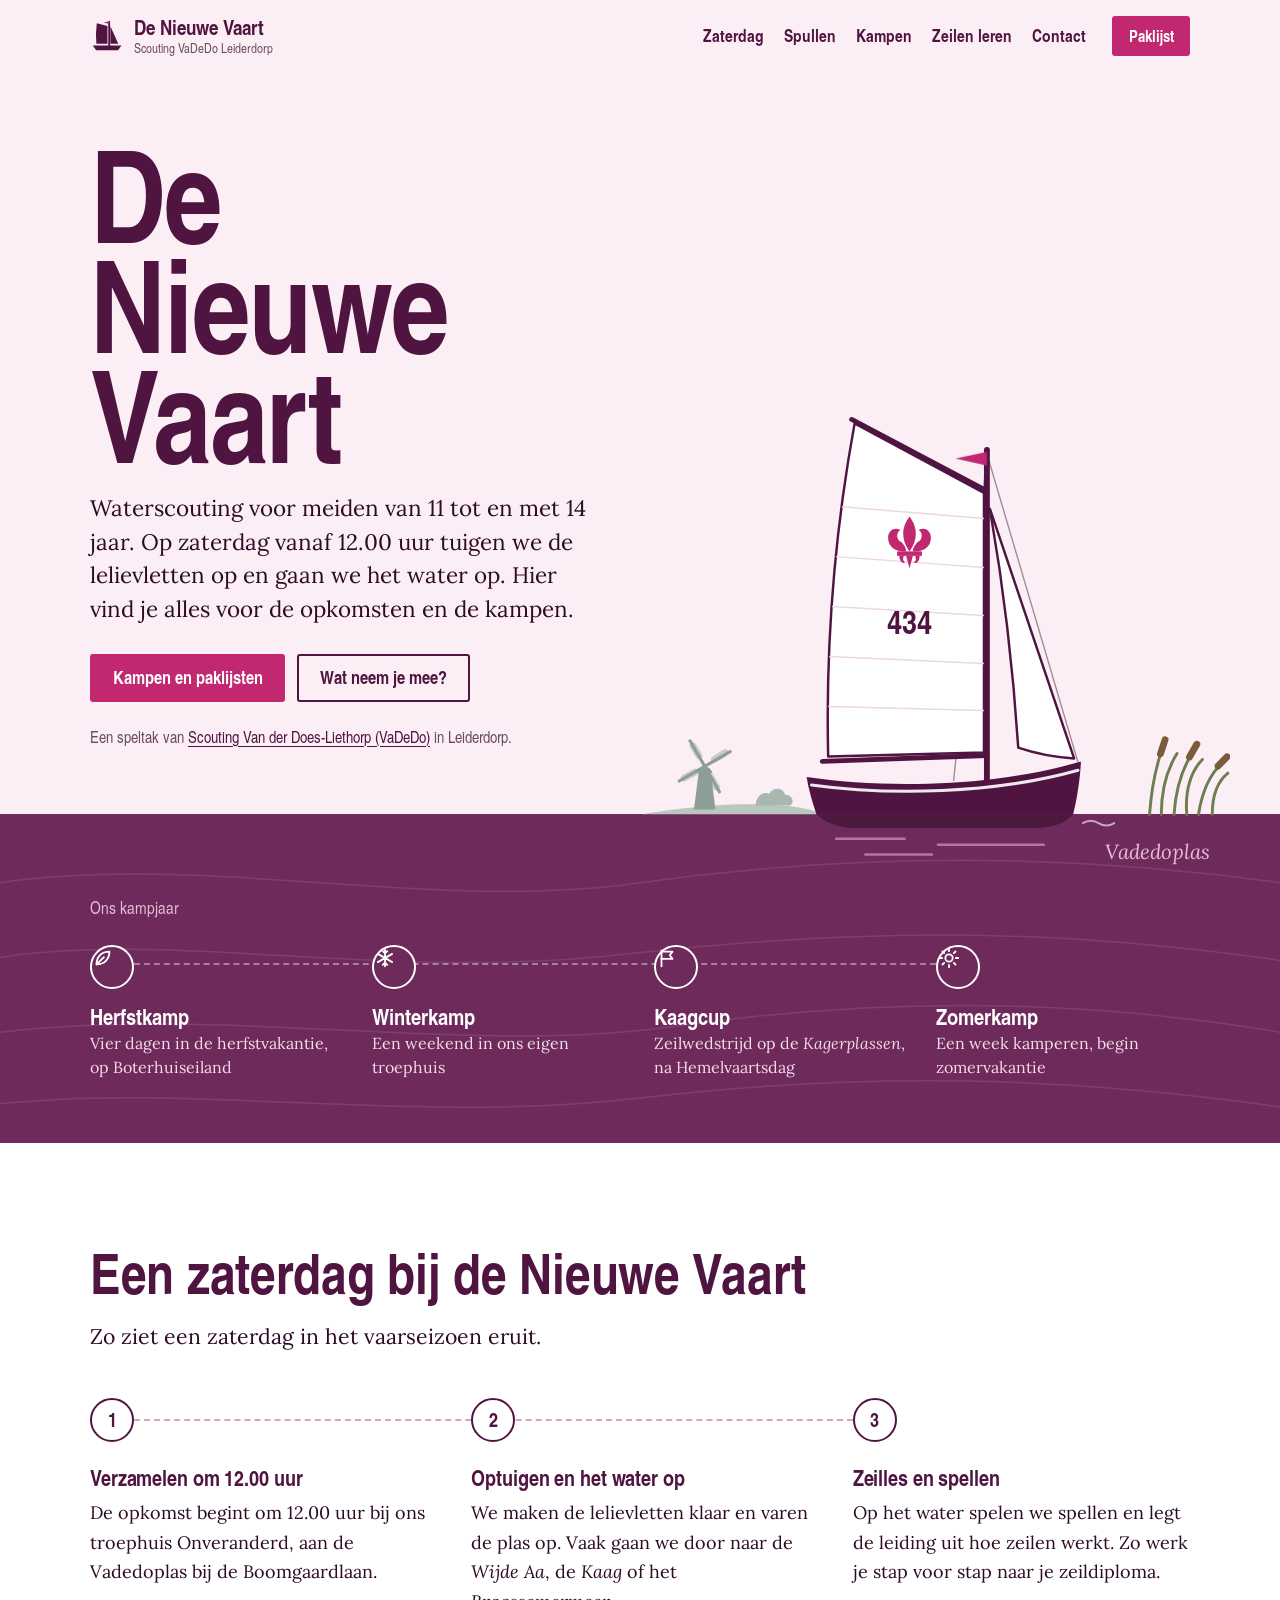
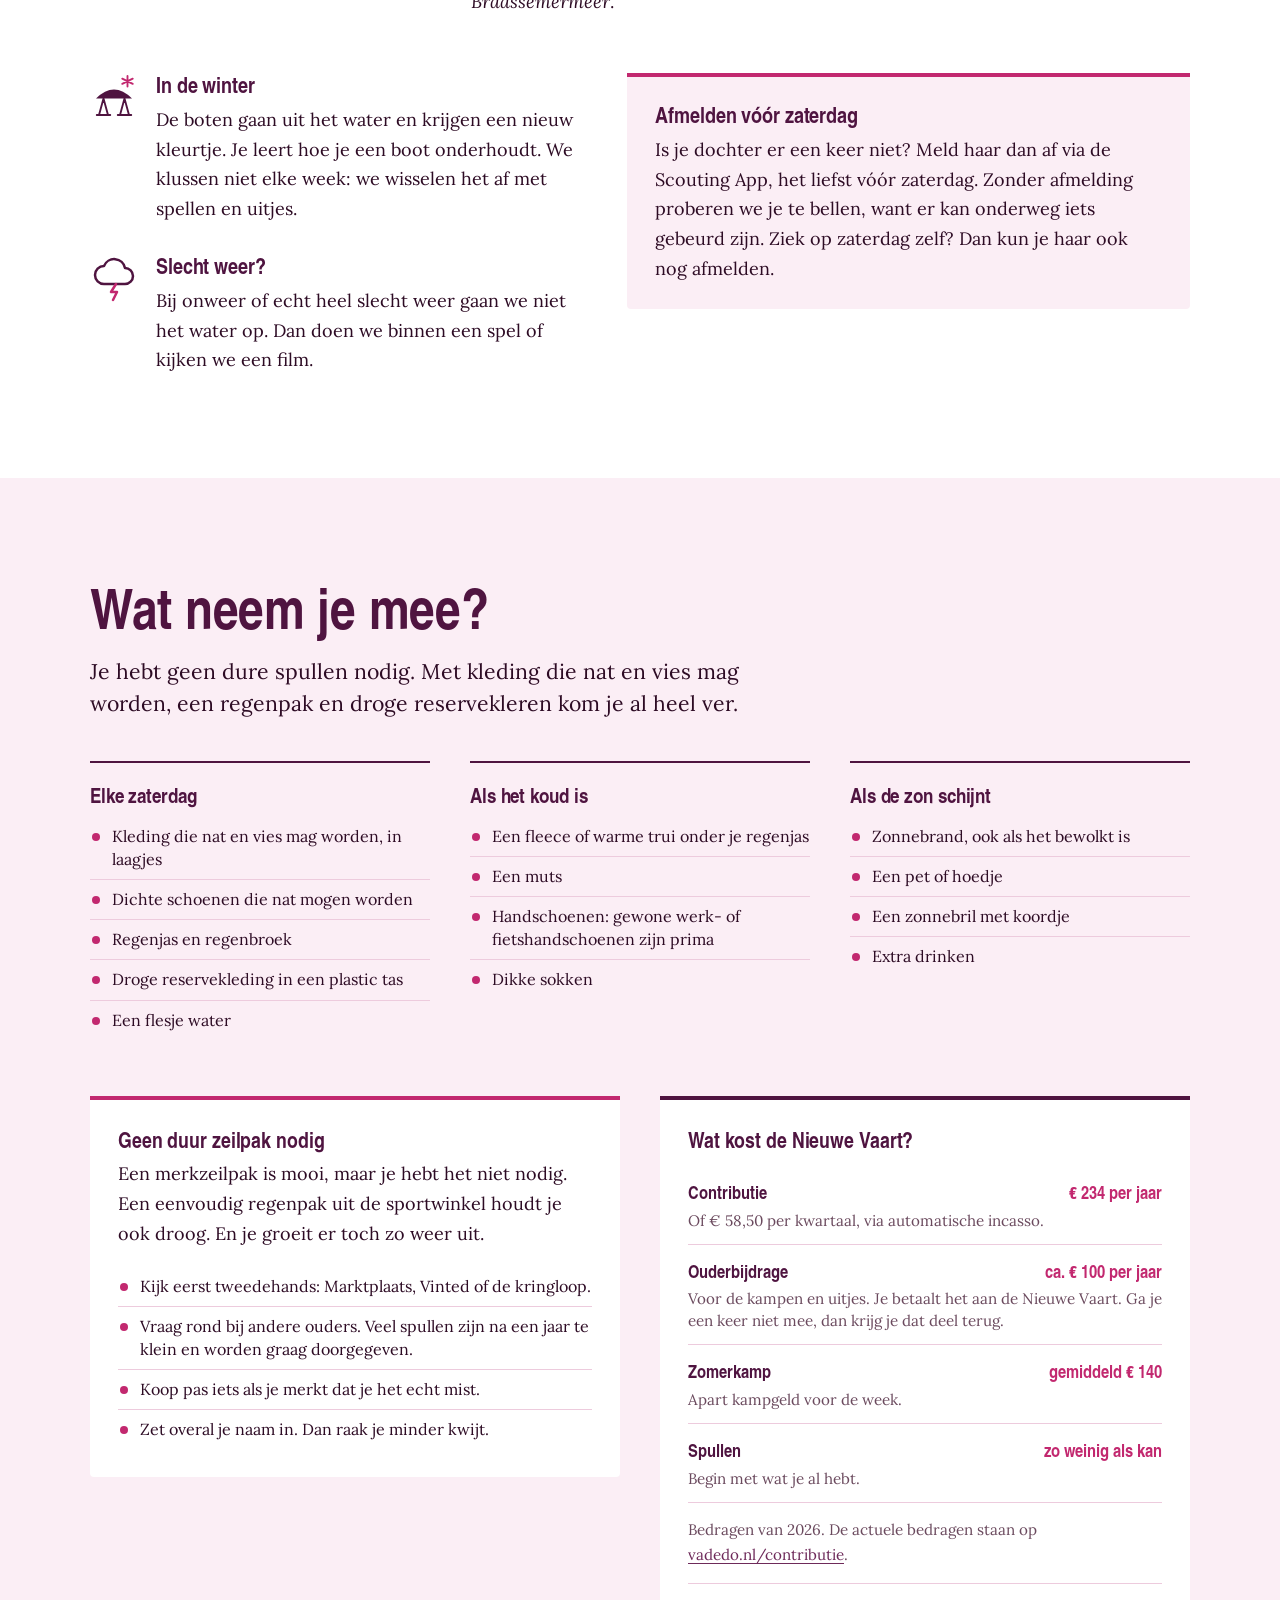
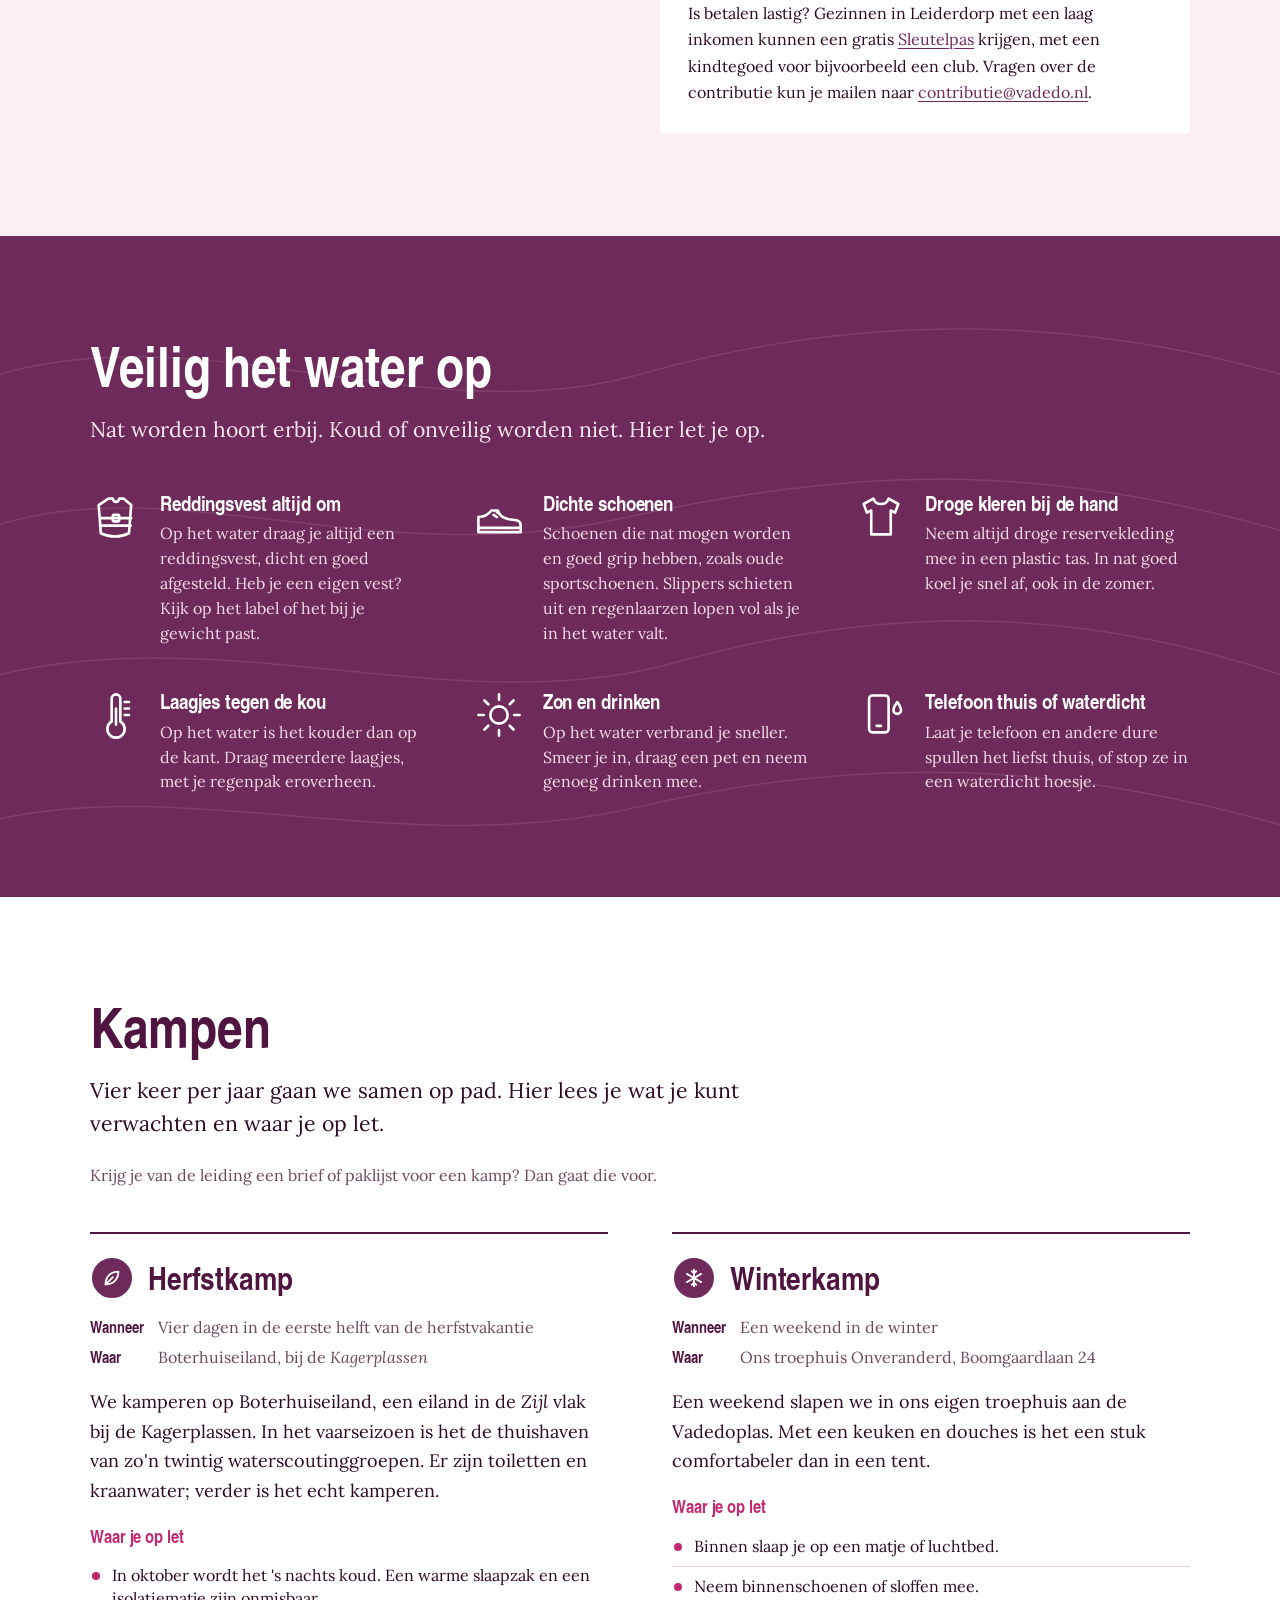
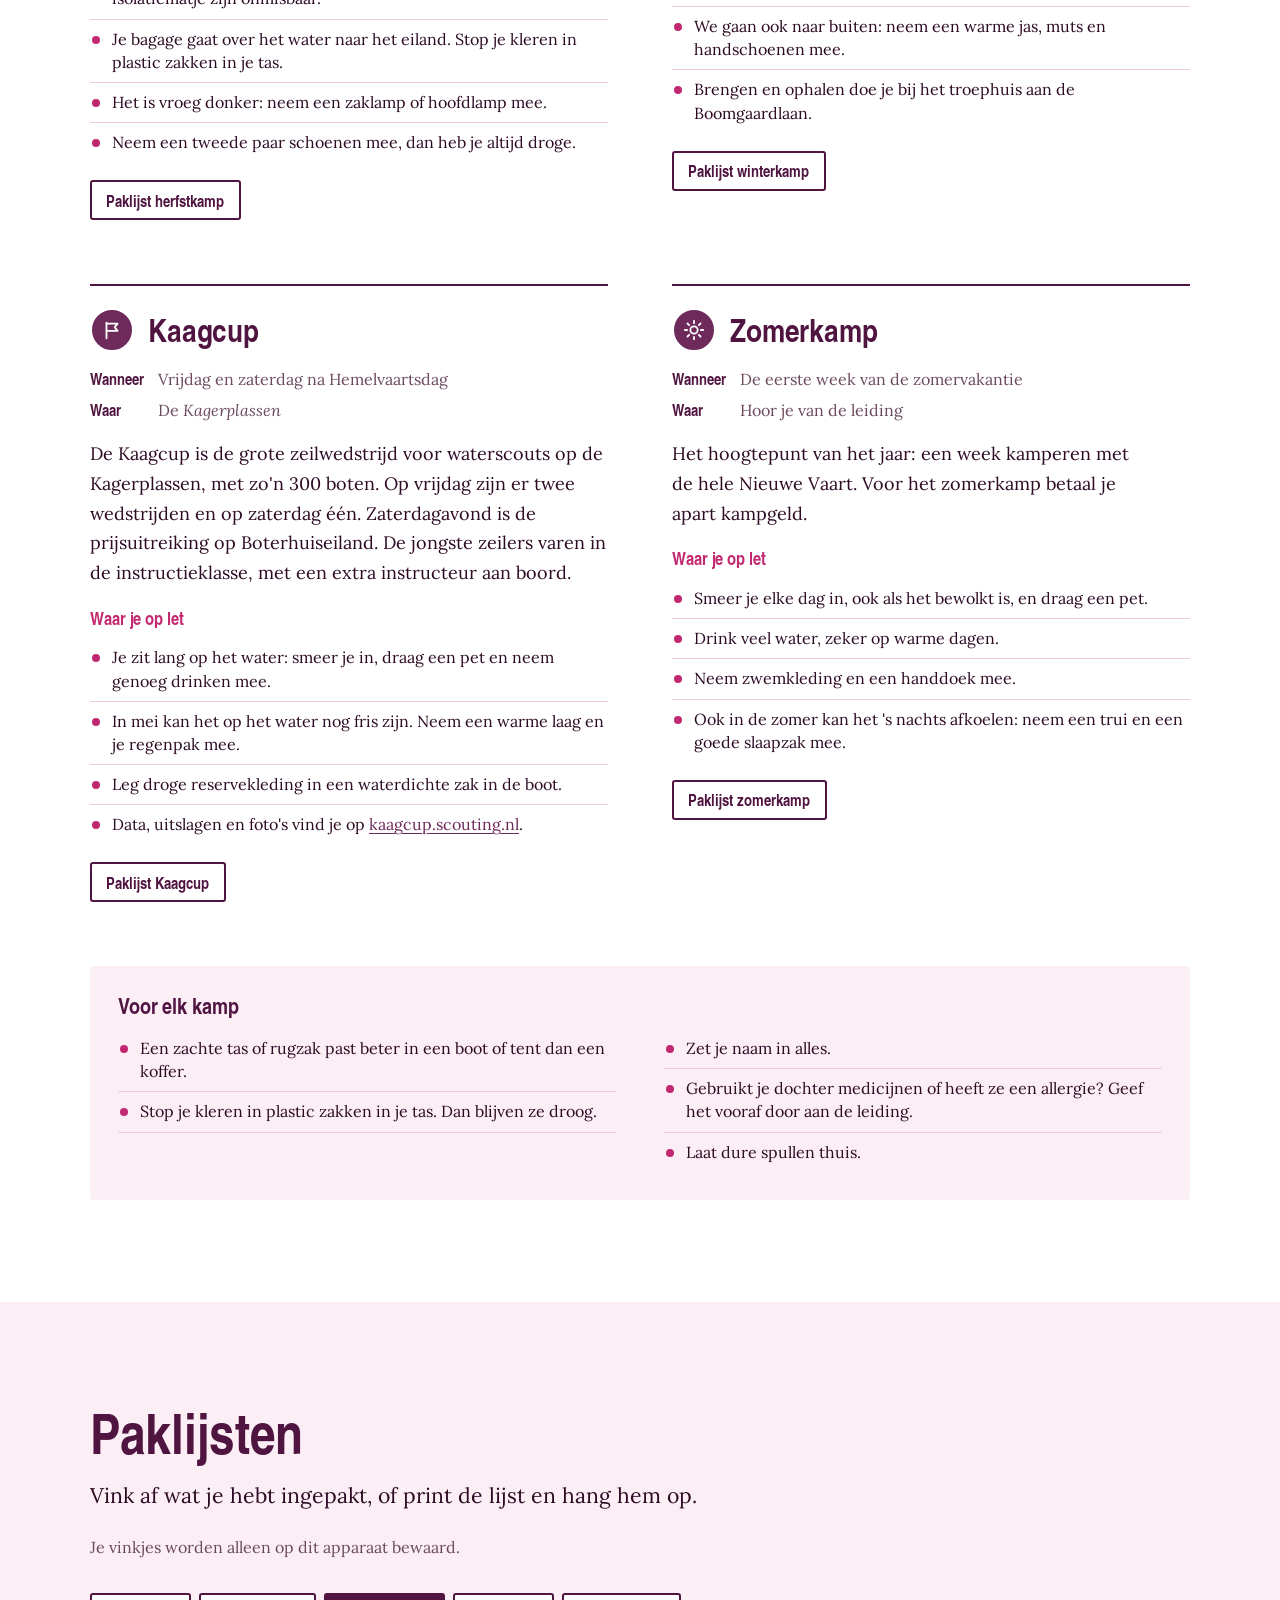
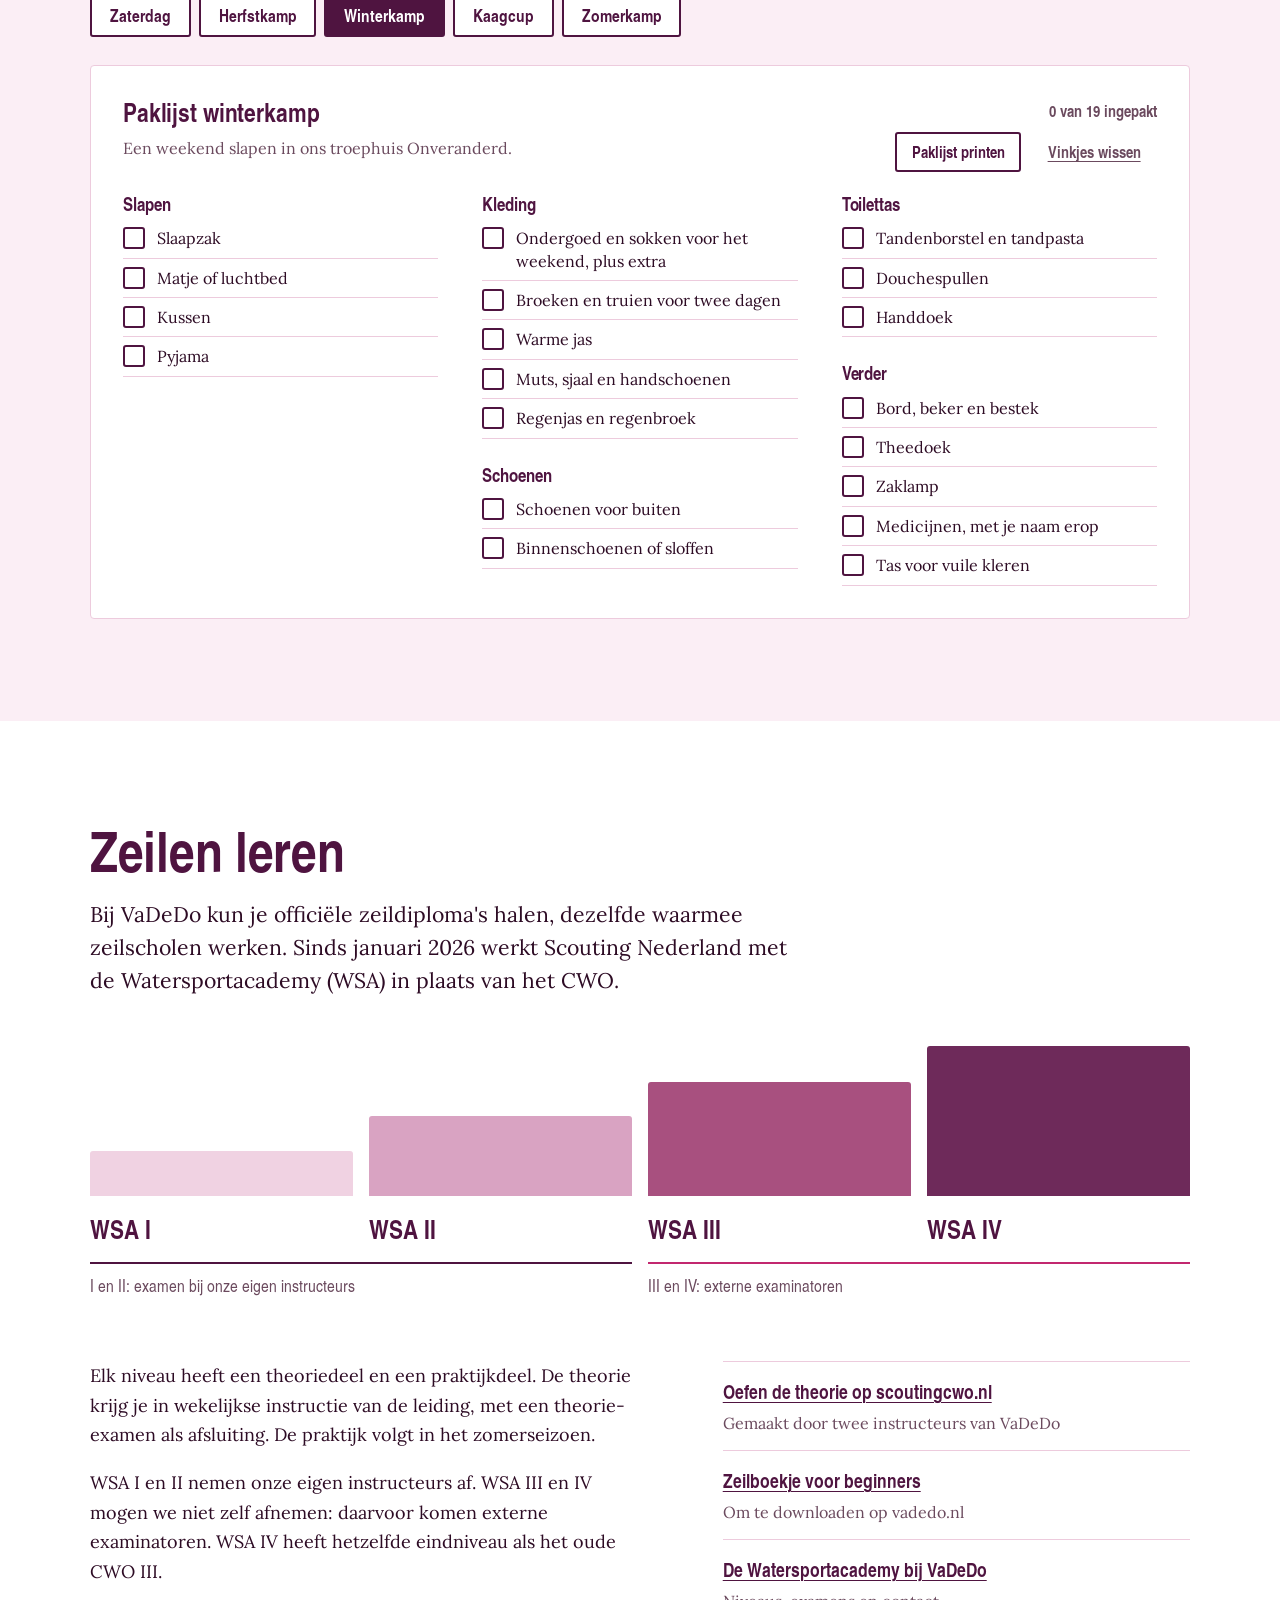
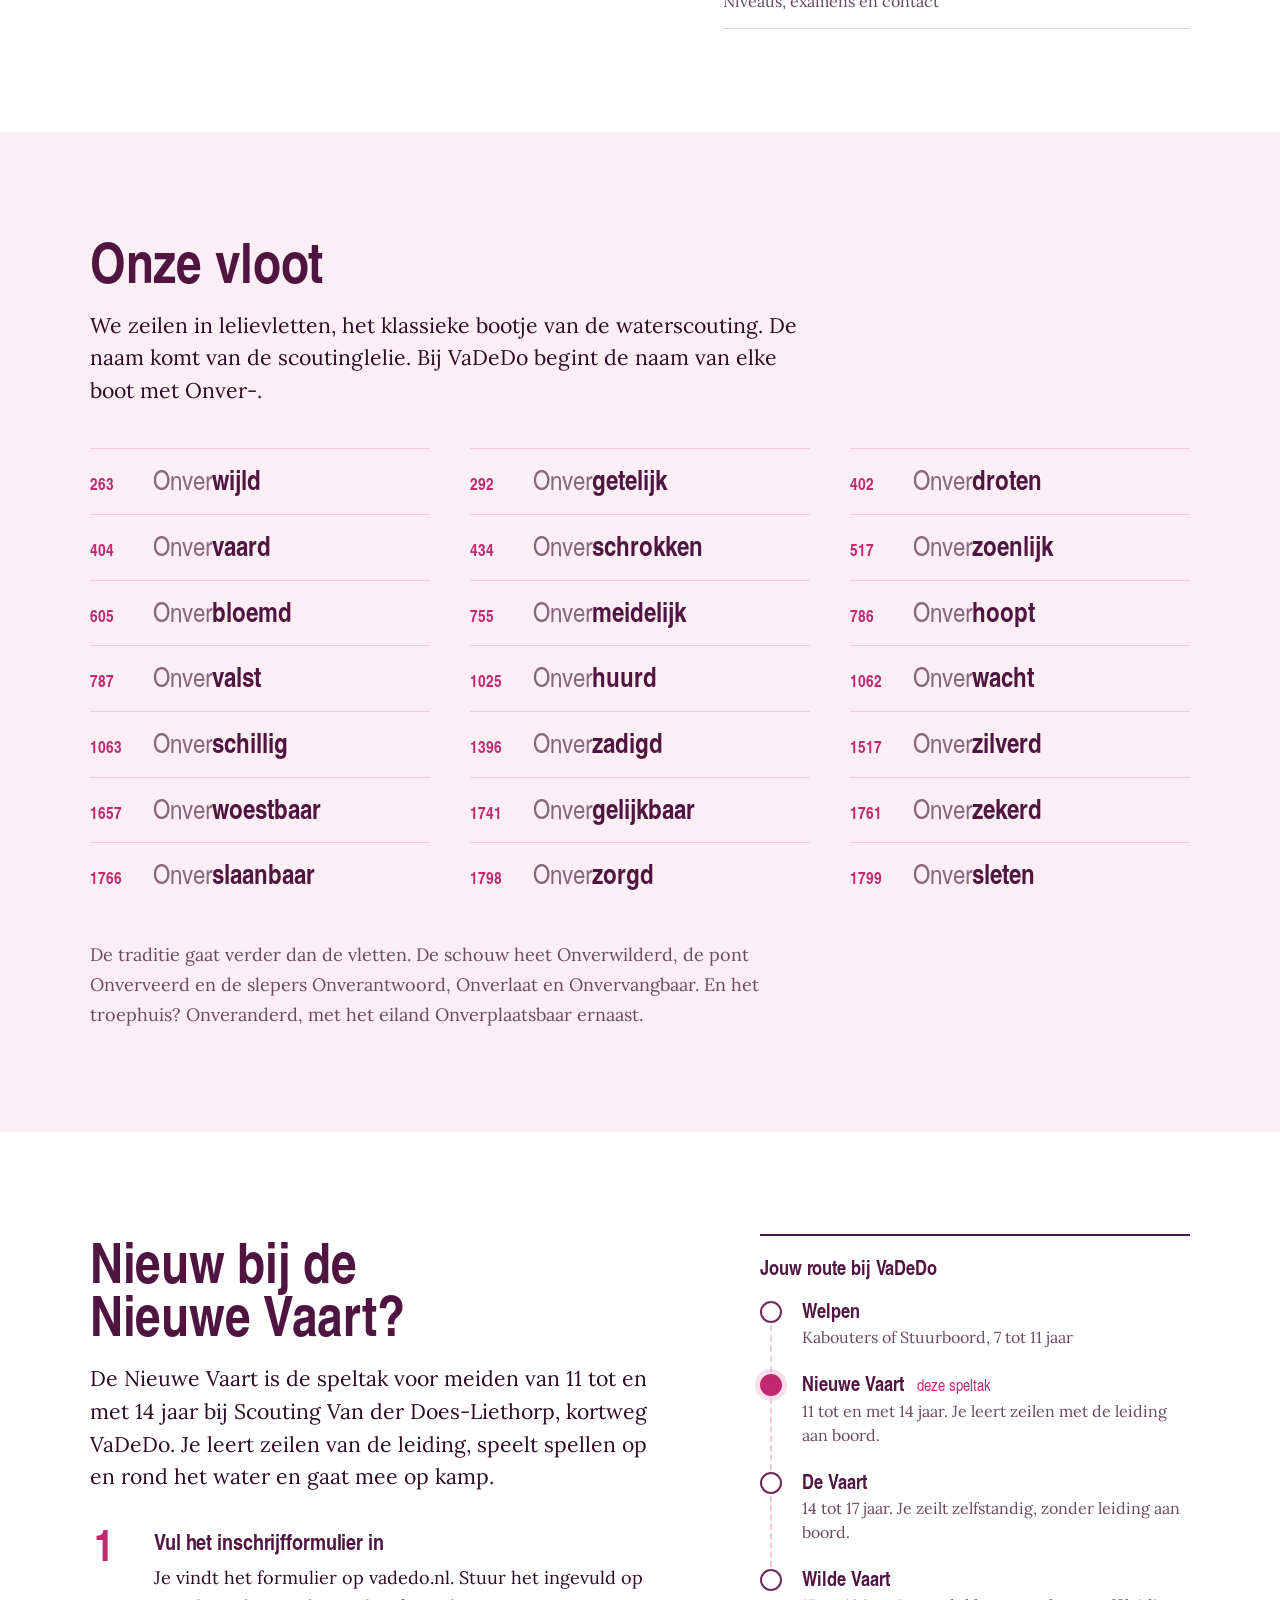
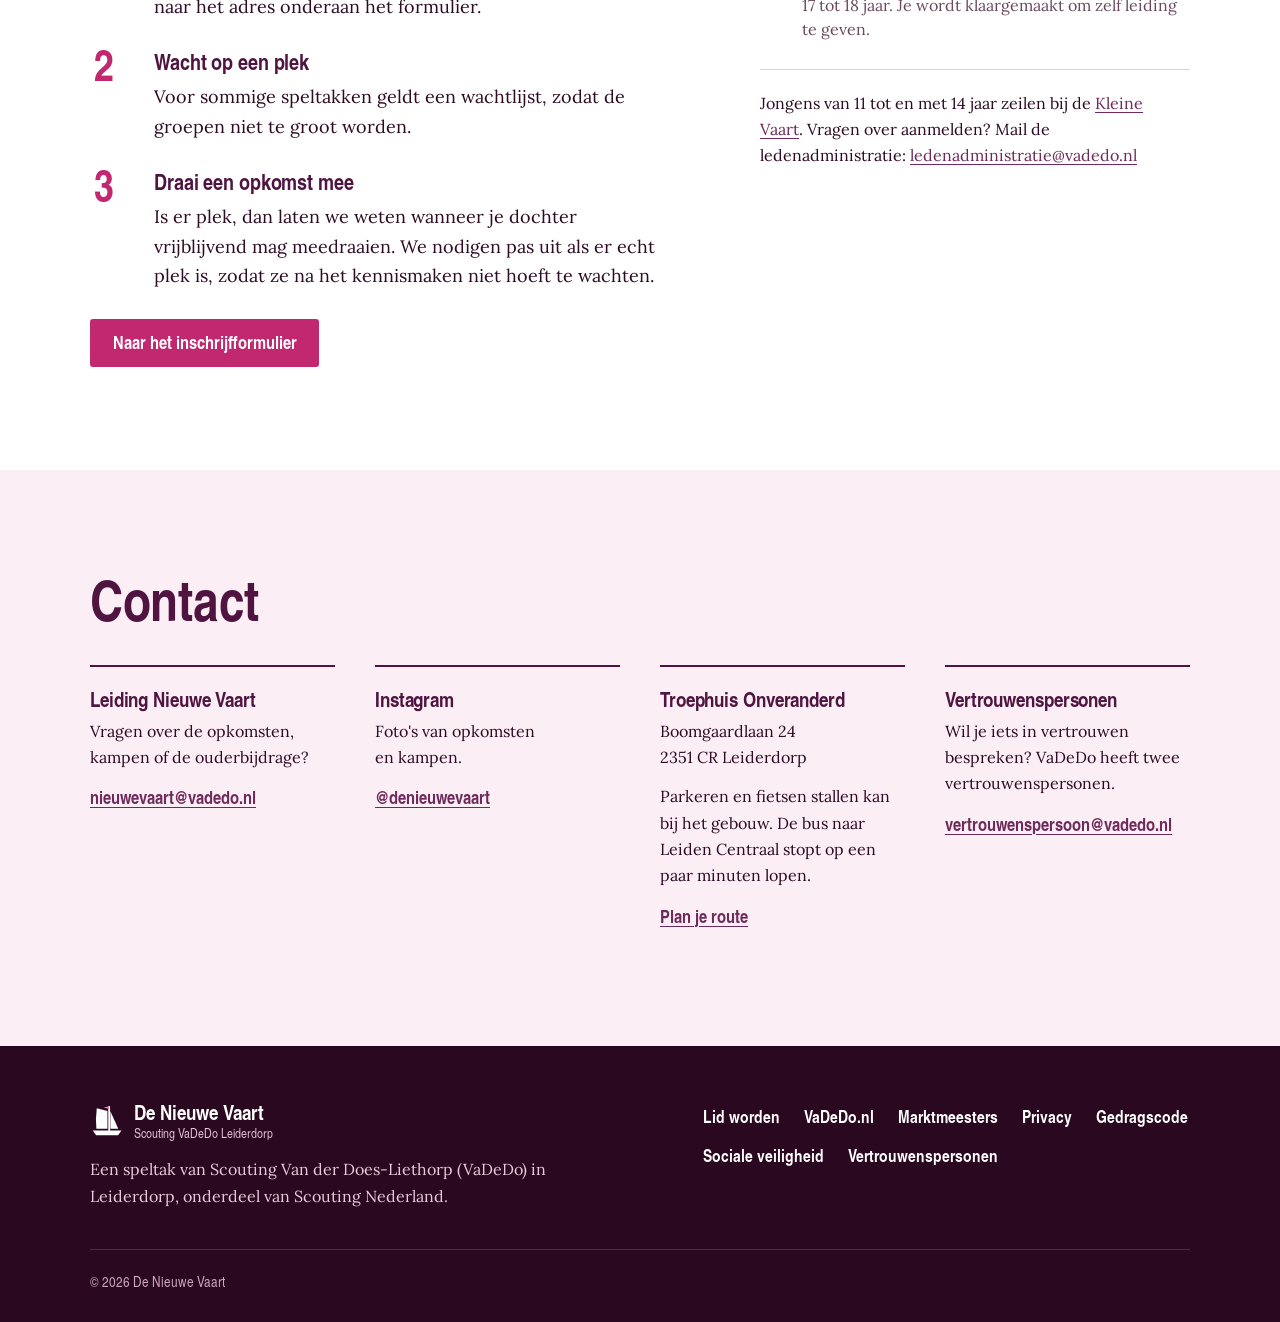
==== index.html @ 82d1d443 "Volledige website Nieuwe Vaart, gebaseerd op die van de Kleine Vaart Roze kleuren zoals Marktmeester" ====
<!doctype html>
<html lang="nl">
<head>
<meta charset="utf-8">
<meta name="viewport" content="width=device-width, initial-scale=1">
<title>De Nieuwe Vaart | Waterscouting in Leiderdorp</title>
<meta name="description" content="De Nieuwe Vaart is de waterscouting-speltak voor meiden van 11 tot en met 14 jaar bij Scouting VaDeDo in Leiderdorp. Opkomsten, spullen, kampen en paklijsten op een rij.">
<meta name="theme-color" content="#4F1440">
<link rel="canonical" href="https://nieuwevaart.nl/">
<meta property="og:type" content="website">
<meta property="og:locale" content="nl_NL">
<meta property="og:site_name" content="De Nieuwe Vaart">
<meta property="og:title" content="De Nieuwe Vaart | Waterscouting in Leiderdorp">
<meta property="og:description" content="Elke zaterdag vanaf 12.00 uur zeilen in lelievletten. Alles over spullen, kampen en paklijsten voor meiden van 11 tot en met 14 jaar bij Scouting VaDeDo in Leiderdorp.">
<meta property="og:url" content="https://nieuwevaart.nl/">
<link rel="icon" href="data:image/svg+xml,%3Csvg xmlns='http://www.w3.org/2000/svg' viewBox='0 0 32 32'%3E%3Crect width='32' height='32' rx='7' fill='%234F1440'/%3E%3Cpath d='M15.6 8.2 7.4 6Q6.2 14.6 7 22.2h8.6Z' fill='%23fff'/%3E%3Cpath d='M18 8.4 24.6 22.2H18Z' fill='%23fff'/%3E%3Crect x='16.3' y='4.6' width='1.3' height='19.4' fill='%23fff'/%3E%3Cpath d='M5 23.6h22.4l-2.6 3.6H7.6Z' fill='%23fff'/%3E%3Cpath d='M17 4.6 12.8 5.8 17 7Z' fill='%23FF6FB5'/%3E%3C/svg%3E">
<script>document.documentElement.classList.add('js');</script>
<style>
/* =====================================================================
   De Nieuwe Vaart — nieuwevaart.nl
   Kleuren: roze, in de stijl van Marktmeesters (pruimpaars, roze, felroze accent)
   ===================================================================== */
:root{
  --blouw:#4F1440;
  --vadedo:#6E2A5A;
  --das:#C2286F;
  --das-donker:#9A1D58;
  --mist:#FBEEF5;
  --lijn:#EDCBDD;
  --inkt:#2D0B24;
  --grijs:#6B4A5E;
  --zacht:#85667A;
  --licht-blauw:#E6BCD6;
  --kop:"KV Kop","Arial Narrow","Helvetica Neue",Arial,sans-serif;
  --tekst:"KV Tekst",Georgia,Cambria,"Times New Roman",serif;
  --max:1180px;
  --gutter:clamp(16px,4vw,40px);
  --kopbalk:72px;
}
*,*::before,*::after{box-sizing:border-box}
html{-webkit-text-size-adjust:100%;text-size-adjust:100%;scroll-padding-top:calc(var(--kopbalk) + 16px)}
@media (prefers-reduced-motion:no-preference){html{scroll-behavior:smooth}}
body{margin:0;background:#fff;color:var(--inkt);font-family:var(--tekst);font-size:1.0625rem;line-height:1.65;font-synthesis:none;text-rendering:optimizeLegibility}
@media (min-width:768px){body{font-size:1.125rem}}
svg{display:block;max-width:100%}
h1,h2,h3,h4{font-family:var(--kop);font-weight:700;color:var(--blouw);margin:0;line-height:1;letter-spacing:-.005em;text-wrap:balance}
h2{font-size:clamp(2.25rem,1.55rem + 2.6vw,3.5rem);line-height:.95;margin-bottom:.4em}
h3{font-size:1.375rem;line-height:1.12;margin-bottom:.35em}
h4{font-size:1.125rem;line-height:1.15;margin-bottom:.4em}
p{margin:0 0 1em;text-wrap:pretty;-webkit-hyphens:auto;hyphens:auto}
p:last-child{margin-bottom:0}
a{color:var(--vadedo);text-decoration-thickness:1px;text-underline-offset:.18em}
a:hover{color:var(--das)}
:focus-visible{outline:3px solid var(--das);outline-offset:3px;border-radius:2px}
i,.water-naam{font-style:italic}
.wrap{max-width:var(--max);margin-inline:auto;padding-inline:var(--gutter)}
.intro{font-size:1.18em;line-height:1.55;max-width:34em}
.kolom-tekst{max-width:46rem}
.noot{font-size:1rem;color:var(--grijs)}

/* ---------- Knoppen ---------- */
.knoppen{display:flex;flex-wrap:wrap;gap:12px;margin-top:28px}
.knop{display:inline-flex;align-items:center;justify-content:center;min-height:48px;padding:.55em 1.15em;border:2px solid transparent;border-radius:3px;font-family:var(--kop);font-weight:700;font-size:1.125rem;line-height:1.1;text-decoration:none;cursor:pointer;transition:background-color .15s,color .15s,border-color .15s}
.knop--das{background:var(--das);color:#fff}
.knop--das:hover{background:var(--das-donker);color:#fff}
.knop--rand{background:transparent;border-color:var(--blouw);color:var(--blouw)}
.knop--rand:hover{background:var(--blouw);color:#fff}
.knop--rand-licht{background:transparent;border-color:rgba(255,255,255,.75);color:#fff}
.knop--rand-licht:hover{background:#fff;color:var(--blouw)}
.knop--licht{background:#fff;color:var(--blouw)}
.knop--licht:hover{background:var(--mist);color:var(--blouw)}
.knop--stil{background:transparent;color:var(--grijs);text-decoration:underline;text-underline-offset:.2em;padding-inline:.4em}
.knop--stil:hover{color:var(--das)}
.knop--klein{min-height:40px;padding:.4em .9em;font-size:1rem}

/* ---------- Kopbalk ---------- */
.skiplink{position:absolute;left:12px;top:-64px;z-index:100;padding:10px 14px;border-radius:3px;background:var(--blouw);color:#fff;font-family:var(--kop);font-weight:700;text-decoration:none}
.skiplink:focus{top:12px;color:#fff}
.kop{position:sticky;top:0;z-index:50;background:rgba(251,238,245,.95);-webkit-backdrop-filter:saturate(1.2) blur(8px);backdrop-filter:saturate(1.2) blur(8px);border-bottom:1px solid transparent;transition:border-color .2s}
.kop.is-gescrold{border-bottom-color:var(--lijn)}
.kop__inner{display:flex;align-items:center;justify-content:space-between;gap:24px;min-height:var(--kopbalk)}
.merk{display:inline-flex;align-items:center;gap:10px;color:var(--blouw);text-decoration:none}
.merk:hover{color:var(--blouw)}
.merk__icoon{width:34px;height:34px;flex:none}
.merk__tekst{display:flex;flex-direction:column;line-height:1}
.merk__naam{font-family:var(--kop);font-weight:700;font-size:1.3rem}
.merk__sub{margin-top:4px;font-family:var(--kop);font-size:.8125rem;color:var(--grijs)}
.menu{display:flex;align-items:center;gap:26px}
.menu ul{display:flex;gap:20px;margin:0;padding:0;list-style:none}
.menu ul a{padding:6px 0;border-bottom:2px solid transparent;font-family:var(--kop);font-weight:700;font-size:1.0625rem;color:var(--blouw);text-decoration:none}
.menu ul a:hover{border-bottom-color:var(--das);color:var(--blouw)}
.menuknop{display:none}
@media (max-width:1023px){
  .kop__inner{flex-wrap:wrap}
  .menu ul{flex-wrap:wrap;gap:6px 18px}
  .js .kop__inner{flex-wrap:nowrap}
  .js .menuknop{display:inline-flex;align-items:center;min-height:40px;padding:.35em .9em;border:2px solid var(--blouw);border-radius:3px;background:transparent;color:var(--blouw);font-family:var(--kop);font-weight:700;font-size:1rem;cursor:pointer}
  .js .kop.is-open .menuknop{background:var(--blouw);color:#fff}
  .js .menu{display:none;position:absolute;top:100%;left:0;right:0;flex-direction:column;align-items:stretch;gap:16px;padding:8px var(--gutter) 24px;background:var(--mist);border-bottom:1px solid var(--lijn)}
  .js .kop.is-open .menu{display:flex}
  .js .menu ul{flex-direction:column;gap:0}
  .js .menu ul a{display:block;padding:14px 0;border-bottom:1px solid var(--lijn);font-size:1.25rem}
}

/* ---------- Opening ---------- */
.held{position:relative;background:var(--mist);padding-top:clamp(28px,5vw,64px)}
.held__grid{display:grid;grid-template-columns:minmax(0,1fr);gap:8px;align-items:end}
.held h1{margin-bottom:24px;font-size:clamp(3.75rem,1.9rem + 8vw,8rem);line-height:.86;letter-spacing:-.012em}
.held h1 .regel{display:block}
.held__intro{max-width:29em;font-size:clamp(1.15rem,1rem + .55vw,1.4rem);line-height:1.5}
.held__groep{margin-top:22px;font-family:var(--kop);font-size:1rem;color:var(--grijs)}
.held__groep a{color:var(--blouw)}
.held__beeld{position:relative;z-index:2;width:100%;max-width:560px;justify-self:center}
.held__beeld svg{width:100%;height:auto;margin-bottom:-10%;pointer-events:none}
@media (min-width:960px){
  .held__grid{grid-template-columns:minmax(0,1fr) minmax(0,1.08fr);gap:clamp(24px,3.5vw,48px)}
  .held__tekst{padding-bottom:clamp(40px,5vw,80px)}
  .held__beeld{width:calc(100% + var(--gutter));max-width:680px;justify-self:end;margin-right:calc(-1 * var(--gutter))}
}
.zeilnummer{font-family:var(--kop);font-weight:700}
.kaartlabel{font-family:var(--tekst);font-style:italic;font-size:21px;fill:var(--licht-blauw)}
@media (prefers-reduced-motion:no-preference){
  .zeilen{transform-box:fill-box;transform-origin:50% 100%;animation:hijsen 1.5s cubic-bezier(.2,.75,.25,1) .3s both}
  .wimpel{transform-box:fill-box;transform-origin:100% 50%;animation:wimpel .5s ease-out 1.6s both}
}
@keyframes hijsen{from{transform:scaleY(.04)}to{transform:none}}
@keyframes wimpel{from{transform:scaleX(0);opacity:0}to{transform:none;opacity:1}}

/* ---------- Waterstrook met het kampjaar ---------- */
.water{position:relative;z-index:1;overflow:hidden;padding:clamp(56px,6.5vw,84px) 0 clamp(44px,5vw,64px);background:var(--vadedo);color:#fff}
.water__lijnen{position:absolute;inset:0;width:100%;height:100%;pointer-events:none}
.water .wrap{position:relative}
.water__titel{margin:0 0 24px;font-family:var(--kop);font-weight:400;font-size:1.0625rem;line-height:1.2;letter-spacing:0;color:var(--licht-blauw)}
.boei{display:grid;place-items:center;width:44px;height:44px;border-radius:50%;background:var(--vadedo);border:2px solid #fff;flex:none}
.boei svg{width:22px;height:22px;fill:none;stroke:#fff;stroke-width:2;stroke-linecap:round;stroke-linejoin:round}
.kampjaar{position:relative;display:grid;gap:26px;margin:0;padding:0;list-style:none}
.kampjaar::before{content:"";position:absolute;left:21px;top:22px;bottom:22px;border-left:2px dashed rgba(255,255,255,.4)}
.kampjaar li{position:relative;min-height:44px;padding-left:64px}
.kampjaar .boei{position:absolute;left:0;top:0}
.kampjaar a{display:block;color:#fff;text-decoration:none}
.kampjaar strong{display:block;font-family:var(--kop);font-weight:700;font-size:1.4rem;line-height:1.15}
.kampjaar a:hover strong{text-decoration:underline;text-underline-offset:.15em;text-decoration-thickness:2px}
.kampjaar span{display:block;margin-top:3px;font-size:1rem;line-height:1.45;color:#F3DCE8}
@media (min-width:860px){
  .kampjaar{grid-template-columns:repeat(4,minmax(0,1fr));gap:28px}
  .kampjaar::before{left:44px;right:calc((100% - 84px) / 4);top:21px;bottom:auto;border-left:0;border-top:2px dashed rgba(255,255,255,.4)}
  .kampjaar li{padding:62px 0 0}
}

/* ---------- Secties ---------- */
.sectie{padding-block:clamp(64px,8vw,120px)}
.sectie--mist{background:var(--mist)}
.sectie--donker{background:var(--blouw);color:#F5E4ED}
.sectie--donker h2,.sectie--donker h3{color:#fff}
.sectie--donker a{color:#fff}
.sectie--donker :focus-visible{outline-color:#fff}
.sectie--water{position:relative;overflow:hidden;background:var(--vadedo);color:#F7E8F0}
.sectie--water .wrap{position:relative}
.sectie--water h2,.sectie--water h3{color:#fff}
.sectie--water .intro{color:#F7E8F0}
.sectie--water a{color:#fff}
.sectie--water :focus-visible{outline-color:#fff}
.twee{display:grid;gap:48px}
@media (min-width:960px){.twee{grid-template-columns:minmax(0,1.35fr) minmax(0,1fr);gap:clamp(56px,7vw,104px);align-items:start}}

/* Lijstjes met een bordeaux punt */
.lijst{margin:10px 0 0;padding:0;list-style:none}
.lijst li{position:relative;padding:8px 0 8px 22px;border-bottom:1px solid var(--lijn);font-size:1rem;line-height:1.45}
.lijst li:last-child{border-bottom:0}
.lijst li::before{content:"";position:absolute;left:2px;top:16px;width:8px;height:8px;border-radius:50%;background:var(--das)}

/* Een zaterdag: koers met boeien */
.koers{position:relative;display:grid;gap:36px;margin:44px 0 0;padding:0;list-style:none;counter-reset:koers}
.koers::before{content:"";position:absolute;left:21px;top:44px;bottom:44px;border-left:2px dashed #D9A3C2}
.koers li{position:relative;padding-left:68px;counter-increment:koers}
.koers li::before{content:counter(koers);position:absolute;left:0;top:-6px;display:grid;place-items:center;width:44px;height:44px;border-radius:50%;background:#fff;border:2px solid var(--blouw);font-family:var(--kop);font-weight:700;font-size:1.25rem;color:var(--blouw)}
.koers p{max-width:30em}
@media (min-width:860px){
  .koers{grid-template-columns:repeat(3,minmax(0,1fr));gap:44px}
  .koers::before{left:44px;right:calc((100% - 88px) / 3);top:21px;bottom:auto;border-left:0;border-top:2px dashed #D9A3C2}
  .koers li{padding:68px 0 0}
  .koers li::before{top:0}
}
.zaterdag__onder{display:grid;gap:36px;margin-top:56px}
@media (min-width:860px){.zaterdag__onder{grid-template-columns:minmax(0,1fr) minmax(0,1.15fr);gap:48px;align-items:start}}
.notitie{display:grid;grid-template-columns:48px minmax(0,1fr);gap:0 18px;align-content:start}
.notitie+.notitie{margin-top:30px}
.notitie svg{width:48px;height:48px;grid-row:span 2}
.afmelden{padding:26px 28px;border-top:4px solid var(--das);border-radius:0 0 4px 4px;background:var(--mist)}

/* Spullen */
.spullen{display:grid;gap:36px;margin-top:40px}
@media (min-width:760px){.spullen{grid-template-columns:repeat(3,minmax(0,1fr));gap:40px}}
.spullen__kolom{padding-top:20px;border-top:2px solid var(--blouw)}
.spullen__kolom h3{font-size:1.3rem}
.spullen__onder{display:grid;gap:28px;margin-top:56px}
@media (min-width:900px){.spullen__onder{grid-template-columns:repeat(2,minmax(0,1fr));gap:40px;align-items:start}}
.paneel{padding:28px;border-radius:4px;background:#fff}
.paneel--das{border-top:4px solid var(--das);border-radius:0 0 4px 4px}
.paneel--blouw{border-top:4px solid var(--blouw);border-radius:0 0 4px 4px}
.paneel h3{font-size:1.35rem}
.paneel .lijst{margin-top:14px}
.kosten__lijst{margin:14px 0 0;padding:0;list-style:none}
.kosten__lijst li{display:grid;grid-template-columns:minmax(0,1fr) auto;gap:2px 16px;padding:12px 0;border-bottom:1px solid var(--lijn)}
.kosten__wat{font-family:var(--kop);font-weight:700;font-size:1.125rem;color:var(--blouw)}
.kosten__bedrag{font-family:var(--kop);font-weight:700;font-size:1.125rem;color:var(--das);text-align:right;font-variant-numeric:tabular-nums}
.kosten__noot{grid-column:1 / -1;font-size:.95rem;line-height:1.45;color:var(--grijs)}
.kosten__bron{margin-top:14px;font-size:.95rem;color:var(--grijs)}
.kosten__hulp{margin-top:16px;padding-top:16px;border-top:1px solid var(--lijn);font-size:1rem}

/* Veilig het water op */
.veilig{display:grid;gap:32px;margin:44px 0 0;padding:0;list-style:none}
@media (min-width:640px){.veilig{grid-template-columns:repeat(2,minmax(0,1fr))}}
@media (min-width:1000px){.veilig{grid-template-columns:repeat(3,minmax(0,1fr));gap:44px 48px}}
.veilig li{display:grid;grid-template-columns:52px minmax(0,1fr);gap:0 18px;align-content:start}
.veilig svg{width:52px;height:52px;grid-row:span 2;fill:none;stroke:#fff;stroke-width:2.4;stroke-linecap:round;stroke-linejoin:round}
.veilig h3{font-size:1.3rem}
.veilig p{margin:0;font-size:1rem;line-height:1.55;color:#F3DCE8}

/* Kampen */
.kampen{display:grid;gap:48px;margin-top:44px}
@media (min-width:860px){.kampen{grid-template-columns:repeat(2,minmax(0,1fr));gap:64px 64px}}
.kamp{padding-top:22px;border-top:2px solid var(--blouw)}
.kamp__kop{display:flex;align-items:center;gap:14px;margin-bottom:14px}
.kamp__kop h3{margin:0;font-size:clamp(1.6rem,1.3rem + 1vw,2rem)}
.kamp__meta{display:grid;grid-template-columns:auto minmax(0,1fr);gap:4px 14px;margin:0 0 16px;font-size:1rem}
.kamp__meta dt{font-family:var(--kop);font-weight:700;color:var(--blouw)}
.kamp__meta dd{margin:0;color:var(--grijs)}
.kamp h4{margin-top:20px;color:var(--das)}
.kamp__paklijst{margin-top:18px}
.elk-kamp{margin-top:64px;padding:28px;border-radius:4px;background:var(--mist)}
.elk-kamp .lijst{columns:1;column-gap:48px}
@media (min-width:860px){.elk-kamp .lijst{columns:2}.elk-kamp .lijst li{break-inside:avoid}}

/* Paklijsten */
.tabs{display:none;flex-wrap:wrap;gap:8px;margin-top:32px}
.js .tabs{display:flex}
.tab{min-height:44px;padding:.4em 1.05em;border:2px solid var(--blouw);border-radius:3px;background:#fff;color:var(--blouw);font-family:var(--kop);font-weight:700;font-size:1.0625rem;cursor:pointer}
.tab:hover{background:var(--mist)}
.tab[aria-selected="true"]{background:var(--blouw);color:#fff}
.paklijst{margin-top:20px;padding:clamp(20px,3vw,32px);border:1px solid var(--lijn);border-radius:4px;background:#fff}
.paklijst+.paklijst{margin-top:28px}
.paklijst__kop{display:grid;gap:16px;margin-bottom:22px}
@media (min-width:760px){.paklijst__kop{grid-template-columns:minmax(0,1fr) auto;align-items:start}}
.paklijst__kop h3{font-size:1.6rem}
.paklijst__kop p{margin:0;font-size:1rem;color:var(--grijs);max-width:36em}
.paklijst__acties{display:none;flex-wrap:wrap;align-items:center;gap:8px 10px}
.js .paklijst__acties{display:flex}
.paklijst__teller{width:100%;margin:0;font-family:var(--kop);font-weight:700;font-size:1.0625rem;color:var(--blouw)}
@media (min-width:760px){.paklijst__acties{justify-content:flex-end;max-width:22rem}.paklijst__teller{text-align:right}}
.paklijst__groepen{columns:1;column-gap:44px}
@media (min-width:700px){.paklijst__groepen{columns:2}}
@media (min-width:1080px){.paklijst__groepen{columns:3}}
.paklijst__groep{break-inside:avoid;margin-bottom:26px}
.paklijst__groep h4{margin-bottom:4px;font-size:1.15rem}
.paklijst__groep ul{margin:0;padding:0;list-style:none}
.vink{display:flex;align-items:flex-start;gap:12px;padding:8px 0;border-bottom:1px solid var(--lijn);font-size:1rem;line-height:1.4;cursor:pointer}
.vink input{display:grid;place-items:center;flex:none;width:22px;height:22px;margin:0;border:2px solid var(--blouw);border-radius:3px;background:#fff;-webkit-appearance:none;appearance:none;cursor:pointer}
.vink input::before{content:"";width:11px;height:6px;border-left:3px solid #fff;border-bottom:3px solid #fff;transform:translateY(-1px) rotate(-45deg);opacity:0}
.vink input:checked{background:var(--das);border-color:var(--das)}
.vink input:checked::before{opacity:1}
.vink input:checked+span{color:var(--zacht);text-decoration:line-through;text-decoration-thickness:1px}
.vink input:focus-visible{outline:3px solid var(--das);outline-offset:2px}
.paklijst__opslag{display:none}
.js .paklijst__opslag{display:block}

/* Zeilen leren: vier niveaus */
.trap{display:grid;grid-template-columns:repeat(4,minmax(0,1fr));gap:10px;margin:48px 0 0;padding:0;list-style:none}
.trap li{display:grid;grid-template-rows:var(--trap-h,120px) auto}
.trap__blok{align-self:end;border-radius:3px 3px 0 0}
.trap li:nth-child(1) .trap__blok{height:30%;background:#F0D2E2}
.trap li:nth-child(2) .trap__blok{height:53%;background:#D9A3C2}
.trap li:nth-child(3) .trap__blok{height:76%;background:#A8507F}
.trap li:nth-child(4) .trap__blok{height:100%;background:var(--vadedo)}
.trap__naam{padding-top:12px;font-family:var(--kop);font-weight:700;font-size:clamp(1.15rem,1rem + .8vw,1.6rem);color:var(--blouw)}
.trap__uitleg{display:grid;grid-template-columns:repeat(4,minmax(0,1fr));gap:10px;margin-top:12px;font-family:var(--kop);font-size:1rem;line-height:1.3;color:var(--grijs)}
.trap__uitleg p{padding-top:10px;-webkit-hyphens:manual;hyphens:manual}
.trap__eigen{grid-column:1 / 3;border-top:2px solid var(--blouw)}
.trap__extern{grid-column:3 / 5;border-top:2px solid var(--das)}
@media (min-width:760px){.trap{--trap-h:150px;gap:16px}.trap__uitleg{gap:16px;font-size:1.0625rem}}
.zeilen__onder{display:grid;gap:36px;margin-top:48px}
@media (min-width:900px){.zeilen__onder{grid-template-columns:minmax(0,1.2fr) minmax(0,1fr);gap:72px}}
.linklijst{margin:0;padding:0;list-style:none}
.linklijst li{padding:14px 0;border-top:1px solid var(--lijn)}
.linklijst li:last-child{border-bottom:1px solid var(--lijn)}
.linklijst a{font-family:var(--kop);font-weight:700;font-size:1.2rem;color:var(--blouw)}
.linklijst a:hover{color:var(--das)}
.linklijst span{display:block;margin-top:2px;font-size:1rem;color:var(--grijs)}

/* Vloot */
.vloot{display:grid;grid-template-columns:repeat(2,minmax(0,1fr));column-gap:20px;margin:40px 0 0;padding:0;list-style:none}
.vloot li{display:grid;gap:2px;padding:14px 0 12px;border-top:1px solid var(--lijn)}
.vloot__nr{font-family:var(--kop);font-weight:700;font-size:.95rem;color:var(--das);font-variant-numeric:tabular-nums}
.vloot__naam{font-family:var(--kop);font-weight:700;font-size:1.2rem;line-height:1.1;color:var(--blouw)}
.vloot__onver{font-weight:400;color:var(--zacht)}
@media (min-width:700px){
  .vloot{grid-template-columns:repeat(3,minmax(0,1fr));column-gap:40px}
  .vloot li{grid-template-columns:3.2rem minmax(0,1fr);align-items:baseline;gap:12px;padding:16px 0}
  .vloot__nr{font-size:1.05rem}
  .vloot__naam{font-size:clamp(1.3rem,.9rem + 1vw,1.7rem)}
}
.vloot__noot{max-width:46rem;margin-top:32px;color:var(--grijs)}

/* Nieuw bij de Nieuwe Vaart */
.stappen{margin:36px 0 0;padding:0;list-style:none;counter-reset:stap}
.stappen li{position:relative;padding:0 0 28px 64px;counter-increment:stap}
.stappen li:last-child{padding-bottom:0}
.stappen li::before{content:counter(stap);position:absolute;left:4px;top:-8px;font-family:var(--kop);font-weight:700;font-size:2.75rem;line-height:1;color:var(--das)}
.stappen p{max-width:32em}
.route{padding-top:20px;border-top:2px solid var(--blouw)}
.route h3{font-size:1.25rem}
.route__lijst{position:relative;margin:20px 0 0;padding:0;list-style:none}
.route__lijst li{position:relative;padding:0 0 22px 42px}
.route__lijst li:last-child{padding-bottom:0}
.route__lijst li:not(:last-child)::after{content:"";position:absolute;left:10px;top:27px;bottom:-1px;border-left:2px dashed var(--lijn)}
.route__lijst li::before{content:"";position:absolute;left:0;top:3px;width:22px;height:22px;border-radius:50%;background:#fff;border:2px solid var(--vadedo)}
.route__lijst li.is-hier::before{background:var(--das);border-color:var(--das);box-shadow:0 0 0 5px rgba(194,40,111,.15)}
.route__naam{display:block;font-family:var(--kop);font-weight:700;font-size:1.25rem;color:var(--blouw);line-height:1.2}
.route__hier{margin-left:8px;font-weight:400;font-size:1rem;color:var(--das)}
.route__info{display:block;margin-top:3px;font-size:1rem;line-height:1.5;color:var(--grijs)}
.nieuw__extra{margin-top:28px;padding-top:20px;border-top:1px solid var(--lijn);font-size:1rem}
.nieuw__extra a{overflow-wrap:anywhere}

/* Contact */
.contact{display:grid;gap:36px;margin-top:40px}
@media (min-width:640px){.contact{grid-template-columns:repeat(2,minmax(0,1fr))}}
@media (min-width:1040px){.contact{grid-template-columns:repeat(4,minmax(0,1fr));gap:40px}}
.contact__blok{padding-top:20px;border-top:2px solid var(--blouw)}
.contact__blok h3{font-size:1.3rem}
.contact__blok p{margin-bottom:.8em;font-size:1rem}
.contact__blok a{font-family:var(--kop);font-weight:700;font-size:1.125rem;overflow-wrap:anywhere}

/* Voet */
.voet{padding:56px 0 28px;background:#2A0920;color:#EBC8DA;font-size:1rem}
.voet a{color:#fff}
.voet__grid{display:grid;gap:28px}
@media (min-width:860px){.voet__grid{grid-template-columns:minmax(0,1.2fr) minmax(0,1fr);align-items:start}}
.voet .merk{color:#fff;margin-bottom:16px}
.voet .merk__sub{color:var(--licht-blauw)}
.voet__tekst{max-width:30em}
.voet__links{display:flex;flex-wrap:wrap;gap:10px 24px;margin:0;padding:0;list-style:none;font-family:var(--kop);font-weight:700;font-size:1.0625rem}
.voet__links a{text-decoration:none}
.voet__links a:hover{color:#fff;text-decoration:underline}
.voet :focus-visible{outline-color:#fff}
.voet__onder{margin:40px 0 0;padding-top:20px;border-top:1px solid rgba(255,255,255,.14);font-family:var(--kop);font-size:.9rem;color:#CFA3BD}

/* ---------- Printen ---------- */
@media print{
  @page{margin:14mm}
  body{background:#fff;color:#000;font-size:11pt}
  .kop,.skiplink,.held__beeld,.knoppen,.water__lijnen,.voet,.tabs,.paklijst__acties,.kamp__paklijst,.boei{display:none!important}
  .held,.water,.sectie,.sectie--mist,.sectie--water,.sectie--donker,.paneel,.afmelden,.elk-kamp{background:#fff!important;color:#000!important}
  .water *,.sectie--water *,.sectie--donker *{color:#000!important}
  .sectie,.water,.held{padding-block:14pt!important}
  .kampjaar li{padding:0!important}
  .kampjaar::before,.koers::before{display:none}
  a{color:#000;text-decoration:none}
  .paklijst{border:0;padding:0}
  .vink{break-inside:avoid}
  .vink input{-webkit-print-color-adjust:exact;print-color-adjust:exact}
  body.print-paklijst main>:not(#paklijst){display:none!important}
  body.print-paklijst #paklijst .kolom-tekst{display:none}
  body.print-paklijst .paklijst:not(.is-print){display:none!important}
  body.print-paklijst #paklijst{padding:0!important}
}
</style>
<style id="lettertypen">
/* Ingebouwde lettertypen, niet aanpassen.
   KV Kop: subset van TeX Gyre Heros Cn, (c) 2006, 2009 B. Jackowski en J.M. Nowacki,
   GUST Font License (https://www.gust.org.pl/projects/e-foundry/licenses).
   KV Tekst: subset van Lora, (c) 2011 The Lora Project Authors, SIL Open Font License 1.1
   (https://openfontlicense.org). Hernoemd zoals de licenties vragen. */
@font-face{font-family:"KV Kop";src:url([data-uri]) format("woff");font-weight:700;font-style:normal;font-display:swap}
@font-face{font-family:"KV Kop";src:url([data-uri]) format("woff");font-weight:400;font-style:normal;font-display:swap}
@font-face{font-family:"KV Tekst";src:url([data-uri]) format("woff");font-weight:400 700;font-style:normal;font-display:swap}
@font-face{font-family:"KV Tekst";src:url([data-uri]) format("woff");font-weight:400 700;font-style:italic;font-display:swap}
</style>
<script type="application/ld+json">
{
  "@context": "https://schema.org",
  "@type": "Organization",
  "name": "De Nieuwe Vaart",
  "url": "https://nieuwevaart.nl/",
  "email": "nieuwevaart@vadedo.nl",
  "description": "Waterscouting-speltak voor meiden van 11 tot en met 14 jaar bij Scouting Van der Does-Liethorp in Leiderdorp.",
  "address": {
    "@type": "PostalAddress",
    "streetAddress": "Boomgaardlaan 24",
    "postalCode": "2351 CR",
    "addressLocality": "Leiderdorp",
    "addressCountry": "NL"
  },
  "parentOrganization": {
    "@type": "Organization",
    "name": "Scouting Van der Does-Liethorp (VaDeDo)",
    "url": "https://www.vadedo.nl/"
  },
  "sameAs": ["https://www.instagram.com/denieuwevaart"]
}
</script>
</head>
<body>
<a class="skiplink" href="#inhoud">Naar de inhoud</a>

<header class="kop" id="kop">
  <div class="wrap kop__inner">
    <a class="merk" href="#top">
      <svg class="merk__icoon" viewBox="0 0 32 32" aria-hidden="true" focusable="false">
        <path d="M16.4 6.6 6.4 3.9Q5 14 6 23.4h10.4Z" fill="currentColor"/>
        <path d="M19.2 6.8 26.6 23.4h-7.4Z" fill="currentColor"/>
        <rect x="17.2" y="2" width="1.7" height="23.6" fill="currentColor"/>
        <path d="M2.6 25h27l-3.2 4.4H5.8Z" fill="currentColor"/>
        <path d="M18 2 12.8 3.4 18 4.8Z" fill="#C2286F"/>
      </svg>
      <span class="merk__tekst"><span class="merk__naam">De Nieuwe Vaart</span><span class="merk__sub">Scouting VaDeDo Leiderdorp</span></span>
    </a>
    <button class="menuknop" type="button" aria-expanded="false" aria-controls="hoofdmenu">Menu</button>
    <nav class="menu" id="hoofdmenu" aria-label="Hoofdmenu">
      <ul>
        <li><a href="#zaterdag">Zaterdag</a></li>
        <li><a href="#spullen">Spullen</a></li>
        <li><a href="#kampen">Kampen</a></li>
        <li><a href="#zeilen">Zeilen leren</a></li>
        <li><a href="#contact">Contact</a></li>
      </ul>
      <a class="knop knop--das knop--klein" href="#paklijst">Paklijst</a>
    </nav>
  </div>
</header>

<main id="inhoud">

  <section class="held" id="top" aria-labelledby="titel">
    <div class="wrap held__grid">
      <div class="held__tekst">
        <h1 id="titel">De Nieuwe <span class="regel">Vaart</span></h1>
        <p class="held__intro">Waterscouting voor meiden van 11 tot en met 14 jaar. Op zaterdag vanaf 12.00 uur tuigen we de lelievletten op en gaan we het water op. Hier vind je alles voor de opkomsten en de kampen.</p>
        <div class="knoppen">
          <a class="knop knop--das" href="#kampen">Kampen en paklijsten</a>
          <a class="knop knop--rand" href="#spullen">Wat neem je mee?</a>
        </div>
        <p class="held__groep">Een speltak van <a href="https://www.vadedo.nl/">Scouting Van der Does-Liethorp (VaDeDo)</a> in Leiderdorp.</p>
      </div>
      <div class="held__beeld">
        <svg viewBox="0 70 600 490" role="img" aria-labelledby="boot-titel">
          <title id="boot-titel">Een lelievlet onder zeil op de Vadedoplas, met in de verte een poldermolen</title>
          <!-- verre oever met molen -->
          <path d="M0 500C22 496 52 492 92 490c38-1 66 1 86 7v3Z" fill="#B9C7BF"/>
          <path d="M116 491c0-9 7-15 14-12 3-7 14-7 16 1 8 0 10 8 5 11Z" fill="#A8B8AE"/>
          <g fill="#8E9E97">
            <path d="M53 495 58 456h12l5 39Z"/>
            <path d="M56 458c3-9 13-9 16 0Z"/>
          </g>
          <g stroke="#8E9E97" stroke-linecap="round">
            <path d="M64 451 90 436M64 451 49 425M64 451 38 466M64 451 79 477" stroke-width="3.2"/>
            <path d="M74 444 85 437M58 440 52 430M54 457 43 463M70 462 76 472" stroke-width="7" stroke-opacity=".45"/>
          </g>
          <!-- riet -->
          <g fill="none" stroke="#6F7D52" stroke-width="3" stroke-linecap="round">
            <path d="M518 500c2-28 6-48 14-70"/>
            <path d="M530 500c0-26 6-46 16-62"/>
            <path d="M543 500c2-30 11-52 21-66"/>
            <path d="M556 500c-2-24 4-44 16-56"/>
            <path d="M568 500c4-26 14-44 26-54"/>
            <path d="M582 500c0-20 6-34 16-42"/>
          </g>
          <g fill="#7A5B3C">
            <rect x="528" y="420" width="7" height="22" rx="3.5" transform="rotate(18 531.5 431)"/>
            <rect x="559" y="424" width="7" height="22" rx="3.5" transform="rotate(30 562.5 435)"/>
            <rect x="589" y="436" width="7" height="20" rx="3.5" transform="rotate(44 592.5 446)"/>
          </g>
          <!-- onderwaterschip -->
          <path d="M178 500c8 8 20 13 36 14h190c18-1 30-6 36-14Z" fill="#22071A" opacity=".45"/>
          <!-- want -->
          <path d="M352 132 445 447M352 134 318 466" stroke="#A6849A" stroke-width="1.4" fill="none"/>
          <!-- zeilen: worden bij het laden gehesen -->
          <g class="zeilen">
            <path d="M349 172 217 101Q186 270 190 441l159-4Z" fill="#fff" stroke="#4F1440" stroke-width="2.5" stroke-linejoin="round"/>
            <path d="M204 186 349 198M198 237 349 248M194 288 349 297M191 339 349 346M190 390 349 394" stroke="#EED6E3" stroke-width="1.5" fill="none"/>
            <g transform="translate(250 196) scale(1.15)" fill="#C2286F">
              <path d="M20 0c7 9 8 20 0 31C12 20 13 9 20 0Z"/>
              <path d="M17 31C9 32 1 28 1 19c0-7 6-10 11-7-4 2-4 9 1 11 2 2 4 5 4 8Z"/>
              <path d="M23 31c8 1 16-3 16-12 0-7-6-10-11-7 4 2 4 9-1 11-2 2-4 5-4 8Z"/>
              <path d="M9 31h22v4H9Z"/>
              <path d="M17 35l3 11 3-11ZM11 35c0 5 3 7 5 6-2-2-2-4-1-6ZM29 35c0 5-3 7-5 6 2-2 2-4 1-6Z"/>
            </g>
            <text class="zeilnummer" x="273" y="316" text-anchor="middle" font-size="34" fill="#4F1440">434</text>
            <path d="M355 188 441 443Q410 441 384 432Q376 308 355 188Z" fill="#fff" stroke="#4F1440" stroke-width="2.5" stroke-linejoin="round"/>
            <path d="M352 170 214 97" stroke="#4F1440" stroke-width="5" stroke-linecap="round"/>
          </g>
          <!-- mast en giek -->
          <path d="M352 128V474" stroke="#4F1440" stroke-width="6" stroke-linecap="round"/>
          <path d="M352 440 184 446" stroke="#4F1440" stroke-width="5" stroke-linecap="round"/>
          <path class="wimpel" d="M352 130 320 137l32 7Z" fill="#C2286F"/>
          <!-- romp -->
          <path d="M168 462c82 12 192 10 280-16-1 19-4 38-8 54H178c-4-12-8-25-10-38Z" fill="#4F1440"/>
          <path d="M173 470c79 11 187 9 272-15" fill="none" stroke="#fff" stroke-width="3" stroke-linecap="round" opacity=".9"/>
          <!-- water -->
          <path d="M450 509q8-5 16 0t16 0" fill="none" stroke="#fff" stroke-width="2" stroke-linecap="round" opacity=".6"/>
          <g stroke="#D98BB7" stroke-width="2.5" stroke-linecap="round" opacity=".75">
            <path d="M198 525h70M302 531h108M228 541h68"/>
          </g>
          <text class="kaartlabel" x="580" y="546" text-anchor="end">Vadedoplas</text>
        </svg>
      </div>
    </div>
  </section>

  <section class="water" aria-labelledby="kampjaar-titel">
    <svg class="water__lijnen" viewBox="0 0 1440 220" preserveAspectRatio="none" aria-hidden="true" focusable="false">
      <g fill="none" stroke="#fff" stroke-opacity=".1" stroke-width="1.5">
        <path vector-effect="non-scaling-stroke" d="M0 46C240 26 480 66 720 46S1200 26 1440 46"/>
        <path vector-effect="non-scaling-stroke" d="M0 96C200 78 430 112 700 94S1180 76 1440 98"/>
        <path vector-effect="non-scaling-stroke" d="M0 146C260 128 520 162 760 142S1220 124 1440 146"/>
        <path vector-effect="non-scaling-stroke" d="M0 194C220 180 460 208 720 190S1200 176 1440 196"/>
      </g>
    </svg>
    <div class="wrap">
      <h2 class="water__titel" id="kampjaar-titel">Ons kampjaar</h2>
      <ol class="kampjaar">
        <li>
          <span class="boei" aria-hidden="true"><svg viewBox="0 0 24 24" focusable="false"><path d="M5 19C5 10.5 10.5 5 19 5c0 8.5-5.5 14-14 14Z"/><path d="M5 19 13 11"/></svg></span>
          <a href="#kamp-herfst"><strong>Herfstkamp</strong><span>Vier dagen in de herfstvakantie, op Boterhuiseiland</span></a>
        </li>
        <li>
          <span class="boei" aria-hidden="true"><svg viewBox="0 0 24 24" focusable="false"><path d="M12 3v18M4.2 7.5l15.6 9M4.2 16.5l15.6-9M9.5 4.5 12 7l2.5-2.5M9.5 19.5 12 17l2.5 2.5"/></svg></span>
          <a href="#kamp-winter"><strong>Winterkamp</strong><span>Een weekend in ons eigen troephuis</span></a>
        </li>
        <li>
          <span class="boei" aria-hidden="true"><svg viewBox="0 0 24 24" focusable="false"><path d="M6 21V4"/><path d="M6 5h12l-3 4 3 4H6"/></svg></span>
          <a href="#kamp-kaagcup"><strong>Kaagcup</strong><span>Zeilwedstrijd op de <i>Kagerplassen</i>, na Hemelvaartsdag</span></a>
        </li>
        <li>
          <span class="boei" aria-hidden="true"><svg viewBox="0 0 24 24" focusable="false"><circle cx="12" cy="12" r="4"/><path d="M12 2v2.5M12 19.5V22M2 12h2.5M19.5 12H22M4.9 4.9l1.8 1.8M17.3 17.3l1.8 1.8M4.9 19.1l1.8-1.8M17.3 6.7l1.8-1.8"/></svg></span>
          <a href="#kamp-zomer"><strong>Zomerkamp</strong><span>Een week kamperen, begin zomervakantie</span></a>
        </li>
      </ol>
    </div>
  </section>

  <section class="sectie" id="zaterdag" aria-labelledby="zaterdag-titel">
    <div class="wrap">
      <div class="kolom-tekst">
        <h2 id="zaterdag-titel">Een zaterdag bij de Nieuwe Vaart</h2>
        <p class="intro">Zo ziet een zaterdag in het vaarseizoen eruit.</p>
      </div>
      <ol class="koers">
        <li>
          <h3>Verzamelen om 12.00 uur</h3>
          <p>De opkomst begint om 12.00 uur bij ons troephuis Onveranderd, aan de Vadedoplas bij de Boomgaardlaan.</p>
        </li>
        <li>
          <h3>Optuigen en het water op</h3>
          <p>We maken de lelievletten klaar en varen de plas op. Vaak gaan we door naar de <i class="water-naam">Wijde Aa</i>, de <i class="water-naam">Kaag</i> of het <i class="water-naam">Braassemermeer</i>.</p>
        </li>
        <li>
          <h3>Zeilles en spellen</h3>
          <p>Op het water spelen we spellen en legt de leiding uit hoe zeilen werkt. Zo werk je stap voor stap naar je zeildiploma.</p>
        </li>
      </ol>
      <div class="zaterdag__onder">
        <div>
          <div class="notitie">
            <svg viewBox="0 0 64 64" aria-hidden="true" focusable="false">
              <path d="M8 34q24-24 48 0Z" fill="#4F1440"/>
              <path d="M18 34l-6 22M18 34l6 22M46 34l-6 22M46 34l6 22M9 56h18M37 56h18" stroke="#4F1440" stroke-width="2.5" stroke-linecap="round"/>
              <path d="M50 4v14M43 7.5l14 7M43 14.5l14-7" stroke="#C2286F" stroke-width="2.5" stroke-linecap="round"/>
            </svg>
            <h3>In de winter</h3>
            <p>De boten gaan uit het water en krijgen een nieuw kleurtje. Je leert hoe je een boot onderhoudt. We klussen niet elke week: we wisselen het af met spellen en uitjes.</p>
          </div>
          <div class="notitie">
            <svg viewBox="0 0 48 48" aria-hidden="true" focusable="false">
              <path d="M14 30h21a8 8 0 0 0 0-16 11 11 0 0 0-21-2 9 9 0 0 0 0 18Z" fill="none" stroke="#4F1440" stroke-width="2.5" stroke-linejoin="round"/>
              <path d="M26 30l-5 8h6l-4 8" fill="none" stroke="#C2286F" stroke-width="2.5" stroke-linecap="round" stroke-linejoin="round"/>
            </svg>
            <h3>Slecht weer?</h3>
            <p>Bij onweer of echt heel slecht weer gaan we niet het water op. Dan doen we binnen een spel of kijken we een film.</p>
          </div>
        </div>
        <div class="afmelden">
          <h3>Afmelden vóór zaterdag</h3>
          <p>Is je dochter er een keer niet? Meld haar dan af via de Scouting App, het liefst vóór zaterdag. Zonder afmelding proberen we je te bellen, want er kan onderweg iets gebeurd zijn. Ziek op zaterdag zelf? Dan kun je haar ook nog afmelden.</p>
        </div>
      </div>
    </div>
  </section>

  <section class="sectie sectie--mist" id="spullen" aria-labelledby="spullen-titel">
    <div class="wrap">
      <div class="kolom-tekst">
        <h2 id="spullen-titel">Wat neem je mee?</h2>
        <p class="intro">Je hebt geen dure spullen nodig. Met kleding die nat en vies mag worden, een regenpak en droge reservekleren kom je al heel ver.</p>
      </div>
      <div class="spullen">
        <div class="spullen__kolom">
          <h3>Elke zaterdag</h3>
          <ul class="lijst">
            <li>Kleding die nat en vies mag worden, in laagjes</li>
            <li>Dichte schoenen die nat mogen worden</li>
            <li>Regenjas en regenbroek</li>
            <li>Droge reservekleding in een plastic tas</li>
            <li>Een flesje water</li>
          </ul>
        </div>
        <div class="spullen__kolom">
          <h3>Als het koud is</h3>
          <ul class="lijst">
            <li>Een fleece of warme trui onder je regenjas</li>
            <li>Een muts</li>
            <li>Handschoenen: gewone werk- of fietshandschoenen zijn prima</li>
            <li>Dikke sokken</li>
          </ul>
        </div>
        <div class="spullen__kolom">
          <h3>Als de zon schijnt</h3>
          <ul class="lijst">
            <li>Zonnebrand, ook als het bewolkt is</li>
            <li>Een pet of hoedje</li>
            <li>Een zonnebril met koordje</li>
            <li>Extra drinken</li>
          </ul>
        </div>
      </div>
      <div class="spullen__onder">
        <div class="paneel paneel--das">
          <h3>Geen duur zeilpak nodig</h3>
          <p>Een merkzeilpak is mooi, maar je hebt het niet nodig. Een eenvoudig regenpak uit de sportwinkel houdt je ook droog. En je groeit er toch zo weer uit.</p>
          <ul class="lijst">
            <li>Kijk eerst tweedehands: Marktplaats, Vinted of de kringloop.</li>
            <li>Vraag rond bij andere ouders. Veel spullen zijn na een jaar te klein en worden graag doorgegeven.</li>
            <li>Koop pas iets als je merkt dat je het echt mist.</li>
            <li>Zet overal je naam in. Dan raak je minder kwijt.</li>
          </ul>
        </div>
        <div class="paneel paneel--blouw">
          <h3>Wat kost de Nieuwe Vaart?</h3>
          <ul class="kosten__lijst">
            <li><span class="kosten__wat">Contributie</span><span class="kosten__bedrag">€ 234 per jaar</span><span class="kosten__noot">Of € 58,50 per kwartaal, via automatische incasso.</span></li>
            <li><span class="kosten__wat">Ouderbijdrage</span><span class="kosten__bedrag">ca. € 100 per jaar</span><span class="kosten__noot">Voor de kampen en uitjes. Je betaalt het aan de Nieuwe Vaart. Ga je een keer niet mee, dan krijg je dat deel terug.</span></li>
            <li><span class="kosten__wat">Zomerkamp</span><span class="kosten__bedrag">gemiddeld € 140</span><span class="kosten__noot">Apart kampgeld voor de week.</span></li>
            <li><span class="kosten__wat">Spullen</span><span class="kosten__bedrag">zo weinig als kan</span><span class="kosten__noot">Begin met wat je al hebt.</span></li>
          </ul>
          <p class="kosten__bron">Bedragen van 2026. De actuele bedragen staan op <a href="https://www.vadedo.nl/contributie">vadedo.nl/contributie</a>.</p>
          <p class="kosten__hulp">Is betalen lastig? Gezinnen in Leiderdorp met een laag inkomen kunnen een gratis <a href="https://www.sleutelpas.nl/">Sleutelpas</a> krijgen, met een kindtegoed voor bijvoorbeeld een club. Vragen over de contributie kun je mailen naar <a href="mailto:contributie@vadedo.nl">contributie@vadedo.nl</a>.</p>
        </div>
      </div>
    </div>
  </section>

  <section class="sectie sectie--water" id="veilig" aria-labelledby="veilig-titel">
    <svg class="water__lijnen" viewBox="0 0 1440 220" preserveAspectRatio="none" aria-hidden="true" focusable="false">
      <g fill="none" stroke="#fff" stroke-opacity=".1" stroke-width="1.5">
        <path vector-effect="non-scaling-stroke" d="M0 46C240 26 480 66 720 46S1200 26 1440 46"/>
        <path vector-effect="non-scaling-stroke" d="M0 96C200 78 430 112 700 94S1180 76 1440 98"/>
        <path vector-effect="non-scaling-stroke" d="M0 146C260 128 520 162 760 142S1220 124 1440 146"/>
        <path vector-effect="non-scaling-stroke" d="M0 194C220 180 460 208 720 190S1200 176 1440 196"/>
      </g>
    </svg>
    <div class="wrap">
      <div class="kolom-tekst">
        <h2 id="veilig-titel">Veilig het water op</h2>
        <p class="intro">Nat worden hoort erbij. Koud of onveilig worden niet. Hier let je op.</p>
      </div>
      <ul class="veilig">
        <li>
          <svg viewBox="0 0 48 48" aria-hidden="true" focusable="false"><path d="M17 7h4c1 4 5 4 6 0h4l7 6-2 26c-8 4-18 4-26 0L8 13Z"/><path d="M10 25h28M10.5 32h27"/><rect x="21" y="22" width="6" height="6" rx="1"/></svg>
          <h3>Reddingsvest altijd om</h3>
          <p>Op het water draag je altijd een reddingsvest, dicht en goed afgesteld. Heb je een eigen vest? Kijk op het label of het bij je gewicht past.</p>
        </li>
        <li>
          <svg viewBox="0 0 48 48" aria-hidden="true" focusable="false"><path d="M5 34V24c5 0 9-2 12-6h6c1 5 5 7 10 8l7 1c3 .5 4 2.5 4 5v2Z"/><path d="M5 34v4h39v-4M19 22l3 2M22 19.5l3 2"/></svg>
          <h3>Dichte schoenen</h3>
          <p>Schoenen die nat mogen worden en goed grip hebben, zoals oude sportschoenen. Slippers schieten uit en regenlaarzen lopen vol als je in het water valt.</p>
        </li>
        <li>
          <svg viewBox="0 0 48 48" aria-hidden="true" focusable="false"><path d="M17 7 8 12l3 8 4-2v22h18V18l4 2 3-8-9-5c-1 3-3 5-7 5s-6-2-7-5Z"/></svg>
          <h3>Droge kleren bij de hand</h3>
          <p>Neem altijd droge reservekleding mee in een plastic tas. In nat goed koel je snel af, ook in de zomer.</p>
        </li>
        <li>
          <svg viewBox="0 0 48 48" aria-hidden="true" focusable="false"><path d="M20 30V9a4 4 0 0 1 8 0v21a8 8 0 1 1-8 0Z"/><path d="M24 33V18M32 12h4M32 18h4M32 24h4"/></svg>
          <h3>Laagjes tegen de kou</h3>
          <p>Op het water is het kouder dan op de kant. Draag meerdere laagjes, met je regenpak eroverheen.</p>
        </li>
        <li>
          <svg viewBox="0 0 48 48" aria-hidden="true" focusable="false"><circle cx="24" cy="24" r="8"/><path d="M24 5v5M24 38v5M5 24h5M38 24h5M10.6 10.6l3.5 3.5M33.9 33.9l3.5 3.5M10.6 37.4l3.5-3.5M33.9 14.1l3.5-3.5"/></svg>
          <h3>Zon en drinken</h3>
          <p>Op het water verbrand je sneller. Smeer je in, draag een pet en neem genoeg drinken mee.</p>
        </li>
        <li>
          <svg viewBox="0 0 48 48" aria-hidden="true" focusable="false"><rect x="13" y="6" width="18" height="34" rx="3"/><path d="M20 34h4"/><path d="M39 12c-2.5 3.5-3.5 6-3.5 7.5a3.5 3.5 0 0 0 7 0c0-1.5-1-4-3.5-7.5Z"/></svg>
          <h3>Telefoon thuis of waterdicht</h3>
          <p>Laat je telefoon en andere dure spullen het liefst thuis, of stop ze in een waterdicht hoesje.</p>
        </li>
      </ul>
    </div>
  </section>

  <section class="sectie" id="kampen" aria-labelledby="kampen-titel">
    <div class="wrap">
      <div class="kolom-tekst">
        <h2 id="kampen-titel">Kampen</h2>
        <p class="intro">Vier keer per jaar gaan we samen op pad. Hier lees je wat je kunt verwachten en waar je op let.</p>
        <p class="noot">Krijg je van de leiding een brief of paklijst voor een kamp? Dan gaat die voor.</p>
      </div>
      <div class="kampen">
        <article class="kamp" id="kamp-herfst" aria-labelledby="kamp-herfst-titel">
          <div class="kamp__kop"><span class="boei" aria-hidden="true"><svg viewBox="0 0 24 24" focusable="false"><path d="M5 19C5 10.5 10.5 5 19 5c0 8.5-5.5 14-14 14Z"/><path d="M5 19 13 11"/></svg></span><h3 id="kamp-herfst-titel">Herfstkamp</h3></div>
          <dl class="kamp__meta">
            <dt>Wanneer</dt><dd>Vier dagen in de eerste helft van de herfstvakantie</dd>
            <dt>Waar</dt><dd>Boterhuiseiland, bij de <i>Kagerplassen</i></dd>
          </dl>
          <p>We kamperen op Boterhuiseiland, een eiland in de <i>Zijl</i> vlak bij de Kagerplassen. In het vaarseizoen is het de thuishaven van zo'n twintig waterscoutinggroepen. Er zijn toiletten en kraanwater; verder is het echt kamperen.</p>
          <h4>Waar je op let</h4>
          <ul class="lijst">
            <li>In oktober wordt het 's nachts koud. Een warme slaapzak en een isolatiematje zijn onmisbaar.</li>
            <li>Je bagage gaat over het water naar het eiland. Stop je kleren in plastic zakken in je tas.</li>
            <li>Het is vroeg donker: neem een zaklamp of hoofdlamp mee.</li>
            <li>Neem een tweede paar schoenen mee, dan heb je altijd droge.</li>
          </ul>
          <a class="knop knop--rand knop--klein kamp__paklijst" href="#lijst-herfstkamp" data-paklijst="herfstkamp">Paklijst herfstkamp</a>
        </article>
        <article class="kamp" id="kamp-winter" aria-labelledby="kamp-winter-titel">
          <div class="kamp__kop"><span class="boei" aria-hidden="true"><svg viewBox="0 0 24 24" focusable="false"><path d="M12 3v18M4.2 7.5l15.6 9M4.2 16.5l15.6-9M9.5 4.5 12 7l2.5-2.5M9.5 19.5 12 17l2.5 2.5"/></svg></span><h3 id="kamp-winter-titel">Winterkamp</h3></div>
          <dl class="kamp__meta">
            <dt>Wanneer</dt><dd>Een weekend in de winter</dd>
            <dt>Waar</dt><dd>Ons troephuis Onveranderd, Boomgaardlaan 24</dd>
          </dl>
          <p>Een weekend slapen we in ons eigen troephuis aan de Vadedoplas. Met een keuken en douches is het een stuk comfortabeler dan in een tent.</p>
          <h4>Waar je op let</h4>
          <ul class="lijst">
            <li>Binnen slaap je op een matje of luchtbed.</li>
            <li>Neem binnenschoenen of sloffen mee.</li>
            <li>We gaan ook naar buiten: neem een warme jas, muts en handschoenen mee.</li>
            <li>Brengen en ophalen doe je bij het troephuis aan de Boomgaardlaan.</li>
          </ul>
          <a class="knop knop--rand knop--klein kamp__paklijst" href="#lijst-winterkamp" data-paklijst="winterkamp">Paklijst winterkamp</a>
        </article>
        <article class="kamp" id="kamp-kaagcup" aria-labelledby="kamp-kaagcup-titel">
          <div class="kamp__kop"><span class="boei" aria-hidden="true"><svg viewBox="0 0 24 24" focusable="false"><path d="M6 21V4"/><path d="M6 5h12l-3 4 3 4H6"/></svg></span><h3 id="kamp-kaagcup-titel">Kaagcup</h3></div>
          <dl class="kamp__meta">
            <dt>Wanneer</dt><dd>Vrijdag en zaterdag na Hemelvaartsdag</dd>
            <dt>Waar</dt><dd>De <i>Kagerplassen</i></dd>
          </dl>
          <p>De Kaagcup is de grote zeilwedstrijd voor waterscouts op de Kagerplassen, met zo'n 300 boten. Op vrijdag zijn er twee wedstrijden en op zaterdag één. Zaterdagavond is de prijsuitreiking op Boterhuiseiland. De jongste zeilers varen in de instructieklasse, met een extra instructeur aan boord.</p>
          <h4>Waar je op let</h4>
          <ul class="lijst">
            <li>Je zit lang op het water: smeer je in, draag een pet en neem genoeg drinken mee.</li>
            <li>In mei kan het op het water nog fris zijn. Neem een warme laag en je regenpak mee.</li>
            <li>Leg droge reservekleding in een waterdichte zak in de boot.</li>
            <li>Data, uitslagen en foto's vind je op <a href="https://kaagcup.scouting.nl/">kaagcup.scouting.nl</a>.</li>
          </ul>
          <a class="knop knop--rand knop--klein kamp__paklijst" href="#lijst-kaagcup" data-paklijst="kaagcup">Paklijst Kaagcup</a>
        </article>
        <article class="kamp" id="kamp-zomer" aria-labelledby="kamp-zomer-titel">
          <div class="kamp__kop"><span class="boei" aria-hidden="true"><svg viewBox="0 0 24 24" focusable="false"><circle cx="12" cy="12" r="4"/><path d="M12 2v2.5M12 19.5V22M2 12h2.5M19.5 12H22M4.9 4.9l1.8 1.8M17.3 17.3l1.8 1.8M4.9 19.1l1.8-1.8M17.3 6.7l1.8-1.8"/></svg></span><h3 id="kamp-zomer-titel">Zomerkamp</h3></div>
          <dl class="kamp__meta">
            <dt>Wanneer</dt><dd>De eerste week van de zomervakantie</dd>
            <dt>Waar</dt><dd>Hoor je van de leiding</dd>
          </dl>
          <p>Het hoogtepunt van het jaar: een week kamperen met de hele Nieuwe Vaart. Voor het zomerkamp betaal je apart kampgeld.</p>
          <h4>Waar je op let</h4>
          <ul class="lijst">
            <li>Smeer je elke dag in, ook als het bewolkt is, en draag een pet.</li>
            <li>Drink veel water, zeker op warme dagen.</li>
            <li>Neem zwemkleding en een handdoek mee.</li>
            <li>Ook in de zomer kan het 's nachts afkoelen: neem een trui en een goede slaapzak mee.</li>
          </ul>
          <a class="knop knop--rand knop--klein kamp__paklijst" href="#lijst-zomerkamp" data-paklijst="zomerkamp">Paklijst zomerkamp</a>
        </article>
      </div>
      <div class="elk-kamp">
        <h3>Voor elk kamp</h3>
        <ul class="lijst">
          <li>Een zachte tas of rugzak past beter in een boot of tent dan een koffer.</li>
          <li>Stop je kleren in plastic zakken in je tas. Dan blijven ze droog.</li>
          <li>Zet je naam in alles.</li>
          <li>Gebruikt je dochter medicijnen of heeft ze een allergie? Geef het vooraf door aan de leiding.</li>
          <li>Laat dure spullen thuis.</li>
        </ul>
      </div>
    </div>
  </section>

  <section class="sectie sectie--mist" id="paklijst" aria-labelledby="paklijst-titel">
    <div class="wrap">
      <div class="kolom-tekst">
        <h2 id="paklijst-titel">Paklijsten</h2>
        <p class="intro">Vink af wat je hebt ingepakt, of print de lijst en hang hem op.</p>
        <p class="noot paklijst__opslag">Je vinkjes worden alleen op dit apparaat bewaard.</p>
      </div>
      <div class="tabs" role="tablist" aria-label="Kies een paklijst">
        <button class="tab" type="button" role="tab" id="tab-zaterdag" data-lijst="zaterdag" aria-controls="lijst-zaterdag" aria-selected="false" tabindex="-1">Zaterdag</button>
        <button class="tab" type="button" role="tab" id="tab-herfstkamp" data-lijst="herfstkamp" aria-controls="lijst-herfstkamp" aria-selected="false" tabindex="-1">Herfstkamp</button>
        <button class="tab" type="button" role="tab" id="tab-winterkamp" data-lijst="winterkamp" aria-controls="lijst-winterkamp" aria-selected="false" tabindex="-1">Winterkamp</button>
        <button class="tab" type="button" role="tab" id="tab-kaagcup" data-lijst="kaagcup" aria-controls="lijst-kaagcup" aria-selected="false" tabindex="-1">Kaagcup</button>
        <button class="tab" type="button" role="tab" id="tab-zomerkamp" data-lijst="zomerkamp" aria-controls="lijst-zomerkamp" aria-selected="false" tabindex="-1">Zomerkamp</button>
      </div>
      <div class="paklijst" id="lijst-zaterdag" role="tabpanel" aria-labelledby="tab-zaterdag" data-lijst="zaterdag">
        <div class="paklijst__kop">
          <div>
            <h3>Paklijst zaterdag</h3>
            <p>Voor een gewone opkomst. Kijk even naar het weer.</p>
          </div>
          <div class="paklijst__acties">
            <p class="paklijst__teller" aria-live="polite"></p>
            <button class="knop knop--rand knop--klein" type="button" data-actie="print">Paklijst printen</button>
            <button class="knop knop--stil knop--klein" type="button" data-actie="wis">Vinkjes wissen</button>
          </div>
        </div>
        <div class="paklijst__groepen">
          <div class="paklijst__groep">
            <h4>Aan</h4>
            <ul>
              <li><label class="vink"><input type="checkbox" value="aan-kleding-die-nat-en-vies-mag-worden"><span>Kleding die nat en vies mag worden</span></label></li>
              <li><label class="vink"><input type="checkbox" value="aan-dichte-schoenen-die-nat-mogen-worden"><span>Dichte schoenen die nat mogen worden</span></label></li>
              <li><label class="vink"><input type="checkbox" value="aan-warme-trui-of-fleece"><span>Warme trui of fleece</span></label></li>
            </ul>
          </div>
          <div class="paklijst__groep">
            <h4>In je tas</h4>
            <ul>
              <li><label class="vink"><input type="checkbox" value="in-je-tas-regenjas-en-regenbroek"><span>Regenjas en regenbroek</span></label></li>
              <li><label class="vink"><input type="checkbox" value="in-je-tas-droge-reservekleding-in-een-plastic-tas"><span>Droge reservekleding in een plastic tas</span></label></li>
              <li><label class="vink"><input type="checkbox" value="in-je-tas-flesje-water"><span>Flesje water</span></label></li>
              <li><label class="vink"><input type="checkbox" value="in-je-tas-reddingsvest-als-je-een-eigen-hebt"><span>Reddingsvest (als je een eigen hebt)</span></label></li>
            </ul>
          </div>
          <div class="paklijst__groep">
            <h4>Als het koud is</h4>
            <ul>
              <li><label class="vink"><input type="checkbox" value="als-het-koud-is-muts"><span>Muts</span></label></li>
              <li><label class="vink"><input type="checkbox" value="als-het-koud-is-handschoenen"><span>Handschoenen</span></label></li>
              <li><label class="vink"><input type="checkbox" value="als-het-koud-is-extra-laag-onder-je-jas"><span>Extra laag onder je jas</span></label></li>
              <li><label class="vink"><input type="checkbox" value="als-het-koud-is-dikke-sokken"><span>Dikke sokken</span></label></li>
            </ul>
          </div>
          <div class="paklijst__groep">
            <h4>Als de zon schijnt</h4>
            <ul>
              <li><label class="vink"><input type="checkbox" value="als-de-zon-schijnt-zonnebrand"><span>Zonnebrand</span></label></li>
              <li><label class="vink"><input type="checkbox" value="als-de-zon-schijnt-pet-of-hoedje"><span>Pet of hoedje</span></label></li>
              <li><label class="vink"><input type="checkbox" value="als-de-zon-schijnt-zonnebril-met-koordje"><span>Zonnebril met koordje</span></label></li>
            </ul>
          </div>
        </div>
      </div>
      <div class="paklijst" id="lijst-herfstkamp" role="tabpanel" aria-labelledby="tab-herfstkamp" data-lijst="herfstkamp">
        <div class="paklijst__kop">
          <div>
            <h3>Paklijst herfstkamp</h3>
            <p>Vier dagen kamperen op Boterhuiseiland, in oktober. Reken op koude nachten en regen.</p>
          </div>
          <div class="paklijst__acties">
            <p class="paklijst__teller" aria-live="polite"></p>
            <button class="knop knop--rand knop--klein" type="button" data-actie="print">Paklijst printen</button>
            <button class="knop knop--stil knop--klein" type="button" data-actie="wis">Vinkjes wissen</button>
          </div>
        </div>
        <div class="paklijst__groepen">
          <div class="paklijst__groep">
            <h4>Slapen</h4>
            <ul>
              <li><label class="vink"><input type="checkbox" value="slapen-warme-slaapzak"><span>Warme slaapzak</span></label></li>
              <li><label class="vink"><input type="checkbox" value="slapen-isolatiematje"><span>Isolatiematje</span></label></li>
              <li><label class="vink"><input type="checkbox" value="slapen-klein-kussen"><span>Klein kussen</span></label></li>
              <li><label class="vink"><input type="checkbox" value="slapen-warme-pyjama"><span>Warme pyjama</span></label></li>
              <li><label class="vink"><input type="checkbox" value="slapen-muts-voor-s-nachts"><span>Muts voor &#x27;s nachts</span></label></li>
            </ul>
          </div>
          <div class="paklijst__groep">
            <h4>Kleding</h4>
            <ul>
              <li><label class="vink"><input type="checkbox" value="kleding-ondergoed-en-sokken-voor-vier-dagen-plus-extra"><span>Ondergoed en sokken voor vier dagen, plus extra</span></label></li>
              <li><label class="vink"><input type="checkbox" value="kleding-dikke-of-wollen-sokken"><span>Dikke of wollen sokken</span></label></li>
              <li><label class="vink"><input type="checkbox" value="kleding-broeken-en-truien-voor-vier-dagen"><span>Broeken en truien voor vier dagen</span></label></li>
              <li><label class="vink"><input type="checkbox" value="kleding-fleece-of-warme-trui"><span>Fleece of warme trui</span></label></li>
              <li><label class="vink"><input type="checkbox" value="kleding-warme-jas"><span>Warme jas</span></label></li>
              <li><label class="vink"><input type="checkbox" value="kleding-regenjas-en-regenbroek"><span>Regenjas en regenbroek</span></label></li>
              <li><label class="vink"><input type="checkbox" value="kleding-muts-en-handschoenen"><span>Muts en handschoenen</span></label></li>
            </ul>
          </div>
          <div class="paklijst__groep">
            <h4>Schoenen</h4>
            <ul>
              <li><label class="vink"><input type="checkbox" value="schoenen-dichte-schoenen-die-nat-mogen-worden"><span>Dichte schoenen die nat mogen worden</span></label></li>
              <li><label class="vink"><input type="checkbox" value="schoenen-tweede-paar-schoenen"><span>Tweede paar schoenen</span></label></li>
              <li><label class="vink"><input type="checkbox" value="schoenen-laarzen-voor-op-het-terrein-niet-op-het-water"><span>Laarzen voor op het terrein (niet op het water)</span></label></li>
            </ul>
          </div>
          <div class="paklijst__groep">
            <h4>Toilettas</h4>
            <ul>
              <li><label class="vink"><input type="checkbox" value="toilettas-tandenborstel-en-tandpasta"><span>Tandenborstel en tandpasta</span></label></li>
              <li><label class="vink"><input type="checkbox" value="toilettas-zeep"><span>Zeep</span></label></li>
              <li><label class="vink"><input type="checkbox" value="toilettas-handdoek-en-washandje"><span>Handdoek en washandje</span></label></li>
            </ul>
          </div>
          <div class="paklijst__groep">
            <h4>Eten en drinken</h4>
            <ul>
              <li><label class="vink"><input type="checkbox" value="eten-en-drinken-bord-beker-en-bestek"><span>Bord, beker en bestek</span></label></li>
              <li><label class="vink"><input type="checkbox" value="eten-en-drinken-theedoek"><span>Theedoek</span></label></li>
              <li><label class="vink"><input type="checkbox" value="eten-en-drinken-drinkfles"><span>Drinkfles</span></label></li>
            </ul>
          </div>
          <div class="paklijst__groep">
            <h4>Verder</h4>
            <ul>
              <li><label class="vink"><input type="checkbox" value="verder-zaklamp-of-hoofdlamp-met-reservebatterijen"><span>Zaklamp of hoofdlamp, met reservebatterijen</span></label></li>
              <li><label class="vink"><input type="checkbox" value="verder-reddingsvest-als-je-een-eigen-hebt"><span>Reddingsvest (als je een eigen hebt)</span></label></li>
              <li><label class="vink"><input type="checkbox" value="verder-medicijnen-met-je-naam-erop"><span>Medicijnen, met je naam erop</span></label></li>
              <li><label class="vink"><input type="checkbox" value="verder-plastic-zakken-om-je-kleren-droog-te-houden"><span>Plastic zakken om je kleren droog te houden</span></label></li>
              <li><label class="vink"><input type="checkbox" value="verder-tas-voor-vuile-kleren"><span>Tas voor vuile kleren</span></label></li>
              <li><label class="vink"><input type="checkbox" value="verder-zachte-tas-of-rugzak-met-je-naam-erop"><span>Zachte tas of rugzak, met je naam erop</span></label></li>
            </ul>
          </div>
        </div>
      </div>
      <div class="paklijst" id="lijst-winterkamp" role="tabpanel" aria-labelledby="tab-winterkamp" data-lijst="winterkamp">
        <div class="paklijst__kop">
          <div>
            <h3>Paklijst winterkamp</h3>
            <p>Een weekend slapen in ons troephuis Onveranderd.</p>
          </div>
          <div class="paklijst__acties">
            <p class="paklijst__teller" aria-live="polite"></p>
            <button class="knop knop--rand knop--klein" type="button" data-actie="print">Paklijst printen</button>
            <button class="knop knop--stil knop--klein" type="button" data-actie="wis">Vinkjes wissen</button>
          </div>
        </div>
        <div class="paklijst__groepen">
          <div class="paklijst__groep">
            <h4>Slapen</h4>
            <ul>
              <li><label class="vink"><input type="checkbox" value="slapen-slaapzak"><span>Slaapzak</span></label></li>
              <li><label class="vink"><input type="checkbox" value="slapen-matje-of-luchtbed"><span>Matje of luchtbed</span></label></li>
              <li><label class="vink"><input type="checkbox" value="slapen-kussen"><span>Kussen</span></label></li>
              <li><label class="vink"><input type="checkbox" value="slapen-pyjama"><span>Pyjama</span></label></li>
            </ul>
          </div>
          <div class="paklijst__groep">
            <h4>Kleding</h4>
            <ul>
              <li><label class="vink"><input type="checkbox" value="kleding-ondergoed-en-sokken-voor-het-weekend-plus-extra"><span>Ondergoed en sokken voor het weekend, plus extra</span></label></li>
              <li><label class="vink"><input type="checkbox" value="kleding-broeken-en-truien-voor-twee-dagen"><span>Broeken en truien voor twee dagen</span></label></li>
              <li><label class="vink"><input type="checkbox" value="kleding-warme-jas"><span>Warme jas</span></label></li>
              <li><label class="vink"><input type="checkbox" value="kleding-muts-sjaal-en-handschoenen"><span>Muts, sjaal en handschoenen</span></label></li>
              <li><label class="vink"><input type="checkbox" value="kleding-regenjas-en-regenbroek"><span>Regenjas en regenbroek</span></label></li>
            </ul>
          </div>
          <div class="paklijst__groep">
            <h4>Schoenen</h4>
            <ul>
              <li><label class="vink"><input type="checkbox" value="schoenen-schoenen-voor-buiten"><span>Schoenen voor buiten</span></label></li>
              <li><label class="vink"><input type="checkbox" value="schoenen-binnenschoenen-of-sloffen"><span>Binnenschoenen of sloffen</span></label></li>
            </ul>
          </div>
          <div class="paklijst__groep">
            <h4>Toilettas</h4>
            <ul>
              <li><label class="vink"><input type="checkbox" value="toilettas-tandenborstel-en-tandpasta"><span>Tandenborstel en tandpasta</span></label></li>
              <li><label class="vink"><input type="checkbox" value="toilettas-douchespullen"><span>Douchespullen</span></label></li>
              <li><label class="vink"><input type="checkbox" value="toilettas-handdoek"><span>Handdoek</span></label></li>
            </ul>
          </div>
          <div class="paklijst__groep">
            <h4>Verder</h4>
            <ul>
              <li><label class="vink"><input type="checkbox" value="verder-bord-beker-en-bestek"><span>Bord, beker en bestek</span></label></li>
              <li><label class="vink"><input type="checkbox" value="verder-theedoek"><span>Theedoek</span></label></li>
              <li><label class="vink"><input type="checkbox" value="verder-zaklamp"><span>Zaklamp</span></label></li>
              <li><label class="vink"><input type="checkbox" value="verder-medicijnen-met-je-naam-erop"><span>Medicijnen, met je naam erop</span></label></li>
              <li><label class="vink"><input type="checkbox" value="verder-tas-voor-vuile-kleren"><span>Tas voor vuile kleren</span></label></li>
            </ul>
          </div>
        </div>
      </div>
      <div class="paklijst" id="lijst-kaagcup" role="tabpanel" aria-labelledby="tab-kaagcup" data-lijst="kaagcup">
        <div class="paklijst__kop">
          <div>
            <h3>Paklijst Kaagcup</h3>
            <p>Twee dagen zeilwedstrijden op de Kagerplassen. Blijven we slapen, dan neem je ook je slaapspullen mee.</p>
          </div>
          <div class="paklijst__acties">
            <p class="paklijst__teller" aria-live="polite"></p>
            <button class="knop knop--rand knop--klein" type="button" data-actie="print">Paklijst printen</button>
            <button class="knop knop--stil knop--klein" type="button" data-actie="wis">Vinkjes wissen</button>
          </div>
        </div>
        <div class="paklijst__groepen">
          <div class="paklijst__groep">
            <h4>Op het water</h4>
            <ul>
              <li><label class="vink"><input type="checkbox" value="op-het-water-reddingsvest-als-je-een-eigen-hebt"><span>Reddingsvest (als je een eigen hebt)</span></label></li>
              <li><label class="vink"><input type="checkbox" value="op-het-water-regenjas-en-regenbroek"><span>Regenjas en regenbroek</span></label></li>
              <li><label class="vink"><input type="checkbox" value="op-het-water-fleece-of-warme-trui"><span>Fleece of warme trui</span></label></li>
              <li><label class="vink"><input type="checkbox" value="op-het-water-pet-en-zonnebrand"><span>Pet en zonnebrand</span></label></li>
              <li><label class="vink"><input type="checkbox" value="op-het-water-zonnebril-met-koordje"><span>Zonnebril met koordje</span></label></li>
              <li><label class="vink"><input type="checkbox" value="op-het-water-drinkfles"><span>Drinkfles</span></label></li>
              <li><label class="vink"><input type="checkbox" value="op-het-water-droge-reservekleding-in-een-waterdichte-zak"><span>Droge reservekleding in een waterdichte zak</span></label></li>
            </ul>
          </div>
          <div class="paklijst__groep">
            <h4>Schoenen</h4>
            <ul>
              <li><label class="vink"><input type="checkbox" value="schoenen-dichte-schoenen-die-nat-mogen-worden"><span>Dichte schoenen die nat mogen worden</span></label></li>
              <li><label class="vink"><input type="checkbox" value="schoenen-tweede-paar-droge-schoenen"><span>Tweede paar droge schoenen</span></label></li>
            </ul>
          </div>
          <div class="paklijst__groep">
            <h4>Kleding</h4>
            <ul>
              <li><label class="vink"><input type="checkbox" value="kleding-ondergoed-en-sokken-plus-extra"><span>Ondergoed en sokken, plus extra</span></label></li>
              <li><label class="vink"><input type="checkbox" value="kleding-broeken-en-truien-voor-twee-dagen"><span>Broeken en truien voor twee dagen</span></label></li>
            </ul>
          </div>
          <div class="paklijst__groep">
            <h4>Slapen</h4>
            <ul>
              <li><label class="vink"><input type="checkbox" value="slapen-slaapzak"><span>Slaapzak</span></label></li>
              <li><label class="vink"><input type="checkbox" value="slapen-isolatiematje"><span>Isolatiematje</span></label></li>
              <li><label class="vink"><input type="checkbox" value="slapen-kussen"><span>Kussen</span></label></li>
              <li><label class="vink"><input type="checkbox" value="slapen-warme-pyjama"><span>Warme pyjama</span></label></li>
            </ul>
          </div>
          <div class="paklijst__groep">
            <h4>Toilettas</h4>
            <ul>
              <li><label class="vink"><input type="checkbox" value="toilettas-tandenborstel-en-tandpasta"><span>Tandenborstel en tandpasta</span></label></li>
              <li><label class="vink"><input type="checkbox" value="toilettas-handdoek"><span>Handdoek</span></label></li>
            </ul>
          </div>
          <div class="paklijst__groep">
            <h4>Verder</h4>
            <ul>
              <li><label class="vink"><input type="checkbox" value="verder-bord-beker-en-bestek"><span>Bord, beker en bestek</span></label></li>
              <li><label class="vink"><input type="checkbox" value="verder-zaklamp"><span>Zaklamp</span></label></li>
              <li><label class="vink"><input type="checkbox" value="verder-medicijnen-met-je-naam-erop"><span>Medicijnen, met je naam erop</span></label></li>
              <li><label class="vink"><input type="checkbox" value="verder-zachte-tas-of-rugzak"><span>Zachte tas of rugzak</span></label></li>
            </ul>
          </div>
        </div>
      </div>
      <div class="paklijst" id="lijst-zomerkamp" role="tabpanel" aria-labelledby="tab-zomerkamp" data-lijst="zomerkamp">
        <div class="paklijst__kop">
          <div>
            <h3>Paklijst zomerkamp</h3>
            <p>Een week kamperen in de eerste week van de zomervakantie.</p>
          </div>
          <div class="paklijst__acties">
            <p class="paklijst__teller" aria-live="polite"></p>
            <button class="knop knop--rand knop--klein" type="button" data-actie="print">Paklijst printen</button>
            <button class="knop knop--stil knop--klein" type="button" data-actie="wis">Vinkjes wissen</button>
          </div>
        </div>
        <div class="paklijst__groepen">
          <div class="paklijst__groep">
            <h4>Slapen</h4>
            <ul>
              <li><label class="vink"><input type="checkbox" value="slapen-slaapzak"><span>Slaapzak</span></label></li>
              <li><label class="vink"><input type="checkbox" value="slapen-isolatiematje"><span>Isolatiematje</span></label></li>
              <li><label class="vink"><input type="checkbox" value="slapen-kussen"><span>Kussen</span></label></li>
              <li><label class="vink"><input type="checkbox" value="slapen-pyjama"><span>Pyjama</span></label></li>
            </ul>
          </div>
          <div class="paklijst__groep">
            <h4>Kleding</h4>
            <ul>
              <li><label class="vink"><input type="checkbox" value="kleding-ondergoed-en-sokken-voor-een-week-plus-extra"><span>Ondergoed en sokken voor een week, plus extra</span></label></li>
              <li><label class="vink"><input type="checkbox" value="kleding-t-shirts"><span>T-shirts</span></label></li>
              <li><label class="vink"><input type="checkbox" value="kleding-korte-en-lange-broeken"><span>Korte en lange broeken</span></label></li>
              <li><label class="vink"><input type="checkbox" value="kleding-trui-of-fleece-voor-s-avonds"><span>Trui of fleece voor &#x27;s avonds</span></label></li>
              <li><label class="vink"><input type="checkbox" value="kleding-regenjas-en-regenbroek"><span>Regenjas en regenbroek</span></label></li>
              <li><label class="vink"><input type="checkbox" value="kleding-zwemkleding"><span>Zwemkleding</span></label></li>
            </ul>
          </div>
          <div class="paklijst__groep">
            <h4>Schoenen</h4>
            <ul>
              <li><label class="vink"><input type="checkbox" value="schoenen-dichte-schoenen-die-nat-mogen-worden"><span>Dichte schoenen die nat mogen worden</span></label></li>
              <li><label class="vink"><input type="checkbox" value="schoenen-tweede-paar-schoenen"><span>Tweede paar schoenen</span></label></li>
              <li><label class="vink"><input type="checkbox" value="schoenen-badslippers-alleen-op-het-terrein"><span>Badslippers (alleen op het terrein)</span></label></li>
            </ul>
          </div>
          <div class="paklijst__groep">
            <h4>Zon en water</h4>
            <ul>
              <li><label class="vink"><input type="checkbox" value="zon-en-water-zonnebrand"><span>Zonnebrand</span></label></li>
              <li><label class="vink"><input type="checkbox" value="zon-en-water-pet-of-hoedje"><span>Pet of hoedje</span></label></li>
              <li><label class="vink"><input type="checkbox" value="zon-en-water-zonnebril-met-koordje"><span>Zonnebril met koordje</span></label></li>
              <li><label class="vink"><input type="checkbox" value="zon-en-water-drinkfles"><span>Drinkfles</span></label></li>
              <li><label class="vink"><input type="checkbox" value="zon-en-water-handdoek-of-strandlaken"><span>Handdoek of strandlaken</span></label></li>
            </ul>
          </div>
          <div class="paklijst__groep">
            <h4>Toilettas</h4>
            <ul>
              <li><label class="vink"><input type="checkbox" value="toilettas-tandenborstel-en-tandpasta"><span>Tandenborstel en tandpasta</span></label></li>
              <li><label class="vink"><input type="checkbox" value="toilettas-zeep"><span>Zeep</span></label></li>
              <li><label class="vink"><input type="checkbox" value="toilettas-handdoek"><span>Handdoek</span></label></li>
              <li><label class="vink"><input type="checkbox" value="toilettas-antimuggenmiddel"><span>Antimuggenmiddel</span></label></li>
            </ul>
          </div>
          <div class="paklijst__groep">
            <h4>Verder</h4>
            <ul>
              <li><label class="vink"><input type="checkbox" value="verder-bord-beker-en-bestek"><span>Bord, beker en bestek</span></label></li>
              <li><label class="vink"><input type="checkbox" value="verder-theedoek"><span>Theedoek</span></label></li>
              <li><label class="vink"><input type="checkbox" value="verder-zaklamp-of-hoofdlamp"><span>Zaklamp of hoofdlamp</span></label></li>
              <li><label class="vink"><input type="checkbox" value="verder-reddingsvest-als-je-een-eigen-hebt"><span>Reddingsvest (als je een eigen hebt)</span></label></li>
              <li><label class="vink"><input type="checkbox" value="verder-medicijnen-met-je-naam-erop"><span>Medicijnen, met je naam erop</span></label></li>
              <li><label class="vink"><input type="checkbox" value="verder-tas-voor-vuile-kleren"><span>Tas voor vuile kleren</span></label></li>
              <li><label class="vink"><input type="checkbox" value="verder-plastic-zakken-om-je-kleren-droog-te-houden"><span>Plastic zakken om je kleren droog te houden</span></label></li>
              <li><label class="vink"><input type="checkbox" value="verder-zachte-tas-of-rugzak-met-je-naam-erop"><span>Zachte tas of rugzak, met je naam erop</span></label></li>
            </ul>
          </div>
        </div>
      </div>
    </div>
  </section>

  <section class="sectie" id="zeilen" aria-labelledby="zeilen-titel">
    <div class="wrap">
      <div class="kolom-tekst">
        <h2 id="zeilen-titel">Zeilen leren</h2>
        <p class="intro">Bij VaDeDo kun je officiële zeildiploma's halen, dezelfde waarmee zeilscholen werken. Sinds januari 2026 werkt Scouting Nederland met de Watersportacademy (WSA) in plaats van het CWO.</p>
      </div>
      <ol class="trap" aria-label="De vier niveaus van de Watersportacademy">
        <li><span class="trap__blok" aria-hidden="true"></span><span class="trap__naam">WSA I</span></li>
        <li><span class="trap__blok" aria-hidden="true"></span><span class="trap__naam">WSA II</span></li>
        <li><span class="trap__blok" aria-hidden="true"></span><span class="trap__naam">WSA III</span></li>
        <li><span class="trap__blok" aria-hidden="true"></span><span class="trap__naam">WSA IV</span></li>
      </ol>
      <div class="trap__uitleg">
        <p class="trap__eigen">I en II: examen bij onze eigen instructeurs</p>
        <p class="trap__extern">III en IV: externe examinatoren</p>
      </div>
      <div class="zeilen__onder">
        <div>
          <p>Elk niveau heeft een theoriedeel en een praktijkdeel. De theorie krijg je in wekelijkse instructie van de leiding, met een theorie-examen als afsluiting. De praktijk volgt in het zomerseizoen.</p>
          <p>WSA I en II nemen onze eigen instructeurs af. WSA III en IV mogen we niet zelf afnemen: daarvoor komen externe examinatoren. WSA IV heeft hetzelfde eindniveau als het oude CWO III.</p>
        </div>
        <ul class="linklijst">
          <li><a href="https://scoutingcwo.nl/">Oefen de theorie op scoutingcwo.nl</a><span>Gemaakt door twee instructeurs van VaDeDo</span></li>
          <li><a href="https://www.vadedo.nl/cwo">Zeilboekje voor beginners</a><span>Om te downloaden op vadedo.nl</span></li>
          <li><a href="https://www.vadedo.nl/watersportacademy">De Watersportacademy bij VaDeDo</a><span>Niveaus, examens en contact</span></li>
        </ul>
      </div>
    </div>
  </section>

  <section class="sectie sectie--mist" id="vloot" aria-labelledby="vloot-titel">
    <div class="wrap">
      <div class="kolom-tekst">
        <h2 id="vloot-titel">Onze vloot</h2>
        <p class="intro">We zeilen in lelievletten, het klassieke bootje van de waterscouting. De naam komt van de scoutinglelie. Bij VaDeDo begint de naam van elke boot met Onver-.</p>
      </div>
      <ul class="vloot" aria-label="Lelievletten van VaDeDo, met zeilnummer">
        <li><span class="vloot__nr">263</span><span class="vloot__naam"><span class="vloot__onver">Onver</span>wijld</span></li>
        <li><span class="vloot__nr">292</span><span class="vloot__naam"><span class="vloot__onver">Onver</span>getelijk</span></li>
        <li><span class="vloot__nr">402</span><span class="vloot__naam"><span class="vloot__onver">Onver</span>droten</span></li>
        <li><span class="vloot__nr">404</span><span class="vloot__naam"><span class="vloot__onver">Onver</span>vaard</span></li>
        <li><span class="vloot__nr">434</span><span class="vloot__naam"><span class="vloot__onver">Onver</span>schrokken</span></li>
        <li><span class="vloot__nr">517</span><span class="vloot__naam"><span class="vloot__onver">Onver</span>zoenlijk</span></li>
        <li><span class="vloot__nr">605</span><span class="vloot__naam"><span class="vloot__onver">Onver</span>bloemd</span></li>
        <li><span class="vloot__nr">755</span><span class="vloot__naam"><span class="vloot__onver">Onver</span>meidelijk</span></li>
        <li><span class="vloot__nr">786</span><span class="vloot__naam"><span class="vloot__onver">Onver</span>hoopt</span></li>
        <li><span class="vloot__nr">787</span><span class="vloot__naam"><span class="vloot__onver">Onver</span>valst</span></li>
        <li><span class="vloot__nr">1025</span><span class="vloot__naam"><span class="vloot__onver">Onver</span>huurd</span></li>
        <li><span class="vloot__nr">1062</span><span class="vloot__naam"><span class="vloot__onver">Onver</span>wacht</span></li>
        <li><span class="vloot__nr">1063</span><span class="vloot__naam"><span class="vloot__onver">Onver</span>schillig</span></li>
        <li><span class="vloot__nr">1396</span><span class="vloot__naam"><span class="vloot__onver">Onver</span>zadigd</span></li>
        <li><span class="vloot__nr">1517</span><span class="vloot__naam"><span class="vloot__onver">Onver</span>zilverd</span></li>
        <li><span class="vloot__nr">1657</span><span class="vloot__naam"><span class="vloot__onver">Onver</span>woestbaar</span></li>
        <li><span class="vloot__nr">1741</span><span class="vloot__naam"><span class="vloot__onver">Onver</span>gelijkbaar</span></li>
        <li><span class="vloot__nr">1761</span><span class="vloot__naam"><span class="vloot__onver">Onver</span>zekerd</span></li>
        <li><span class="vloot__nr">1766</span><span class="vloot__naam"><span class="vloot__onver">Onver</span>slaanbaar</span></li>
        <li><span class="vloot__nr">1798</span><span class="vloot__naam"><span class="vloot__onver">Onver</span>zorgd</span></li>
        <li><span class="vloot__nr">1799</span><span class="vloot__naam"><span class="vloot__onver">Onver</span>sleten</span></li>
      </ul>
      <p class="vloot__noot">De traditie gaat verder dan de vletten. De schouw heet Onverwilderd, de pont Onverveerd en de slepers Onverantwoord, Onverlaat en Onvervangbaar. En het troephuis? Onveranderd, met het eiland Onverplaatsbaar ernaast.</p>
    </div>
  </section>

  <section class="sectie" id="lid-worden" aria-labelledby="lid-titel">
    <div class="wrap twee">
      <div>
        <h2 id="lid-titel">Nieuw bij de Nieuwe Vaart?</h2>
        <p class="intro">De Nieuwe Vaart is de speltak voor meiden van 11 tot en met 14 jaar bij Scouting Van der Does-Liethorp, kortweg VaDeDo. Je leert zeilen van de leiding, speelt spellen op en rond het water en gaat mee op kamp.</p>
        <ol class="stappen">
          <li>
            <h3>Vul het inschrijfformulier in</h3>
            <p>Je vindt het formulier op vadedo.nl. Stuur het ingevuld op naar het adres onderaan het formulier.</p>
          </li>
          <li>
            <h3>Wacht op een plek</h3>
            <p>Voor sommige speltakken geldt een wachtlijst, zodat de groepen niet te groot worden.</p>
          </li>
          <li>
            <h3>Draai een opkomst mee</h3>
            <p>Is er plek, dan laten we weten wanneer je dochter vrijblijvend mag meedraaien. We nodigen pas uit als er echt plek is, zodat ze na het kennismaken niet hoeft te wachten.</p>
          </li>
        </ol>
        <div class="knoppen">
          <a class="knop knop--das" href="https://www.vadedo.nl/lid-worden">Naar het inschrijfformulier</a>
        </div>
      </div>
      <aside aria-labelledby="route-titel">
        <div class="route">
          <h3 id="route-titel">Jouw route bij VaDeDo</h3>
          <ol class="route__lijst">
            <li><span class="route__naam">Welpen</span><span class="route__info">Kabouters of Stuurboord, 7 tot 11 jaar</span></li>
            <li class="is-hier" aria-current="step"><span class="route__naam">Nieuwe Vaart <span class="route__hier">deze speltak</span></span><span class="route__info">11 tot en met 14 jaar. Je leert zeilen met de leiding aan boord.</span></li>
            <li><span class="route__naam">De Vaart</span><span class="route__info">14 tot 17 jaar. Je zeilt zelfstandig, zonder leiding aan boord.</span></li>
            <li><span class="route__naam">Wilde Vaart</span><span class="route__info">17 tot 18 jaar. Je wordt klaargemaakt om zelf leiding te geven.</span></li>
          </ol>
        </div>
        <p class="nieuw__extra">Jongens van 11 tot en met 14 jaar zeilen bij de <a href="https://kleinevaart.nl/">Kleine Vaart</a>. Vragen over aanmelden? Mail de ledenadministratie: <a href="mailto:ledenadministratie@vadedo.nl">ledenadministratie@vadedo.nl</a></p>
      </aside>
    </div>
  </section>

  <section class="sectie sectie--mist" id="contact" aria-labelledby="contact-titel">
    <div class="wrap">
      <h2 id="contact-titel">Contact</h2>
      <div class="contact">
        <div class="contact__blok">
          <h3>Leiding Nieuwe Vaart</h3>
          <p>Vragen over de opkomsten, kampen of de ouderbijdrage?</p>
          <p><a href="mailto:nieuwevaart@vadedo.nl">nieuwevaart@vadedo.nl</a></p>
        </div>
        <div class="contact__blok">
          <h3>Instagram</h3>
          <p>Foto's van opkomsten en kampen.</p>
          <p><a href="https://www.instagram.com/denieuwevaart">@denieuwevaart</a></p>
        </div>
        <div class="contact__blok">
          <h3>Troephuis Onveranderd</h3>
          <p>Boomgaardlaan 24<br>2351 CR Leiderdorp</p>
          <p>Parkeren en fietsen stallen kan bij het gebouw. De bus naar Leiden Centraal stopt op een paar minuten lopen.</p>
          <p><a href="https://www.google.com/maps/dir/?api=1&amp;destination=Boomgaardlaan%2024%2C%202351%20CR%20Leiderdorp">Plan je route</a></p>
        </div>
        <div class="contact__blok">
          <h3>Vertrouwenspersonen</h3>
          <p>Wil je iets in vertrouwen bespreken? VaDeDo heeft twee vertrouwenspersonen.</p>
          <p><a href="mailto:vertrouwenspersoon@vadedo.nl">vertrouwenspersoon@vadedo.nl</a></p>
        </div>
      </div>
    </div>
  </section>

</main>

<footer class="voet">
  <div class="wrap voet__grid">
    <div>
      <a class="merk" href="#top">
        <svg class="merk__icoon" viewBox="0 0 32 32" aria-hidden="true" focusable="false">
          <path d="M16.4 6.6 6.4 3.9Q5 14 6 23.4h10.4Z" fill="currentColor"/>
          <path d="M19.2 6.8 26.6 23.4h-7.4Z" fill="currentColor"/>
          <rect x="17.2" y="2" width="1.7" height="23.6" fill="currentColor"/>
          <path d="M2.6 25h27l-3.2 4.4H5.8Z" fill="currentColor"/>
          <path d="M18 2 12.8 3.4 18 4.8Z" fill="#FF6FB5"/>
        </svg>
        <span class="merk__tekst"><span class="merk__naam">De Nieuwe Vaart</span><span class="merk__sub">Scouting VaDeDo Leiderdorp</span></span>
      </a>
      <p class="voet__tekst">Een speltak van Scouting Van der Does-Liethorp (VaDeDo) in Leiderdorp, onderdeel van Scouting Nederland.</p>
    </div>
    <ul class="voet__links">
      <li><a href="#lid-worden">Lid worden</a></li>
      <li><a href="https://www.vadedo.nl/">VaDeDo.nl</a></li>
      <li><a href="https://marktmeesters.onrender.com/">Marktmeesters</a></li>
      <li><a href="https://www.vadedo.nl/privacy">Privacy</a></li>
      <li><a href="https://www.vadedo.nl/gedragscode">Gedragscode</a></li>
      <li><a href="https://www.vadedo.nl/sociale-veiligheid">Sociale veiligheid</a></li>
      <li><a href="https://www.vadedo.nl/vertrouwenspersonen">Vertrouwenspersonen</a></li>
    </ul>
  </div>
  <div class="wrap">
    <p class="voet__onder">© <span id="jaartal">2026</span> De Nieuwe Vaart</p>
  </div>
</footer>

<script>
(function () {
  'use strict';
  var $ = function (s) { return document.querySelector(s); };
  var $$ = function (s, root) { return Array.prototype.slice.call((root || document).querySelectorAll(s)); };

  // Jaartal in de voet
  var jaartal = $('#jaartal');
  if (jaartal) jaartal.textContent = String(new Date().getFullYear());

  // Kopbalk: lijntje zodra je scrolt
  var kop = $('#kop');
  var opScroll = function () { kop.classList.toggle('is-gescrold', window.scrollY > 8); };
  opScroll();
  window.addEventListener('scroll', opScroll, { passive: true });

  // Menu op kleine schermen
  var menuknop = $('.menuknop');
  var zetMenu = function (open) {
    kop.classList.toggle('is-open', open);
    menuknop.setAttribute('aria-expanded', String(open));
  };
  menuknop.addEventListener('click', function () {
    zetMenu(menuknop.getAttribute('aria-expanded') !== 'true');
  });
  $$('#hoofdmenu a').forEach(function (a) {
    a.addEventListener('click', function () { zetMenu(false); });
  });
  document.addEventListener('keydown', function (e) {
    if (e.key === 'Escape' && kop.classList.contains('is-open')) { zetMenu(false); menuknop.focus(); }
  });

  /* ---------- Paklijsten ---------- */
  var OPSLAG = 'nieuwevaart-paklijst';
  var vinkjes = {};
  try { vinkjes = JSON.parse(localStorage.getItem(OPSLAG) || '{}') || {}; } catch (e) { vinkjes = {}; }
  var bewaar = function () { try { localStorage.setItem(OPSLAG, JSON.stringify(vinkjes)); } catch (e) { /* geen opslag beschikbaar */ } };
  var tabs = $$('.tab');
  var lijsten = $$('.paklijst');

  var tel = function (lijst) {
    var alle = $$('input[type="checkbox"]', lijst);
    var aan = alle.filter(function (cb) { return cb.checked; });
    var teller = lijst.querySelector('.paklijst__teller');
    if (teller) teller.textContent = aan.length + ' van ' + alle.length + ' ingepakt';
  };

  lijsten.forEach(function (lijst) {
    var id = lijst.getAttribute('data-lijst');
    var bewaard = vinkjes[id] || [];
    $$('input[type="checkbox"]', lijst).forEach(function (cb) {
      cb.checked = bewaard.indexOf(cb.value) !== -1;
      cb.addEventListener('change', function () {
        var nu = $$('input[type="checkbox"]', lijst).filter(function (c) { return c.checked; }).map(function (c) { return c.value; });
        vinkjes[id] = nu;
        bewaar();
        tel(lijst);
      });
    });
    tel(lijst);
    var wis = lijst.querySelector('[data-actie="wis"]');
    if (wis) wis.addEventListener('click', function () {
      $$('input[type="checkbox"]', lijst).forEach(function (cb) { cb.checked = false; });
      vinkjes[id] = [];
      bewaar();
      tel(lijst);
    });
    var print = lijst.querySelector('[data-actie="print"]');
    if (print) print.addEventListener('click', function () {
      lijst.classList.add('is-print');
      document.body.classList.add('print-paklijst');
      window.print();
    });
  });
  window.addEventListener('afterprint', function () {
    document.body.classList.remove('print-paklijst');
    lijsten.forEach(function (l) { l.classList.remove('is-print'); });
  });

  var kies = function (id, focus) {
    if (!lijsten.some(function (l) { return l.getAttribute('data-lijst') === id; })) return;
    tabs.forEach(function (t) {
      var actief = t.getAttribute('data-lijst') === id;
      t.setAttribute('aria-selected', String(actief));
      t.tabIndex = actief ? 0 : -1;
      if (actief && focus) t.focus();
    });
    lijsten.forEach(function (l) { l.hidden = l.getAttribute('data-lijst') !== id; });
  };
  tabs.forEach(function (t, i) {
    t.addEventListener('click', function () { kies(t.getAttribute('data-lijst')); });
    t.addEventListener('keydown', function (e) {
      var nieuw = null;
      if (e.key === 'ArrowRight') nieuw = tabs[(i + 1) % tabs.length];
      if (e.key === 'ArrowLeft') nieuw = tabs[(i - 1 + tabs.length) % tabs.length];
      if (e.key === 'Home') nieuw = tabs[0];
      if (e.key === 'End') nieuw = tabs[tabs.length - 1];
      if (nieuw) { e.preventDefault(); kies(nieuw.getAttribute('data-lijst'), true); }
    });
  });

  // Standaard: de paklijst van het eerstvolgende kamp
  var eerstvolgende = function () {
    var d = new Date(), m = d.getMonth(), dag = d.getDate();
    if (m === 9 && dag > 25) return 'winterkamp';
    if (m >= 7 && m <= 9) return 'herfstkamp';
    if (m >= 10 || m <= 1) return 'winterkamp';
    if (m >= 2 && m <= 4) return 'kaagcup';
    return 'zomerkamp';
  };
  var uitHash = function () {
    var h = window.location.hash.replace('#lijst-', '');
    return window.location.hash.indexOf('#lijst-') === 0 ? h : null;
  };
  if (tabs.length) kies(uitHash() || eerstvolgende());
  window.addEventListener('hashchange', function () { var h = uitHash(); if (h) kies(h); });

  // Knoppen bij de kampen openen de juiste paklijst
  $$('[data-paklijst]').forEach(function (a) {
    a.addEventListener('click', function (e) {
      e.preventDefault();
      kies(a.getAttribute('data-paklijst'));
      var doel = $('#paklijst');
      if (doel) doel.scrollIntoView();
      var tab = $('.tab[aria-selected="true"]');
      if (tab) tab.focus({ preventScroll: true });
    });
  });
})();
</script>
</body>
</html>
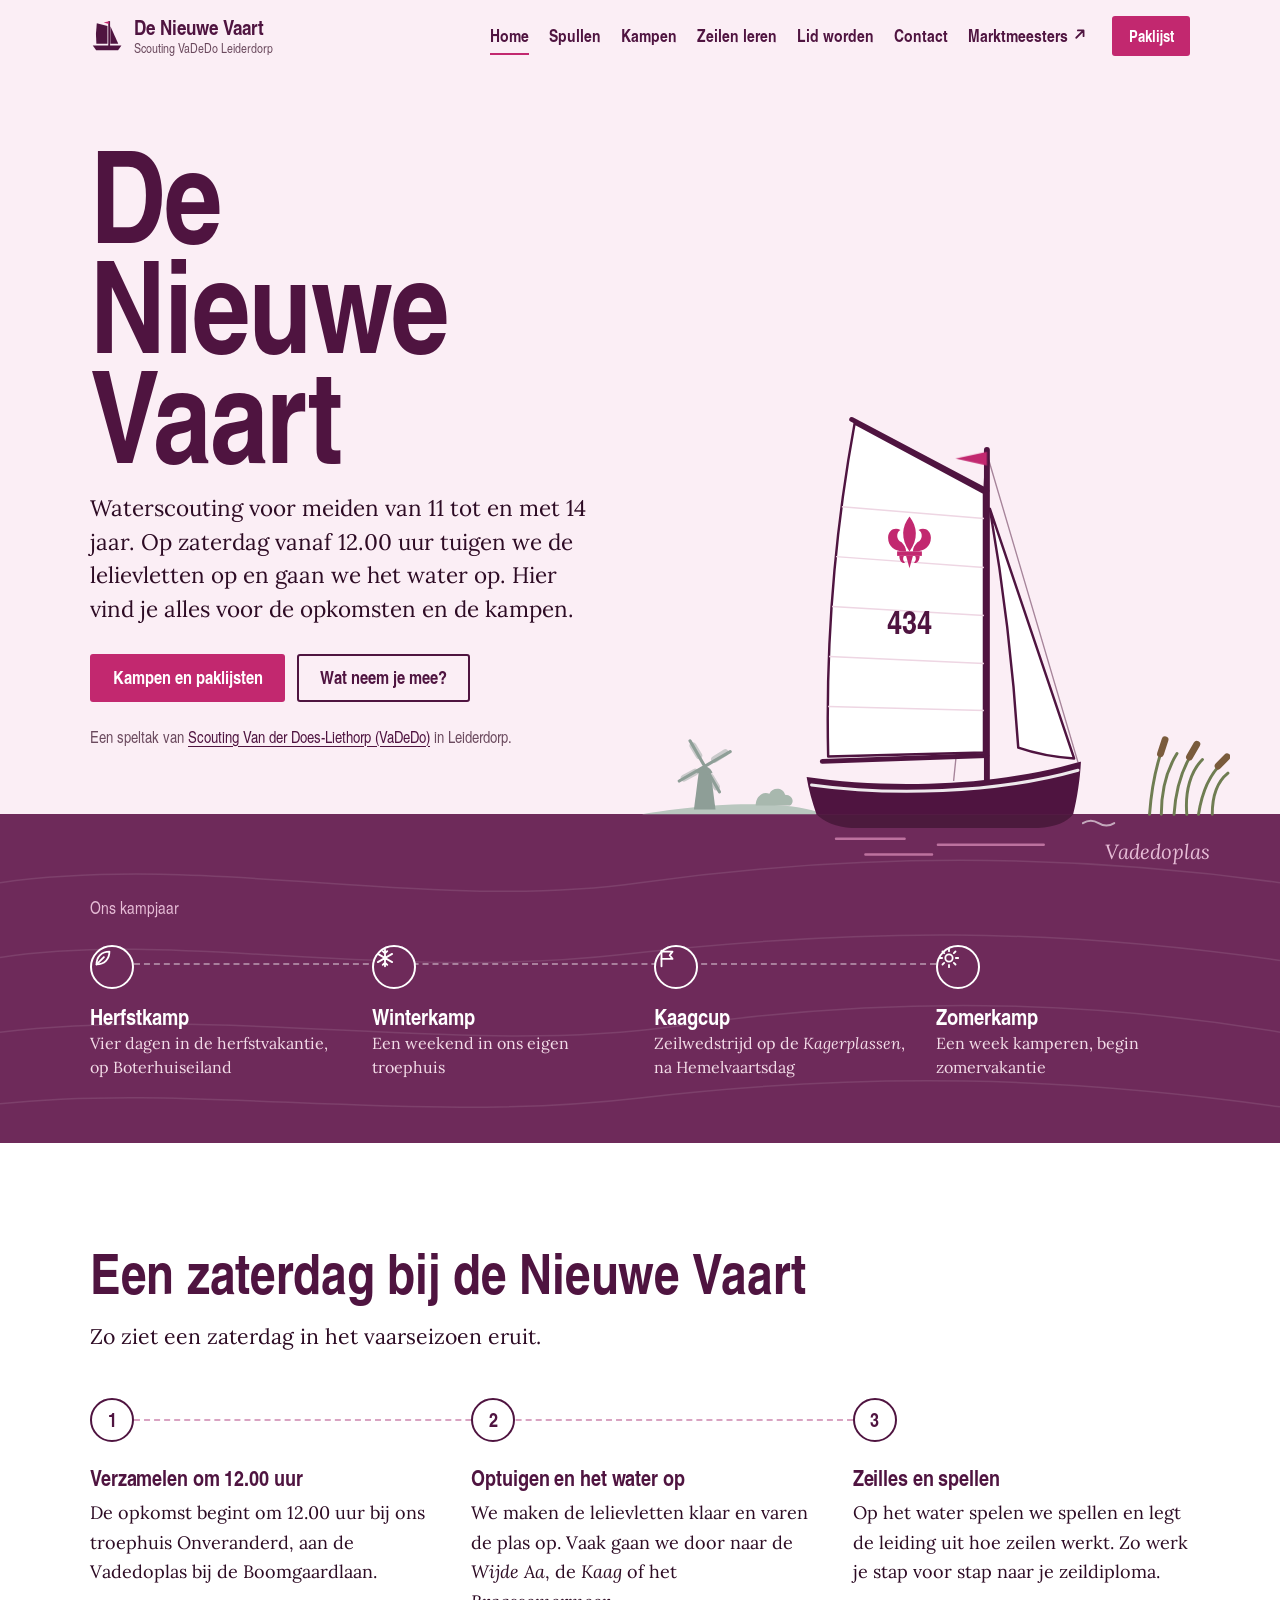
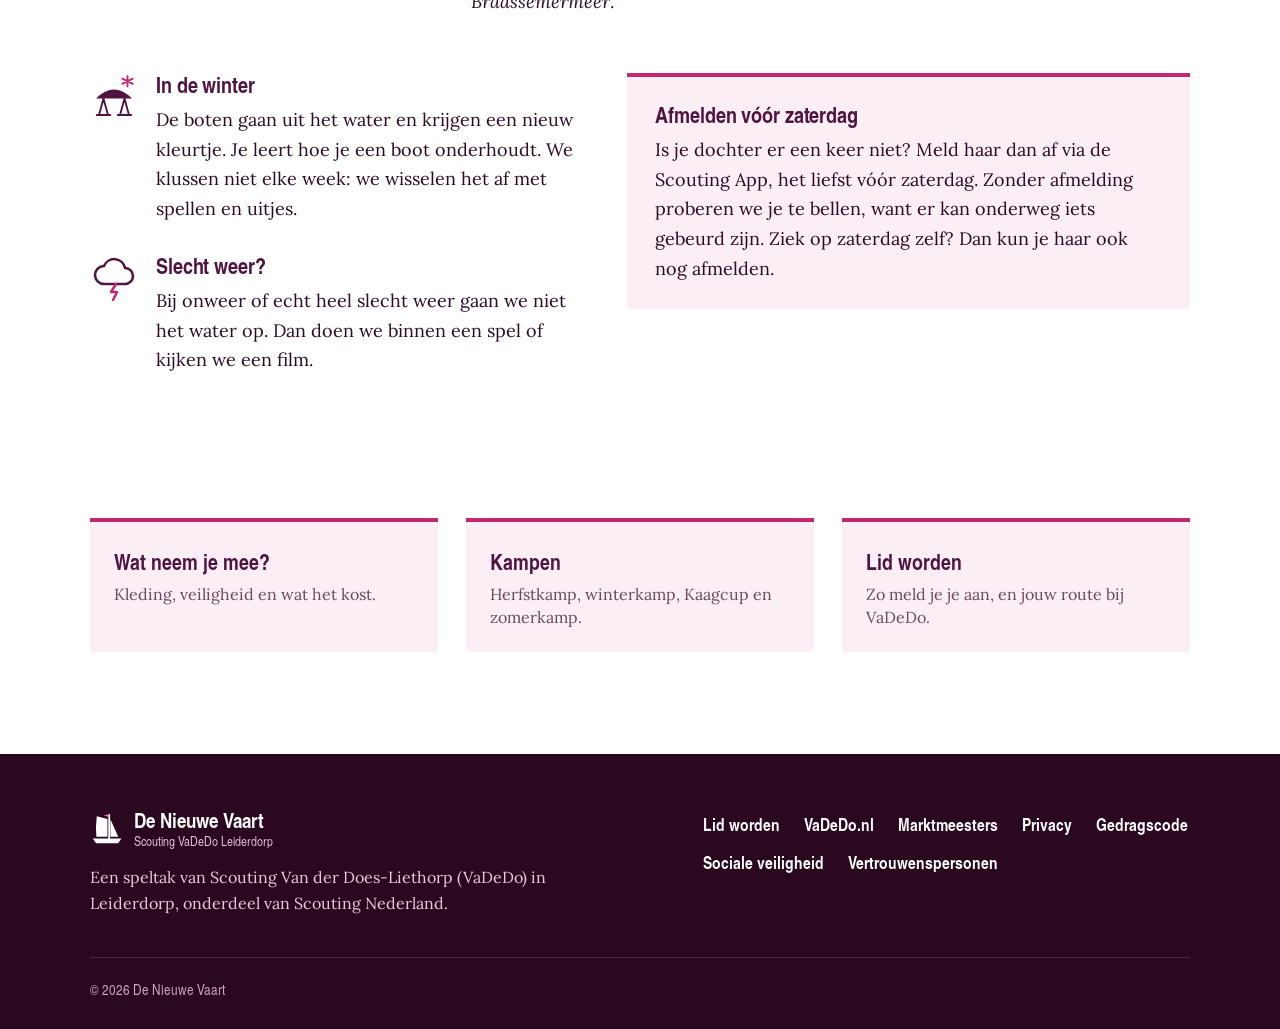
==== commit 6ba9a2ed: "Site opgesplitst in losse pagina's, Marktmeesters in het menu Gedeelde style.css en script.js, Markt" ====
--- a/index.html
+++ b/index.html
@@ -15,366 +15,7 @@
 <meta property="og:url" content="https://nieuwevaart.nl/">
 <link rel="icon" href="data:image/svg+xml,%3Csvg xmlns='http://www.w3.org/2000/svg' viewBox='0 0 32 32'%3E%3Crect width='32' height='32' rx='7' fill='%234F1440'/%3E%3Cpath d='M15.6 8.2 7.4 6Q6.2 14.6 7 22.2h8.6Z' fill='%23fff'/%3E%3Cpath d='M18 8.4 24.6 22.2H18Z' fill='%23fff'/%3E%3Crect x='16.3' y='4.6' width='1.3' height='19.4' fill='%23fff'/%3E%3Cpath d='M5 23.6h22.4l-2.6 3.6H7.6Z' fill='%23fff'/%3E%3Cpath d='M17 4.6 12.8 5.8 17 7Z' fill='%23FF6FB5'/%3E%3C/svg%3E">
 <script>document.documentElement.classList.add('js');</script>
-<style>
-/* =====================================================================
-   De Nieuwe Vaart — nieuwevaart.nl
-   Kleuren: roze, in de stijl van Marktmeesters (pruimpaars, roze, felroze accent)
-   ===================================================================== */
-:root{
-  --blouw:#4F1440;
-  --vadedo:#6E2A5A;
-  --das:#C2286F;
-  --das-donker:#9A1D58;
-  --mist:#FBEEF5;
-  --lijn:#EDCBDD;
-  --inkt:#2D0B24;
-  --grijs:#6B4A5E;
-  --zacht:#85667A;
-  --licht-blauw:#E6BCD6;
-  --kop:"KV Kop","Arial Narrow","Helvetica Neue",Arial,sans-serif;
-  --tekst:"KV Tekst",Georgia,Cambria,"Times New Roman",serif;
-  --max:1180px;
-  --gutter:clamp(16px,4vw,40px);
-  --kopbalk:72px;
-}
-*,*::before,*::after{box-sizing:border-box}
-html{-webkit-text-size-adjust:100%;text-size-adjust:100%;scroll-padding-top:calc(var(--kopbalk) + 16px)}
-@media (prefers-reduced-motion:no-preference){html{scroll-behavior:smooth}}
-body{margin:0;background:#fff;color:var(--inkt);font-family:var(--tekst);font-size:1.0625rem;line-height:1.65;font-synthesis:none;text-rendering:optimizeLegibility}
-@media (min-width:768px){body{font-size:1.125rem}}
-svg{display:block;max-width:100%}
-h1,h2,h3,h4{font-family:var(--kop);font-weight:700;color:var(--blouw);margin:0;line-height:1;letter-spacing:-.005em;text-wrap:balance}
-h2{font-size:clamp(2.25rem,1.55rem + 2.6vw,3.5rem);line-height:.95;margin-bottom:.4em}
-h3{font-size:1.375rem;line-height:1.12;margin-bottom:.35em}
-h4{font-size:1.125rem;line-height:1.15;margin-bottom:.4em}
-p{margin:0 0 1em;text-wrap:pretty;-webkit-hyphens:auto;hyphens:auto}
-p:last-child{margin-bottom:0}
-a{color:var(--vadedo);text-decoration-thickness:1px;text-underline-offset:.18em}
-a:hover{color:var(--das)}
-:focus-visible{outline:3px solid var(--das);outline-offset:3px;border-radius:2px}
-i,.water-naam{font-style:italic}
-.wrap{max-width:var(--max);margin-inline:auto;padding-inline:var(--gutter)}
-.intro{font-size:1.18em;line-height:1.55;max-width:34em}
-.kolom-tekst{max-width:46rem}
-.noot{font-size:1rem;color:var(--grijs)}
-
-/* ---------- Knoppen ---------- */
-.knoppen{display:flex;flex-wrap:wrap;gap:12px;margin-top:28px}
-.knop{display:inline-flex;align-items:center;justify-content:center;min-height:48px;padding:.55em 1.15em;border:2px solid transparent;border-radius:3px;font-family:var(--kop);font-weight:700;font-size:1.125rem;line-height:1.1;text-decoration:none;cursor:pointer;transition:background-color .15s,color .15s,border-color .15s}
-.knop--das{background:var(--das);color:#fff}
-.knop--das:hover{background:var(--das-donker);color:#fff}
-.knop--rand{background:transparent;border-color:var(--blouw);color:var(--blouw)}
-.knop--rand:hover{background:var(--blouw);color:#fff}
-.knop--rand-licht{background:transparent;border-color:rgba(255,255,255,.75);color:#fff}
-.knop--rand-licht:hover{background:#fff;color:var(--blouw)}
-.knop--licht{background:#fff;color:var(--blouw)}
-.knop--licht:hover{background:var(--mist);color:var(--blouw)}
-.knop--stil{background:transparent;color:var(--grijs);text-decoration:underline;text-underline-offset:.2em;padding-inline:.4em}
-.knop--stil:hover{color:var(--das)}
-.knop--klein{min-height:40px;padding:.4em .9em;font-size:1rem}
-
-/* ---------- Kopbalk ---------- */
-.skiplink{position:absolute;left:12px;top:-64px;z-index:100;padding:10px 14px;border-radius:3px;background:var(--blouw);color:#fff;font-family:var(--kop);font-weight:700;text-decoration:none}
-.skiplink:focus{top:12px;color:#fff}
-.kop{position:sticky;top:0;z-index:50;background:rgba(251,238,245,.95);-webkit-backdrop-filter:saturate(1.2) blur(8px);backdrop-filter:saturate(1.2) blur(8px);border-bottom:1px solid transparent;transition:border-color .2s}
-.kop.is-gescrold{border-bottom-color:var(--lijn)}
-.kop__inner{display:flex;align-items:center;justify-content:space-between;gap:24px;min-height:var(--kopbalk)}
-.merk{display:inline-flex;align-items:center;gap:10px;color:var(--blouw);text-decoration:none}
-.merk:hover{color:var(--blouw)}
-.merk__icoon{width:34px;height:34px;flex:none}
-.merk__tekst{display:flex;flex-direction:column;line-height:1}
-.merk__naam{font-family:var(--kop);font-weight:700;font-size:1.3rem}
-.merk__sub{margin-top:4px;font-family:var(--kop);font-size:.8125rem;color:var(--grijs)}
-.menu{display:flex;align-items:center;gap:26px}
-.menu ul{display:flex;gap:20px;margin:0;padding:0;list-style:none}
-.menu ul a{padding:6px 0;border-bottom:2px solid transparent;font-family:var(--kop);font-weight:700;font-size:1.0625rem;color:var(--blouw);text-decoration:none}
-.menu ul a:hover{border-bottom-color:var(--das);color:var(--blouw)}
-.menuknop{display:none}
-@media (max-width:1023px){
-  .kop__inner{flex-wrap:wrap}
-  .menu ul{flex-wrap:wrap;gap:6px 18px}
-  .js .kop__inner{flex-wrap:nowrap}
-  .js .menuknop{display:inline-flex;align-items:center;min-height:40px;padding:.35em .9em;border:2px solid var(--blouw);border-radius:3px;background:transparent;color:var(--blouw);font-family:var(--kop);font-weight:700;font-size:1rem;cursor:pointer}
-  .js .kop.is-open .menuknop{background:var(--blouw);color:#fff}
-  .js .menu{display:none;position:absolute;top:100%;left:0;right:0;flex-direction:column;align-items:stretch;gap:16px;padding:8px var(--gutter) 24px;background:var(--mist);border-bottom:1px solid var(--lijn)}
-  .js .kop.is-open .menu{display:flex}
-  .js .menu ul{flex-direction:column;gap:0}
-  .js .menu ul a{display:block;padding:14px 0;border-bottom:1px solid var(--lijn);font-size:1.25rem}
-}
-
-/* ---------- Opening ---------- */
-.held{position:relative;background:var(--mist);padding-top:clamp(28px,5vw,64px)}
-.held__grid{display:grid;grid-template-columns:minmax(0,1fr);gap:8px;align-items:end}
-.held h1{margin-bottom:24px;font-size:clamp(3.75rem,1.9rem + 8vw,8rem);line-height:.86;letter-spacing:-.012em}
-.held h1 .regel{display:block}
-.held__intro{max-width:29em;font-size:clamp(1.15rem,1rem + .55vw,1.4rem);line-height:1.5}
-.held__groep{margin-top:22px;font-family:var(--kop);font-size:1rem;color:var(--grijs)}
-.held__groep a{color:var(--blouw)}
-.held__beeld{position:relative;z-index:2;width:100%;max-width:560px;justify-self:center}
-.held__beeld svg{width:100%;height:auto;margin-bottom:-10%;pointer-events:none}
-@media (min-width:960px){
-  .held__grid{grid-template-columns:minmax(0,1fr) minmax(0,1.08fr);gap:clamp(24px,3.5vw,48px)}
-  .held__tekst{padding-bottom:clamp(40px,5vw,80px)}
-  .held__beeld{width:calc(100% + var(--gutter));max-width:680px;justify-self:end;margin-right:calc(-1 * var(--gutter))}
-}
-.zeilnummer{font-family:var(--kop);font-weight:700}
-.kaartlabel{font-family:var(--tekst);font-style:italic;font-size:21px;fill:var(--licht-blauw)}
-@media (prefers-reduced-motion:no-preference){
-  .zeilen{transform-box:fill-box;transform-origin:50% 100%;animation:hijsen 1.5s cubic-bezier(.2,.75,.25,1) .3s both}
-  .wimpel{transform-box:fill-box;transform-origin:100% 50%;animation:wimpel .5s ease-out 1.6s both}
-}
-@keyframes hijsen{from{transform:scaleY(.04)}to{transform:none}}
-@keyframes wimpel{from{transform:scaleX(0);opacity:0}to{transform:none;opacity:1}}
-
-/* ---------- Waterstrook met het kampjaar ---------- */
-.water{position:relative;z-index:1;overflow:hidden;padding:clamp(56px,6.5vw,84px) 0 clamp(44px,5vw,64px);background:var(--vadedo);color:#fff}
-.water__lijnen{position:absolute;inset:0;width:100%;height:100%;pointer-events:none}
-.water .wrap{position:relative}
-.water__titel{margin:0 0 24px;font-family:var(--kop);font-weight:400;font-size:1.0625rem;line-height:1.2;letter-spacing:0;color:var(--licht-blauw)}
-.boei{display:grid;place-items:center;width:44px;height:44px;border-radius:50%;background:var(--vadedo);border:2px solid #fff;flex:none}
-.boei svg{width:22px;height:22px;fill:none;stroke:#fff;stroke-width:2;stroke-linecap:round;stroke-linejoin:round}
-.kampjaar{position:relative;display:grid;gap:26px;margin:0;padding:0;list-style:none}
-.kampjaar::before{content:"";position:absolute;left:21px;top:22px;bottom:22px;border-left:2px dashed rgba(255,255,255,.4)}
-.kampjaar li{position:relative;min-height:44px;padding-left:64px}
-.kampjaar .boei{position:absolute;left:0;top:0}
-.kampjaar a{display:block;color:#fff;text-decoration:none}
-.kampjaar strong{display:block;font-family:var(--kop);font-weight:700;font-size:1.4rem;line-height:1.15}
-.kampjaar a:hover strong{text-decoration:underline;text-underline-offset:.15em;text-decoration-thickness:2px}
-.kampjaar span{display:block;margin-top:3px;font-size:1rem;line-height:1.45;color:#F3DCE8}
-@media (min-width:860px){
-  .kampjaar{grid-template-columns:repeat(4,minmax(0,1fr));gap:28px}
-  .kampjaar::before{left:44px;right:calc((100% - 84px) / 4);top:21px;bottom:auto;border-left:0;border-top:2px dashed rgba(255,255,255,.4)}
-  .kampjaar li{padding:62px 0 0}
-}
-
-/* ---------- Secties ---------- */
-.sectie{padding-block:clamp(64px,8vw,120px)}
-.sectie--mist{background:var(--mist)}
-.sectie--donker{background:var(--blouw);color:#F5E4ED}
-.sectie--donker h2,.sectie--donker h3{color:#fff}
-.sectie--donker a{color:#fff}
-.sectie--donker :focus-visible{outline-color:#fff}
-.sectie--water{position:relative;overflow:hidden;background:var(--vadedo);color:#F7E8F0}
-.sectie--water .wrap{position:relative}
-.sectie--water h2,.sectie--water h3{color:#fff}
-.sectie--water .intro{color:#F7E8F0}
-.sectie--water a{color:#fff}
-.sectie--water :focus-visible{outline-color:#fff}
-.twee{display:grid;gap:48px}
-@media (min-width:960px){.twee{grid-template-columns:minmax(0,1.35fr) minmax(0,1fr);gap:clamp(56px,7vw,104px);align-items:start}}
-
-/* Lijstjes met een bordeaux punt */
-.lijst{margin:10px 0 0;padding:0;list-style:none}
-.lijst li{position:relative;padding:8px 0 8px 22px;border-bottom:1px solid var(--lijn);font-size:1rem;line-height:1.45}
-.lijst li:last-child{border-bottom:0}
-.lijst li::before{content:"";position:absolute;left:2px;top:16px;width:8px;height:8px;border-radius:50%;background:var(--das)}
-
-/* Een zaterdag: koers met boeien */
-.koers{position:relative;display:grid;gap:36px;margin:44px 0 0;padding:0;list-style:none;counter-reset:koers}
-.koers::before{content:"";position:absolute;left:21px;top:44px;bottom:44px;border-left:2px dashed #D9A3C2}
-.koers li{position:relative;padding-left:68px;counter-increment:koers}
-.koers li::before{content:counter(koers);position:absolute;left:0;top:-6px;display:grid;place-items:center;width:44px;height:44px;border-radius:50%;background:#fff;border:2px solid var(--blouw);font-family:var(--kop);font-weight:700;font-size:1.25rem;color:var(--blouw)}
-.koers p{max-width:30em}
-@media (min-width:860px){
-  .koers{grid-template-columns:repeat(3,minmax(0,1fr));gap:44px}
-  .koers::before{left:44px;right:calc((100% - 88px) / 3);top:21px;bottom:auto;border-left:0;border-top:2px dashed #D9A3C2}
-  .koers li{padding:68px 0 0}
-  .koers li::before{top:0}
-}
-.zaterdag__onder{display:grid;gap:36px;margin-top:56px}
-@media (min-width:860px){.zaterdag__onder{grid-template-columns:minmax(0,1fr) minmax(0,1.15fr);gap:48px;align-items:start}}
-.notitie{display:grid;grid-template-columns:48px minmax(0,1fr);gap:0 18px;align-content:start}
-.notitie+.notitie{margin-top:30px}
-.notitie svg{width:48px;height:48px;grid-row:span 2}
-.afmelden{padding:26px 28px;border-top:4px solid var(--das);border-radius:0 0 4px 4px;background:var(--mist)}
-
-/* Spullen */
-.spullen{display:grid;gap:36px;margin-top:40px}
-@media (min-width:760px){.spullen{grid-template-columns:repeat(3,minmax(0,1fr));gap:40px}}
-.spullen__kolom{padding-top:20px;border-top:2px solid var(--blouw)}
-.spullen__kolom h3{font-size:1.3rem}
-.spullen__onder{display:grid;gap:28px;margin-top:56px}
-@media (min-width:900px){.spullen__onder{grid-template-columns:repeat(2,minmax(0,1fr));gap:40px;align-items:start}}
-.paneel{padding:28px;border-radius:4px;background:#fff}
-.paneel--das{border-top:4px solid var(--das);border-radius:0 0 4px 4px}
-.paneel--blouw{border-top:4px solid var(--blouw);border-radius:0 0 4px 4px}
-.paneel h3{font-size:1.35rem}
-.paneel .lijst{margin-top:14px}
-.kosten__lijst{margin:14px 0 0;padding:0;list-style:none}
-.kosten__lijst li{display:grid;grid-template-columns:minmax(0,1fr) auto;gap:2px 16px;padding:12px 0;border-bottom:1px solid var(--lijn)}
-.kosten__wat{font-family:var(--kop);font-weight:700;font-size:1.125rem;color:var(--blouw)}
-.kosten__bedrag{font-family:var(--kop);font-weight:700;font-size:1.125rem;color:var(--das);text-align:right;font-variant-numeric:tabular-nums}
-.kosten__noot{grid-column:1 / -1;font-size:.95rem;line-height:1.45;color:var(--grijs)}
-.kosten__bron{margin-top:14px;font-size:.95rem;color:var(--grijs)}
-.kosten__hulp{margin-top:16px;padding-top:16px;border-top:1px solid var(--lijn);font-size:1rem}
-
-/* Veilig het water op */
-.veilig{display:grid;gap:32px;margin:44px 0 0;padding:0;list-style:none}
-@media (min-width:640px){.veilig{grid-template-columns:repeat(2,minmax(0,1fr))}}
-@media (min-width:1000px){.veilig{grid-template-columns:repeat(3,minmax(0,1fr));gap:44px 48px}}
-.veilig li{display:grid;grid-template-columns:52px minmax(0,1fr);gap:0 18px;align-content:start}
-.veilig svg{width:52px;height:52px;grid-row:span 2;fill:none;stroke:#fff;stroke-width:2.4;stroke-linecap:round;stroke-linejoin:round}
-.veilig h3{font-size:1.3rem}
-.veilig p{margin:0;font-size:1rem;line-height:1.55;color:#F3DCE8}
-
-/* Kampen */
-.kampen{display:grid;gap:48px;margin-top:44px}
-@media (min-width:860px){.kampen{grid-template-columns:repeat(2,minmax(0,1fr));gap:64px 64px}}
-.kamp{padding-top:22px;border-top:2px solid var(--blouw)}
-.kamp__kop{display:flex;align-items:center;gap:14px;margin-bottom:14px}
-.kamp__kop h3{margin:0;font-size:clamp(1.6rem,1.3rem + 1vw,2rem)}
-.kamp__meta{display:grid;grid-template-columns:auto minmax(0,1fr);gap:4px 14px;margin:0 0 16px;font-size:1rem}
-.kamp__meta dt{font-family:var(--kop);font-weight:700;color:var(--blouw)}
-.kamp__meta dd{margin:0;color:var(--grijs)}
-.kamp h4{margin-top:20px;color:var(--das)}
-.kamp__paklijst{margin-top:18px}
-.elk-kamp{margin-top:64px;padding:28px;border-radius:4px;background:var(--mist)}
-.elk-kamp .lijst{columns:1;column-gap:48px}
-@media (min-width:860px){.elk-kamp .lijst{columns:2}.elk-kamp .lijst li{break-inside:avoid}}
-
-/* Paklijsten */
-.tabs{display:none;flex-wrap:wrap;gap:8px;margin-top:32px}
-.js .tabs{display:flex}
-.tab{min-height:44px;padding:.4em 1.05em;border:2px solid var(--blouw);border-radius:3px;background:#fff;color:var(--blouw);font-family:var(--kop);font-weight:700;font-size:1.0625rem;cursor:pointer}
-.tab:hover{background:var(--mist)}
-.tab[aria-selected="true"]{background:var(--blouw);color:#fff}
-.paklijst{margin-top:20px;padding:clamp(20px,3vw,32px);border:1px solid var(--lijn);border-radius:4px;background:#fff}
-.paklijst+.paklijst{margin-top:28px}
-.paklijst__kop{display:grid;gap:16px;margin-bottom:22px}
-@media (min-width:760px){.paklijst__kop{grid-template-columns:minmax(0,1fr) auto;align-items:start}}
-.paklijst__kop h3{font-size:1.6rem}
-.paklijst__kop p{margin:0;font-size:1rem;color:var(--grijs);max-width:36em}
-.paklijst__acties{display:none;flex-wrap:wrap;align-items:center;gap:8px 10px}
-.js .paklijst__acties{display:flex}
-.paklijst__teller{width:100%;margin:0;font-family:var(--kop);font-weight:700;font-size:1.0625rem;color:var(--blouw)}
-@media (min-width:760px){.paklijst__acties{justify-content:flex-end;max-width:22rem}.paklijst__teller{text-align:right}}
-.paklijst__groepen{columns:1;column-gap:44px}
-@media (min-width:700px){.paklijst__groepen{columns:2}}
-@media (min-width:1080px){.paklijst__groepen{columns:3}}
-.paklijst__groep{break-inside:avoid;margin-bottom:26px}
-.paklijst__groep h4{margin-bottom:4px;font-size:1.15rem}
-.paklijst__groep ul{margin:0;padding:0;list-style:none}
-.vink{display:flex;align-items:flex-start;gap:12px;padding:8px 0;border-bottom:1px solid var(--lijn);font-size:1rem;line-height:1.4;cursor:pointer}
-.vink input{display:grid;place-items:center;flex:none;width:22px;height:22px;margin:0;border:2px solid var(--blouw);border-radius:3px;background:#fff;-webkit-appearance:none;appearance:none;cursor:pointer}
-.vink input::before{content:"";width:11px;height:6px;border-left:3px solid #fff;border-bottom:3px solid #fff;transform:translateY(-1px) rotate(-45deg);opacity:0}
-.vink input:checked{background:var(--das);border-color:var(--das)}
-.vink input:checked::before{opacity:1}
-.vink input:checked+span{color:var(--zacht);text-decoration:line-through;text-decoration-thickness:1px}
-.vink input:focus-visible{outline:3px solid var(--das);outline-offset:2px}
-.paklijst__opslag{display:none}
-.js .paklijst__opslag{display:block}
-
-/* Zeilen leren: vier niveaus */
-.trap{display:grid;grid-template-columns:repeat(4,minmax(0,1fr));gap:10px;margin:48px 0 0;padding:0;list-style:none}
-.trap li{display:grid;grid-template-rows:var(--trap-h,120px) auto}
-.trap__blok{align-self:end;border-radius:3px 3px 0 0}
-.trap li:nth-child(1) .trap__blok{height:30%;background:#F0D2E2}
-.trap li:nth-child(2) .trap__blok{height:53%;background:#D9A3C2}
-.trap li:nth-child(3) .trap__blok{height:76%;background:#A8507F}
-.trap li:nth-child(4) .trap__blok{height:100%;background:var(--vadedo)}
-.trap__naam{padding-top:12px;font-family:var(--kop);font-weight:700;font-size:clamp(1.15rem,1rem + .8vw,1.6rem);color:var(--blouw)}
-.trap__uitleg{display:grid;grid-template-columns:repeat(4,minmax(0,1fr));gap:10px;margin-top:12px;font-family:var(--kop);font-size:1rem;line-height:1.3;color:var(--grijs)}
-.trap__uitleg p{padding-top:10px;-webkit-hyphens:manual;hyphens:manual}
-.trap__eigen{grid-column:1 / 3;border-top:2px solid var(--blouw)}
-.trap__extern{grid-column:3 / 5;border-top:2px solid var(--das)}
-@media (min-width:760px){.trap{--trap-h:150px;gap:16px}.trap__uitleg{gap:16px;font-size:1.0625rem}}
-.zeilen__onder{display:grid;gap:36px;margin-top:48px}
-@media (min-width:900px){.zeilen__onder{grid-template-columns:minmax(0,1.2fr) minmax(0,1fr);gap:72px}}
-.linklijst{margin:0;padding:0;list-style:none}
-.linklijst li{padding:14px 0;border-top:1px solid var(--lijn)}
-.linklijst li:last-child{border-bottom:1px solid var(--lijn)}
-.linklijst a{font-family:var(--kop);font-weight:700;font-size:1.2rem;color:var(--blouw)}
-.linklijst a:hover{color:var(--das)}
-.linklijst span{display:block;margin-top:2px;font-size:1rem;color:var(--grijs)}
-
-/* Vloot */
-.vloot{display:grid;grid-template-columns:repeat(2,minmax(0,1fr));column-gap:20px;margin:40px 0 0;padding:0;list-style:none}
-.vloot li{display:grid;gap:2px;padding:14px 0 12px;border-top:1px solid var(--lijn)}
-.vloot__nr{font-family:var(--kop);font-weight:700;font-size:.95rem;color:var(--das);font-variant-numeric:tabular-nums}
-.vloot__naam{font-family:var(--kop);font-weight:700;font-size:1.2rem;line-height:1.1;color:var(--blouw)}
-.vloot__onver{font-weight:400;color:var(--zacht)}
-@media (min-width:700px){
-  .vloot{grid-template-columns:repeat(3,minmax(0,1fr));column-gap:40px}
-  .vloot li{grid-template-columns:3.2rem minmax(0,1fr);align-items:baseline;gap:12px;padding:16px 0}
-  .vloot__nr{font-size:1.05rem}
-  .vloot__naam{font-size:clamp(1.3rem,.9rem + 1vw,1.7rem)}
-}
-.vloot__noot{max-width:46rem;margin-top:32px;color:var(--grijs)}
-
-/* Nieuw bij de Nieuwe Vaart */
-.stappen{margin:36px 0 0;padding:0;list-style:none;counter-reset:stap}
-.stappen li{position:relative;padding:0 0 28px 64px;counter-increment:stap}
-.stappen li:last-child{padding-bottom:0}
-.stappen li::before{content:counter(stap);position:absolute;left:4px;top:-8px;font-family:var(--kop);font-weight:700;font-size:2.75rem;line-height:1;color:var(--das)}
-.stappen p{max-width:32em}
-.route{padding-top:20px;border-top:2px solid var(--blouw)}
-.route h3{font-size:1.25rem}
-.route__lijst{position:relative;margin:20px 0 0;padding:0;list-style:none}
-.route__lijst li{position:relative;padding:0 0 22px 42px}
-.route__lijst li:last-child{padding-bottom:0}
-.route__lijst li:not(:last-child)::after{content:"";position:absolute;left:10px;top:27px;bottom:-1px;border-left:2px dashed var(--lijn)}
-.route__lijst li::before{content:"";position:absolute;left:0;top:3px;width:22px;height:22px;border-radius:50%;background:#fff;border:2px solid var(--vadedo)}
-.route__lijst li.is-hier::before{background:var(--das);border-color:var(--das);box-shadow:0 0 0 5px rgba(194,40,111,.15)}
-.route__naam{display:block;font-family:var(--kop);font-weight:700;font-size:1.25rem;color:var(--blouw);line-height:1.2}
-.route__hier{margin-left:8px;font-weight:400;font-size:1rem;color:var(--das)}
-.route__info{display:block;margin-top:3px;font-size:1rem;line-height:1.5;color:var(--grijs)}
-.nieuw__extra{margin-top:28px;padding-top:20px;border-top:1px solid var(--lijn);font-size:1rem}
-.nieuw__extra a{overflow-wrap:anywhere}
-
-/* Contact */
-.contact{display:grid;gap:36px;margin-top:40px}
-@media (min-width:640px){.contact{grid-template-columns:repeat(2,minmax(0,1fr))}}
-@media (min-width:1040px){.contact{grid-template-columns:repeat(4,minmax(0,1fr));gap:40px}}
-.contact__blok{padding-top:20px;border-top:2px solid var(--blouw)}
-.contact__blok h3{font-size:1.3rem}
-.contact__blok p{margin-bottom:.8em;font-size:1rem}
-.contact__blok a{font-family:var(--kop);font-weight:700;font-size:1.125rem;overflow-wrap:anywhere}
-
-/* Voet */
-.voet{padding:56px 0 28px;background:#2A0920;color:#EBC8DA;font-size:1rem}
-.voet a{color:#fff}
-.voet__grid{display:grid;gap:28px}
-@media (min-width:860px){.voet__grid{grid-template-columns:minmax(0,1.2fr) minmax(0,1fr);align-items:start}}
-.voet .merk{color:#fff;margin-bottom:16px}
-.voet .merk__sub{color:var(--licht-blauw)}
-.voet__tekst{max-width:30em}
-.voet__links{display:flex;flex-wrap:wrap;gap:10px 24px;margin:0;padding:0;list-style:none;font-family:var(--kop);font-weight:700;font-size:1.0625rem}
-.voet__links a{text-decoration:none}
-.voet__links a:hover{color:#fff;text-decoration:underline}
-.voet :focus-visible{outline-color:#fff}
-.voet__onder{margin:40px 0 0;padding-top:20px;border-top:1px solid rgba(255,255,255,.14);font-family:var(--kop);font-size:.9rem;color:#CFA3BD}
-
-/* ---------- Printen ---------- */
-@media print{
-  @page{margin:14mm}
-  body{background:#fff;color:#000;font-size:11pt}
-  .kop,.skiplink,.held__beeld,.knoppen,.water__lijnen,.voet,.tabs,.paklijst__acties,.kamp__paklijst,.boei{display:none!important}
-  .held,.water,.sectie,.sectie--mist,.sectie--water,.sectie--donker,.paneel,.afmelden,.elk-kamp{background:#fff!important;color:#000!important}
-  .water *,.sectie--water *,.sectie--donker *{color:#000!important}
-  .sectie,.water,.held{padding-block:14pt!important}
-  .kampjaar li{padding:0!important}
-  .kampjaar::before,.koers::before{display:none}
-  a{color:#000;text-decoration:none}
-  .paklijst{border:0;padding:0}
-  .vink{break-inside:avoid}
-  .vink input{-webkit-print-color-adjust:exact;print-color-adjust:exact}
-  body.print-paklijst main>:not(#paklijst){display:none!important}
-  body.print-paklijst #paklijst .kolom-tekst{display:none}
-  body.print-paklijst .paklijst:not(.is-print){display:none!important}
-  body.print-paklijst #paklijst{padding:0!important}
-}
-</style>
-<style id="lettertypen">
-/* Ingebouwde lettertypen, niet aanpassen.
-   KV Kop: subset van TeX Gyre Heros Cn, (c) 2006, 2009 B. Jackowski en J.M. Nowacki,
-   GUST Font License (https://www.gust.org.pl/projects/e-foundry/licenses).
-   KV Tekst: subset van Lora, (c) 2011 The Lora Project Authors, SIL Open Font License 1.1
-   (https://openfontlicense.org). Hernoemd zoals de licenties vragen. */
-@font-face{font-family:"KV Kop";src:url([data-uri]) format("woff");font-weight:700;font-style:normal;font-display:swap}
-@font-face{font-family:"KV Kop";src:url([data-uri]) format("woff");font-weight:400;font-style:normal;font-display:swap}
-@font-face{font-family:"KV Tekst";src:url([data-uri]) format("woff");font-weight:400 700;font-style:normal;font-display:swap}
-@font-face{font-family:"KV Tekst";src:url([data-uri]) format("woff");font-weight:400 700;font-style:italic;font-display:swap}
-</style>
+<link rel="stylesheet" href="style.css">
 <script type="application/ld+json">
 {
   "@context": "https://schema.org",
@@ -404,7 +45,7 @@
 
 <header class="kop" id="kop">
   <div class="wrap kop__inner">
-    <a class="merk" href="#top">
+    <a class="merk" href="index.html">
       <svg class="merk__icoon" viewBox="0 0 32 32" aria-hidden="true" focusable="false">
         <path d="M16.4 6.6 6.4 3.9Q5 14 6 23.4h10.4Z" fill="currentColor"/>
         <path d="M19.2 6.8 26.6 23.4h-7.4Z" fill="currentColor"/>
@@ -417,13 +58,15 @@
     <button class="menuknop" type="button" aria-expanded="false" aria-controls="hoofdmenu">Menu</button>
     <nav class="menu" id="hoofdmenu" aria-label="Hoofdmenu">
       <ul>
-        <li><a href="#zaterdag">Zaterdag</a></li>
-        <li><a href="#spullen">Spullen</a></li>
-        <li><a href="#kampen">Kampen</a></li>
-        <li><a href="#zeilen">Zeilen leren</a></li>
-        <li><a href="#contact">Contact</a></li>
+        <li><a href="index.html" aria-current="page">Home</a></li>
+        <li><a href="spullen.html">Spullen</a></li>
+        <li><a href="kampen.html">Kampen</a></li>
+        <li><a href="zeilen.html">Zeilen leren</a></li>
+        <li><a href="lid-worden.html">Lid worden</a></li>
+        <li><a href="contact.html">Contact</a></li>
+        <li><a class="menu__extern" href="https://marktmeesters.onrender.com/" target="_blank" rel="noopener">Marktmeesters<svg viewBox="0 0 16 16" aria-hidden="true" focusable="false"><path d="M6 3h7v7M13 3 4 12"/></svg><span class="sr-only"> (opent in een nieuw tabblad)</span></a></li>
       </ul>
-      <a class="knop knop--das knop--klein" href="#paklijst">Paklijst</a>
+      <a class="knop knop--das knop--klein" href="paklijst.html">Paklijst</a>
     </nav>
   </div>
 </header>
@@ -436,8 +79,8 @@
         <h1 id="titel">De Nieuwe <span class="regel">Vaart</span></h1>
         <p class="held__intro">Waterscouting voor meiden van 11 tot en met 14 jaar. Op zaterdag vanaf 12.00 uur tuigen we de lelievletten op en gaan we het water op. Hier vind je alles voor de opkomsten en de kampen.</p>
         <div class="knoppen">
-          <a class="knop knop--das" href="#kampen">Kampen en paklijsten</a>
-          <a class="knop knop--rand" href="#spullen">Wat neem je mee?</a>
+          <a class="knop knop--das" href="kampen.html">Kampen en paklijsten</a>
+          <a class="knop knop--rand" href="spullen.html">Wat neem je mee?</a>
         </div>
         <p class="held__groep">Een speltak van <a href="https://www.vadedo.nl/">Scouting Van der Does-Liethorp (VaDeDo)</a> in Leiderdorp.</p>
       </div>
@@ -520,19 +163,19 @@
       <ol class="kampjaar">
         <li>
           <span class="boei" aria-hidden="true"><svg viewBox="0 0 24 24" focusable="false"><path d="M5 19C5 10.5 10.5 5 19 5c0 8.5-5.5 14-14 14Z"/><path d="M5 19 13 11"/></svg></span>
-          <a href="#kamp-herfst"><strong>Herfstkamp</strong><span>Vier dagen in de herfstvakantie, op Boterhuiseiland</span></a>
+          <a href="kampen.html#kamp-herfst"><strong>Herfstkamp</strong><span>Vier dagen in de herfstvakantie, op Boterhuiseiland</span></a>
         </li>
         <li>
           <span class="boei" aria-hidden="true"><svg viewBox="0 0 24 24" focusable="false"><path d="M12 3v18M4.2 7.5l15.6 9M4.2 16.5l15.6-9M9.5 4.5 12 7l2.5-2.5M9.5 19.5 12 17l2.5 2.5"/></svg></span>
-          <a href="#kamp-winter"><strong>Winterkamp</strong><span>Een weekend in ons eigen troephuis</span></a>
+          <a href="kampen.html#kamp-winter"><strong>Winterkamp</strong><span>Een weekend in ons eigen troephuis</span></a>
         </li>
         <li>
           <span class="boei" aria-hidden="true"><svg viewBox="0 0 24 24" focusable="false"><path d="M6 21V4"/><path d="M6 5h12l-3 4 3 4H6"/></svg></span>
-          <a href="#kamp-kaagcup"><strong>Kaagcup</strong><span>Zeilwedstrijd op de <i>Kagerplassen</i>, na Hemelvaartsdag</span></a>
+          <a href="kampen.html#kamp-kaagcup"><strong>Kaagcup</strong><span>Zeilwedstrijd op de <i>Kagerplassen</i>, na Hemelvaartsdag</span></a>
         </li>
         <li>
           <span class="boei" aria-hidden="true"><svg viewBox="0 0 24 24" focusable="false"><circle cx="12" cy="12" r="4"/><path d="M12 2v2.5M12 19.5V22M2 12h2.5M19.5 12H22M4.9 4.9l1.8 1.8M17.3 17.3l1.8 1.8M4.9 19.1l1.8-1.8M17.3 6.7l1.8-1.8"/></svg></span>
-          <a href="#kamp-zomer"><strong>Zomerkamp</strong><span>Een week kamperen, begin zomervakantie</span></a>
+          <a href="kampen.html#kamp-zomer"><strong>Zomerkamp</strong><span>Een week kamperen, begin zomervakantie</span></a>
         </li>
       </ol>
     </div>
@@ -586,668 +229,14 @@
     </div>
   </section>
 
-  <section class="sectie sectie--mist" id="spullen" aria-labelledby="spullen-titel">
+  <section class="sectie" aria-labelledby="verder-titel" style="padding-top:0">
     <div class="wrap">
-      <div class="kolom-tekst">
-        <h2 id="spullen-titel">Wat neem je mee?</h2>
-        <p class="intro">Je hebt geen dure spullen nodig. Met kleding die nat en vies mag worden, een regenpak en droge reservekleren kom je al heel ver.</p>
-      </div>
-      <div class="spullen">
-        <div class="spullen__kolom">
-          <h3>Elke zaterdag</h3>
-          <ul class="lijst">
-            <li>Kleding die nat en vies mag worden, in laagjes</li>
-            <li>Dichte schoenen die nat mogen worden</li>
-            <li>Regenjas en regenbroek</li>
-            <li>Droge reservekleding in een plastic tas</li>
-            <li>Een flesje water</li>
-          </ul>
-        </div>
-        <div class="spullen__kolom">
-          <h3>Als het koud is</h3>
-          <ul class="lijst">
-            <li>Een fleece of warme trui onder je regenjas</li>
-            <li>Een muts</li>
-            <li>Handschoenen: gewone werk- of fietshandschoenen zijn prima</li>
-            <li>Dikke sokken</li>
-          </ul>
-        </div>
-        <div class="spullen__kolom">
-          <h3>Als de zon schijnt</h3>
-          <ul class="lijst">
-            <li>Zonnebrand, ook als het bewolkt is</li>
-            <li>Een pet of hoedje</li>
-            <li>Een zonnebril met koordje</li>
-            <li>Extra drinken</li>
-          </ul>
-        </div>
-      </div>
-      <div class="spullen__onder">
-        <div class="paneel paneel--das">
-          <h3>Geen duur zeilpak nodig</h3>
-          <p>Een merkzeilpak is mooi, maar je hebt het niet nodig. Een eenvoudig regenpak uit de sportwinkel houdt je ook droog. En je groeit er toch zo weer uit.</p>
-          <ul class="lijst">
-            <li>Kijk eerst tweedehands: Marktplaats, Vinted of de kringloop.</li>
-            <li>Vraag rond bij andere ouders. Veel spullen zijn na een jaar te klein en worden graag doorgegeven.</li>
-            <li>Koop pas iets als je merkt dat je het echt mist.</li>
-            <li>Zet overal je naam in. Dan raak je minder kwijt.</li>
-          </ul>
-        </div>
-        <div class="paneel paneel--blouw">
-          <h3>Wat kost de Nieuwe Vaart?</h3>
-          <ul class="kosten__lijst">
-            <li><span class="kosten__wat">Contributie</span><span class="kosten__bedrag">€ 234 per jaar</span><span class="kosten__noot">Of € 58,50 per kwartaal, via automatische incasso.</span></li>
-            <li><span class="kosten__wat">Ouderbijdrage</span><span class="kosten__bedrag">ca. € 100 per jaar</span><span class="kosten__noot">Voor de kampen en uitjes. Je betaalt het aan de Nieuwe Vaart. Ga je een keer niet mee, dan krijg je dat deel terug.</span></li>
-            <li><span class="kosten__wat">Zomerkamp</span><span class="kosten__bedrag">gemiddeld € 140</span><span class="kosten__noot">Apart kampgeld voor de week.</span></li>
-            <li><span class="kosten__wat">Spullen</span><span class="kosten__bedrag">zo weinig als kan</span><span class="kosten__noot">Begin met wat je al hebt.</span></li>
-          </ul>
-          <p class="kosten__bron">Bedragen van 2026. De actuele bedragen staan op <a href="https://www.vadedo.nl/contributie">vadedo.nl/contributie</a>.</p>
-          <p class="kosten__hulp">Is betalen lastig? Gezinnen in Leiderdorp met een laag inkomen kunnen een gratis <a href="https://www.sleutelpas.nl/">Sleutelpas</a> krijgen, met een kindtegoed voor bijvoorbeeld een club. Vragen over de contributie kun je mailen naar <a href="mailto:contributie@vadedo.nl">contributie@vadedo.nl</a>.</p>
-        </div>
-      </div>
-    </div>
-  </section>
-
-  <section class="sectie sectie--water" id="veilig" aria-labelledby="veilig-titel">
-    <svg class="water__lijnen" viewBox="0 0 1440 220" preserveAspectRatio="none" aria-hidden="true" focusable="false">
-      <g fill="none" stroke="#fff" stroke-opacity=".1" stroke-width="1.5">
-        <path vector-effect="non-scaling-stroke" d="M0 46C240 26 480 66 720 46S1200 26 1440 46"/>
-        <path vector-effect="non-scaling-stroke" d="M0 96C200 78 430 112 700 94S1180 76 1440 98"/>
-        <path vector-effect="non-scaling-stroke" d="M0 146C260 128 520 162 760 142S1220 124 1440 146"/>
-        <path vector-effect="non-scaling-stroke" d="M0 194C220 180 460 208 720 190S1200 176 1440 196"/>
-      </g>
-    </svg>
-    <div class="wrap">
-      <div class="kolom-tekst">
-        <h2 id="veilig-titel">Veilig het water op</h2>
-        <p class="intro">Nat worden hoort erbij. Koud of onveilig worden niet. Hier let je op.</p>
-      </div>
-      <ul class="veilig">
-        <li>
-          <svg viewBox="0 0 48 48" aria-hidden="true" focusable="false"><path d="M17 7h4c1 4 5 4 6 0h4l7 6-2 26c-8 4-18 4-26 0L8 13Z"/><path d="M10 25h28M10.5 32h27"/><rect x="21" y="22" width="6" height="6" rx="1"/></svg>
-          <h3>Reddingsvest altijd om</h3>
-          <p>Op het water draag je altijd een reddingsvest, dicht en goed afgesteld. Heb je een eigen vest? Kijk op het label of het bij je gewicht past.</p>
-        </li>
-        <li>
-          <svg viewBox="0 0 48 48" aria-hidden="true" focusable="false"><path d="M5 34V24c5 0 9-2 12-6h6c1 5 5 7 10 8l7 1c3 .5 4 2.5 4 5v2Z"/><path d="M5 34v4h39v-4M19 22l3 2M22 19.5l3 2"/></svg>
-          <h3>Dichte schoenen</h3>
-          <p>Schoenen die nat mogen worden en goed grip hebben, zoals oude sportschoenen. Slippers schieten uit en regenlaarzen lopen vol als je in het water valt.</p>
-        </li>
-        <li>
-          <svg viewBox="0 0 48 48" aria-hidden="true" focusable="false"><path d="M17 7 8 12l3 8 4-2v22h18V18l4 2 3-8-9-5c-1 3-3 5-7 5s-6-2-7-5Z"/></svg>
-          <h3>Droge kleren bij de hand</h3>
-          <p>Neem altijd droge reservekleding mee in een plastic tas. In nat goed koel je snel af, ook in de zomer.</p>
-        </li>
-        <li>
-          <svg viewBox="0 0 48 48" aria-hidden="true" focusable="false"><path d="M20 30V9a4 4 0 0 1 8 0v21a8 8 0 1 1-8 0Z"/><path d="M24 33V18M32 12h4M32 18h4M32 24h4"/></svg>
-          <h3>Laagjes tegen de kou</h3>
-          <p>Op het water is het kouder dan op de kant. Draag meerdere laagjes, met je regenpak eroverheen.</p>
-        </li>
-        <li>
-          <svg viewBox="0 0 48 48" aria-hidden="true" focusable="false"><circle cx="24" cy="24" r="8"/><path d="M24 5v5M24 38v5M5 24h5M38 24h5M10.6 10.6l3.5 3.5M33.9 33.9l3.5 3.5M10.6 37.4l3.5-3.5M33.9 14.1l3.5-3.5"/></svg>
-          <h3>Zon en drinken</h3>
-          <p>Op het water verbrand je sneller. Smeer je in, draag een pet en neem genoeg drinken mee.</p>
-        </li>
-        <li>
-          <svg viewBox="0 0 48 48" aria-hidden="true" focusable="false"><rect x="13" y="6" width="18" height="34" rx="3"/><path d="M20 34h4"/><path d="M39 12c-2.5 3.5-3.5 6-3.5 7.5a3.5 3.5 0 0 0 7 0c0-1.5-1-4-3.5-7.5Z"/></svg>
-          <h3>Telefoon thuis of waterdicht</h3>
-          <p>Laat je telefoon en andere dure spullen het liefst thuis, of stop ze in een waterdicht hoesje.</p>
-        </li>
-      </ul>
-    </div>
-  </section>
-
-  <section class="sectie" id="kampen" aria-labelledby="kampen-titel">
-    <div class="wrap">
-      <div class="kolom-tekst">
-        <h2 id="kampen-titel">Kampen</h2>
-        <p class="intro">Vier keer per jaar gaan we samen op pad. Hier lees je wat je kunt verwachten en waar je op let.</p>
-        <p class="noot">Krijg je van de leiding een brief of paklijst voor een kamp? Dan gaat die voor.</p>
-      </div>
-      <div class="kampen">
-        <article class="kamp" id="kamp-herfst" aria-labelledby="kamp-herfst-titel">
-          <div class="kamp__kop"><span class="boei" aria-hidden="true"><svg viewBox="0 0 24 24" focusable="false"><path d="M5 19C5 10.5 10.5 5 19 5c0 8.5-5.5 14-14 14Z"/><path d="M5 19 13 11"/></svg></span><h3 id="kamp-herfst-titel">Herfstkamp</h3></div>
-          <dl class="kamp__meta">
-            <dt>Wanneer</dt><dd>Vier dagen in de eerste helft van de herfstvakantie</dd>
-            <dt>Waar</dt><dd>Boterhuiseiland, bij de <i>Kagerplassen</i></dd>
-          </dl>
-          <p>We kamperen op Boterhuiseiland, een eiland in de <i>Zijl</i> vlak bij de Kagerplassen. In het vaarseizoen is het de thuishaven van zo'n twintig waterscoutinggroepen. Er zijn toiletten en kraanwater; verder is het echt kamperen.</p>
-          <h4>Waar je op let</h4>
-          <ul class="lijst">
-            <li>In oktober wordt het 's nachts koud. Een warme slaapzak en een isolatiematje zijn onmisbaar.</li>
-            <li>Je bagage gaat over het water naar het eiland. Stop je kleren in plastic zakken in je tas.</li>
-            <li>Het is vroeg donker: neem een zaklamp of hoofdlamp mee.</li>
-            <li>Neem een tweede paar schoenen mee, dan heb je altijd droge.</li>
-          </ul>
-          <a class="knop knop--rand knop--klein kamp__paklijst" href="#lijst-herfstkamp" data-paklijst="herfstkamp">Paklijst herfstkamp</a>
-        </article>
-        <article class="kamp" id="kamp-winter" aria-labelledby="kamp-winter-titel">
-          <div class="kamp__kop"><span class="boei" aria-hidden="true"><svg viewBox="0 0 24 24" focusable="false"><path d="M12 3v18M4.2 7.5l15.6 9M4.2 16.5l15.6-9M9.5 4.5 12 7l2.5-2.5M9.5 19.5 12 17l2.5 2.5"/></svg></span><h3 id="kamp-winter-titel">Winterkamp</h3></div>
-          <dl class="kamp__meta">
-            <dt>Wanneer</dt><dd>Een weekend in de winter</dd>
-            <dt>Waar</dt><dd>Ons troephuis Onveranderd, Boomgaardlaan 24</dd>
-          </dl>
-          <p>Een weekend slapen we in ons eigen troephuis aan de Vadedoplas. Met een keuken en douches is het een stuk comfortabeler dan in een tent.</p>
-          <h4>Waar je op let</h4>
-          <ul class="lijst">
-            <li>Binnen slaap je op een matje of luchtbed.</li>
-            <li>Neem binnenschoenen of sloffen mee.</li>
-            <li>We gaan ook naar buiten: neem een warme jas, muts en handschoenen mee.</li>
-            <li>Brengen en ophalen doe je bij het troephuis aan de Boomgaardlaan.</li>
-          </ul>
-          <a class="knop knop--rand knop--klein kamp__paklijst" href="#lijst-winterkamp" data-paklijst="winterkamp">Paklijst winterkamp</a>
-        </article>
-        <article class="kamp" id="kamp-kaagcup" aria-labelledby="kamp-kaagcup-titel">
-          <div class="kamp__kop"><span class="boei" aria-hidden="true"><svg viewBox="0 0 24 24" focusable="false"><path d="M6 21V4"/><path d="M6 5h12l-3 4 3 4H6"/></svg></span><h3 id="kamp-kaagcup-titel">Kaagcup</h3></div>
-          <dl class="kamp__meta">
-            <dt>Wanneer</dt><dd>Vrijdag en zaterdag na Hemelvaartsdag</dd>
-            <dt>Waar</dt><dd>De <i>Kagerplassen</i></dd>
-          </dl>
-          <p>De Kaagcup is de grote zeilwedstrijd voor waterscouts op de Kagerplassen, met zo'n 300 boten. Op vrijdag zijn er twee wedstrijden en op zaterdag één. Zaterdagavond is de prijsuitreiking op Boterhuiseiland. De jongste zeilers varen in de instructieklasse, met een extra instructeur aan boord.</p>
-          <h4>Waar je op let</h4>
-          <ul class="lijst">
-            <li>Je zit lang op het water: smeer je in, draag een pet en neem genoeg drinken mee.</li>
-            <li>In mei kan het op het water nog fris zijn. Neem een warme laag en je regenpak mee.</li>
-            <li>Leg droge reservekleding in een waterdichte zak in de boot.</li>
-            <li>Data, uitslagen en foto's vind je op <a href="https://kaagcup.scouting.nl/">kaagcup.scouting.nl</a>.</li>
-          </ul>
-          <a class="knop knop--rand knop--klein kamp__paklijst" href="#lijst-kaagcup" data-paklijst="kaagcup">Paklijst Kaagcup</a>
-        </article>
-        <article class="kamp" id="kamp-zomer" aria-labelledby="kamp-zomer-titel">
-          <div class="kamp__kop"><span class="boei" aria-hidden="true"><svg viewBox="0 0 24 24" focusable="false"><circle cx="12" cy="12" r="4"/><path d="M12 2v2.5M12 19.5V22M2 12h2.5M19.5 12H22M4.9 4.9l1.8 1.8M17.3 17.3l1.8 1.8M4.9 19.1l1.8-1.8M17.3 6.7l1.8-1.8"/></svg></span><h3 id="kamp-zomer-titel">Zomerkamp</h3></div>
-          <dl class="kamp__meta">
-            <dt>Wanneer</dt><dd>De eerste week van de zomervakantie</dd>
-            <dt>Waar</dt><dd>Hoor je van de leiding</dd>
-          </dl>
-          <p>Het hoogtepunt van het jaar: een week kamperen met de hele Nieuwe Vaart. Voor het zomerkamp betaal je apart kampgeld.</p>
-          <h4>Waar je op let</h4>
-          <ul class="lijst">
-            <li>Smeer je elke dag in, ook als het bewolkt is, en draag een pet.</li>
-            <li>Drink veel water, zeker op warme dagen.</li>
-            <li>Neem zwemkleding en een handdoek mee.</li>
-            <li>Ook in de zomer kan het 's nachts afkoelen: neem een trui en een goede slaapzak mee.</li>
-          </ul>
-          <a class="knop knop--rand knop--klein kamp__paklijst" href="#lijst-zomerkamp" data-paklijst="zomerkamp">Paklijst zomerkamp</a>
-        </article>
-      </div>
-      <div class="elk-kamp">
-        <h3>Voor elk kamp</h3>
-        <ul class="lijst">
-          <li>Een zachte tas of rugzak past beter in een boot of tent dan een koffer.</li>
-          <li>Stop je kleren in plastic zakken in je tas. Dan blijven ze droog.</li>
-          <li>Zet je naam in alles.</li>
-          <li>Gebruikt je dochter medicijnen of heeft ze een allergie? Geef het vooraf door aan de leiding.</li>
-          <li>Laat dure spullen thuis.</li>
-        </ul>
-      </div>
-    </div>
-  </section>
-
-  <section class="sectie sectie--mist" id="paklijst" aria-labelledby="paklijst-titel">
-    <div class="wrap">
-      <div class="kolom-tekst">
-        <h2 id="paklijst-titel">Paklijsten</h2>
-        <p class="intro">Vink af wat je hebt ingepakt, of print de lijst en hang hem op.</p>
-        <p class="noot paklijst__opslag">Je vinkjes worden alleen op dit apparaat bewaard.</p>
-      </div>
-      <div class="tabs" role="tablist" aria-label="Kies een paklijst">
-        <button class="tab" type="button" role="tab" id="tab-zaterdag" data-lijst="zaterdag" aria-controls="lijst-zaterdag" aria-selected="false" tabindex="-1">Zaterdag</button>
-        <button class="tab" type="button" role="tab" id="tab-herfstkamp" data-lijst="herfstkamp" aria-controls="lijst-herfstkamp" aria-selected="false" tabindex="-1">Herfstkamp</button>
-        <button class="tab" type="button" role="tab" id="tab-winterkamp" data-lijst="winterkamp" aria-controls="lijst-winterkamp" aria-selected="false" tabindex="-1">Winterkamp</button>
-        <button class="tab" type="button" role="tab" id="tab-kaagcup" data-lijst="kaagcup" aria-controls="lijst-kaagcup" aria-selected="false" tabindex="-1">Kaagcup</button>
-        <button class="tab" type="button" role="tab" id="tab-zomerkamp" data-lijst="zomerkamp" aria-controls="lijst-zomerkamp" aria-selected="false" tabindex="-1">Zomerkamp</button>
-      </div>
-      <div class="paklijst" id="lijst-zaterdag" role="tabpanel" aria-labelledby="tab-zaterdag" data-lijst="zaterdag">
-        <div class="paklijst__kop">
-          <div>
-            <h3>Paklijst zaterdag</h3>
-            <p>Voor een gewone opkomst. Kijk even naar het weer.</p>
-          </div>
-          <div class="paklijst__acties">
-            <p class="paklijst__teller" aria-live="polite"></p>
-            <button class="knop knop--rand knop--klein" type="button" data-actie="print">Paklijst printen</button>
-            <button class="knop knop--stil knop--klein" type="button" data-actie="wis">Vinkjes wissen</button>
-          </div>
-        </div>
-        <div class="paklijst__groepen">
-          <div class="paklijst__groep">
-            <h4>Aan</h4>
-            <ul>
-              <li><label class="vink"><input type="checkbox" value="aan-kleding-die-nat-en-vies-mag-worden"><span>Kleding die nat en vies mag worden</span></label></li>
-              <li><label class="vink"><input type="checkbox" value="aan-dichte-schoenen-die-nat-mogen-worden"><span>Dichte schoenen die nat mogen worden</span></label></li>
-              <li><label class="vink"><input type="checkbox" value="aan-warme-trui-of-fleece"><span>Warme trui of fleece</span></label></li>
-            </ul>
-          </div>
-          <div class="paklijst__groep">
-            <h4>In je tas</h4>
-            <ul>
-              <li><label class="vink"><input type="checkbox" value="in-je-tas-regenjas-en-regenbroek"><span>Regenjas en regenbroek</span></label></li>
-              <li><label class="vink"><input type="checkbox" value="in-je-tas-droge-reservekleding-in-een-plastic-tas"><span>Droge reservekleding in een plastic tas</span></label></li>
-              <li><label class="vink"><input type="checkbox" value="in-je-tas-flesje-water"><span>Flesje water</span></label></li>
-              <li><label class="vink"><input type="checkbox" value="in-je-tas-reddingsvest-als-je-een-eigen-hebt"><span>Reddingsvest (als je een eigen hebt)</span></label></li>
-            </ul>
-          </div>
-          <div class="paklijst__groep">
-            <h4>Als het koud is</h4>
-            <ul>
-              <li><label class="vink"><input type="checkbox" value="als-het-koud-is-muts"><span>Muts</span></label></li>
-              <li><label class="vink"><input type="checkbox" value="als-het-koud-is-handschoenen"><span>Handschoenen</span></label></li>
-              <li><label class="vink"><input type="checkbox" value="als-het-koud-is-extra-laag-onder-je-jas"><span>Extra laag onder je jas</span></label></li>
-              <li><label class="vink"><input type="checkbox" value="als-het-koud-is-dikke-sokken"><span>Dikke sokken</span></label></li>
-            </ul>
-          </div>
-          <div class="paklijst__groep">
-            <h4>Als de zon schijnt</h4>
-            <ul>
-              <li><label class="vink"><input type="checkbox" value="als-de-zon-schijnt-zonnebrand"><span>Zonnebrand</span></label></li>
-              <li><label class="vink"><input type="checkbox" value="als-de-zon-schijnt-pet-of-hoedje"><span>Pet of hoedje</span></label></li>
-              <li><label class="vink"><input type="checkbox" value="als-de-zon-schijnt-zonnebril-met-koordje"><span>Zonnebril met koordje</span></label></li>
-            </ul>
-          </div>
-        </div>
-      </div>
-      <div class="paklijst" id="lijst-herfstkamp" role="tabpanel" aria-labelledby="tab-herfstkamp" data-lijst="herfstkamp">
-        <div class="paklijst__kop">
-          <div>
-            <h3>Paklijst herfstkamp</h3>
-            <p>Vier dagen kamperen op Boterhuiseiland, in oktober. Reken op koude nachten en regen.</p>
-          </div>
-          <div class="paklijst__acties">
-            <p class="paklijst__teller" aria-live="polite"></p>
-            <button class="knop knop--rand knop--klein" type="button" data-actie="print">Paklijst printen</button>
-            <button class="knop knop--stil knop--klein" type="button" data-actie="wis">Vinkjes wissen</button>
-          </div>
-        </div>
-        <div class="paklijst__groepen">
-          <div class="paklijst__groep">
-            <h4>Slapen</h4>
-            <ul>
-              <li><label class="vink"><input type="checkbox" value="slapen-warme-slaapzak"><span>Warme slaapzak</span></label></li>
-              <li><label class="vink"><input type="checkbox" value="slapen-isolatiematje"><span>Isolatiematje</span></label></li>
-              <li><label class="vink"><input type="checkbox" value="slapen-klein-kussen"><span>Klein kussen</span></label></li>
-              <li><label class="vink"><input type="checkbox" value="slapen-warme-pyjama"><span>Warme pyjama</span></label></li>
-              <li><label class="vink"><input type="checkbox" value="slapen-muts-voor-s-nachts"><span>Muts voor &#x27;s nachts</span></label></li>
-            </ul>
-          </div>
-          <div class="paklijst__groep">
-            <h4>Kleding</h4>
-            <ul>
-              <li><label class="vink"><input type="checkbox" value="kleding-ondergoed-en-sokken-voor-vier-dagen-plus-extra"><span>Ondergoed en sokken voor vier dagen, plus extra</span></label></li>
-              <li><label class="vink"><input type="checkbox" value="kleding-dikke-of-wollen-sokken"><span>Dikke of wollen sokken</span></label></li>
-              <li><label class="vink"><input type="checkbox" value="kleding-broeken-en-truien-voor-vier-dagen"><span>Broeken en truien voor vier dagen</span></label></li>
-              <li><label class="vink"><input type="checkbox" value="kleding-fleece-of-warme-trui"><span>Fleece of warme trui</span></label></li>
-              <li><label class="vink"><input type="checkbox" value="kleding-warme-jas"><span>Warme jas</span></label></li>
-              <li><label class="vink"><input type="checkbox" value="kleding-regenjas-en-regenbroek"><span>Regenjas en regenbroek</span></label></li>
-              <li><label class="vink"><input type="checkbox" value="kleding-muts-en-handschoenen"><span>Muts en handschoenen</span></label></li>
-            </ul>
-          </div>
-          <div class="paklijst__groep">
-            <h4>Schoenen</h4>
-            <ul>
-              <li><label class="vink"><input type="checkbox" value="schoenen-dichte-schoenen-die-nat-mogen-worden"><span>Dichte schoenen die nat mogen worden</span></label></li>
-              <li><label class="vink"><input type="checkbox" value="schoenen-tweede-paar-schoenen"><span>Tweede paar schoenen</span></label></li>
-              <li><label class="vink"><input type="checkbox" value="schoenen-laarzen-voor-op-het-terrein-niet-op-het-water"><span>Laarzen voor op het terrein (niet op het water)</span></label></li>
-            </ul>
-          </div>
-          <div class="paklijst__groep">
-            <h4>Toilettas</h4>
-            <ul>
-              <li><label class="vink"><input type="checkbox" value="toilettas-tandenborstel-en-tandpasta"><span>Tandenborstel en tandpasta</span></label></li>
-              <li><label class="vink"><input type="checkbox" value="toilettas-zeep"><span>Zeep</span></label></li>
-              <li><label class="vink"><input type="checkbox" value="toilettas-handdoek-en-washandje"><span>Handdoek en washandje</span></label></li>
-            </ul>
-          </div>
-          <div class="paklijst__groep">
-            <h4>Eten en drinken</h4>
-            <ul>
-              <li><label class="vink"><input type="checkbox" value="eten-en-drinken-bord-beker-en-bestek"><span>Bord, beker en bestek</span></label></li>
-              <li><label class="vink"><input type="checkbox" value="eten-en-drinken-theedoek"><span>Theedoek</span></label></li>
-              <li><label class="vink"><input type="checkbox" value="eten-en-drinken-drinkfles"><span>Drinkfles</span></label></li>
-            </ul>
-          </div>
-          <div class="paklijst__groep">
-            <h4>Verder</h4>
-            <ul>
-              <li><label class="vink"><input type="checkbox" value="verder-zaklamp-of-hoofdlamp-met-reservebatterijen"><span>Zaklamp of hoofdlamp, met reservebatterijen</span></label></li>
-              <li><label class="vink"><input type="checkbox" value="verder-reddingsvest-als-je-een-eigen-hebt"><span>Reddingsvest (als je een eigen hebt)</span></label></li>
-              <li><label class="vink"><input type="checkbox" value="verder-medicijnen-met-je-naam-erop"><span>Medicijnen, met je naam erop</span></label></li>
-              <li><label class="vink"><input type="checkbox" value="verder-plastic-zakken-om-je-kleren-droog-te-houden"><span>Plastic zakken om je kleren droog te houden</span></label></li>
-              <li><label class="vink"><input type="checkbox" value="verder-tas-voor-vuile-kleren"><span>Tas voor vuile kleren</span></label></li>
-              <li><label class="vink"><input type="checkbox" value="verder-zachte-tas-of-rugzak-met-je-naam-erop"><span>Zachte tas of rugzak, met je naam erop</span></label></li>
-            </ul>
-          </div>
-        </div>
-      </div>
-      <div class="paklijst" id="lijst-winterkamp" role="tabpanel" aria-labelledby="tab-winterkamp" data-lijst="winterkamp">
-        <div class="paklijst__kop">
-          <div>
-            <h3>Paklijst winterkamp</h3>
-            <p>Een weekend slapen in ons troephuis Onveranderd.</p>
-          </div>
-          <div class="paklijst__acties">
-            <p class="paklijst__teller" aria-live="polite"></p>
-            <button class="knop knop--rand knop--klein" type="button" data-actie="print">Paklijst printen</button>
-            <button class="knop knop--stil knop--klein" type="button" data-actie="wis">Vinkjes wissen</button>
-          </div>
-        </div>
-        <div class="paklijst__groepen">
-          <div class="paklijst__groep">
-            <h4>Slapen</h4>
-            <ul>
-              <li><label class="vink"><input type="checkbox" value="slapen-slaapzak"><span>Slaapzak</span></label></li>
-              <li><label class="vink"><input type="checkbox" value="slapen-matje-of-luchtbed"><span>Matje of luchtbed</span></label></li>
-              <li><label class="vink"><input type="checkbox" value="slapen-kussen"><span>Kussen</span></label></li>
-              <li><label class="vink"><input type="checkbox" value="slapen-pyjama"><span>Pyjama</span></label></li>
-            </ul>
-          </div>
-          <div class="paklijst__groep">
-            <h4>Kleding</h4>
-            <ul>
-              <li><label class="vink"><input type="checkbox" value="kleding-ondergoed-en-sokken-voor-het-weekend-plus-extra"><span>Ondergoed en sokken voor het weekend, plus extra</span></label></li>
-              <li><label class="vink"><input type="checkbox" value="kleding-broeken-en-truien-voor-twee-dagen"><span>Broeken en truien voor twee dagen</span></label></li>
-              <li><label class="vink"><input type="checkbox" value="kleding-warme-jas"><span>Warme jas</span></label></li>
-              <li><label class="vink"><input type="checkbox" value="kleding-muts-sjaal-en-handschoenen"><span>Muts, sjaal en handschoenen</span></label></li>
-              <li><label class="vink"><input type="checkbox" value="kleding-regenjas-en-regenbroek"><span>Regenjas en regenbroek</span></label></li>
-            </ul>
-          </div>
-          <div class="paklijst__groep">
-            <h4>Schoenen</h4>
-            <ul>
-              <li><label class="vink"><input type="checkbox" value="schoenen-schoenen-voor-buiten"><span>Schoenen voor buiten</span></label></li>
-              <li><label class="vink"><input type="checkbox" value="schoenen-binnenschoenen-of-sloffen"><span>Binnenschoenen of sloffen</span></label></li>
-            </ul>
-          </div>
-          <div class="paklijst__groep">
-            <h4>Toilettas</h4>
-            <ul>
-              <li><label class="vink"><input type="checkbox" value="toilettas-tandenborstel-en-tandpasta"><span>Tandenborstel en tandpasta</span></label></li>
-              <li><label class="vink"><input type="checkbox" value="toilettas-douchespullen"><span>Douchespullen</span></label></li>
-              <li><label class="vink"><input type="checkbox" value="toilettas-handdoek"><span>Handdoek</span></label></li>
-            </ul>
-          </div>
-          <div class="paklijst__groep">
-            <h4>Verder</h4>
-            <ul>
-              <li><label class="vink"><input type="checkbox" value="verder-bord-beker-en-bestek"><span>Bord, beker en bestek</span></label></li>
-              <li><label class="vink"><input type="checkbox" value="verder-theedoek"><span>Theedoek</span></label></li>
-              <li><label class="vink"><input type="checkbox" value="verder-zaklamp"><span>Zaklamp</span></label></li>
-              <li><label class="vink"><input type="checkbox" value="verder-medicijnen-met-je-naam-erop"><span>Medicijnen, met je naam erop</span></label></li>
-              <li><label class="vink"><input type="checkbox" value="verder-tas-voor-vuile-kleren"><span>Tas voor vuile kleren</span></label></li>
-            </ul>
-          </div>
-        </div>
-      </div>
-      <div class="paklijst" id="lijst-kaagcup" role="tabpanel" aria-labelledby="tab-kaagcup" data-lijst="kaagcup">
-        <div class="paklijst__kop">
-          <div>
-            <h3>Paklijst Kaagcup</h3>
-            <p>Twee dagen zeilwedstrijden op de Kagerplassen. Blijven we slapen, dan neem je ook je slaapspullen mee.</p>
-          </div>
-          <div class="paklijst__acties">
-            <p class="paklijst__teller" aria-live="polite"></p>
-            <button class="knop knop--rand knop--klein" type="button" data-actie="print">Paklijst printen</button>
-            <button class="knop knop--stil knop--klein" type="button" data-actie="wis">Vinkjes wissen</button>
-          </div>
-        </div>
-        <div class="paklijst__groepen">
-          <div class="paklijst__groep">
-            <h4>Op het water</h4>
-            <ul>
-              <li><label class="vink"><input type="checkbox" value="op-het-water-reddingsvest-als-je-een-eigen-hebt"><span>Reddingsvest (als je een eigen hebt)</span></label></li>
-              <li><label class="vink"><input type="checkbox" value="op-het-water-regenjas-en-regenbroek"><span>Regenjas en regenbroek</span></label></li>
-              <li><label class="vink"><input type="checkbox" value="op-het-water-fleece-of-warme-trui"><span>Fleece of warme trui</span></label></li>
-              <li><label class="vink"><input type="checkbox" value="op-het-water-pet-en-zonnebrand"><span>Pet en zonnebrand</span></label></li>
-              <li><label class="vink"><input type="checkbox" value="op-het-water-zonnebril-met-koordje"><span>Zonnebril met koordje</span></label></li>
-              <li><label class="vink"><input type="checkbox" value="op-het-water-drinkfles"><span>Drinkfles</span></label></li>
-              <li><label class="vink"><input type="checkbox" value="op-het-water-droge-reservekleding-in-een-waterdichte-zak"><span>Droge reservekleding in een waterdichte zak</span></label></li>
-            </ul>
-          </div>
-          <div class="paklijst__groep">
-            <h4>Schoenen</h4>
-            <ul>
-              <li><label class="vink"><input type="checkbox" value="schoenen-dichte-schoenen-die-nat-mogen-worden"><span>Dichte schoenen die nat mogen worden</span></label></li>
-              <li><label class="vink"><input type="checkbox" value="schoenen-tweede-paar-droge-schoenen"><span>Tweede paar droge schoenen</span></label></li>
-            </ul>
-          </div>
-          <div class="paklijst__groep">
-            <h4>Kleding</h4>
-            <ul>
-              <li><label class="vink"><input type="checkbox" value="kleding-ondergoed-en-sokken-plus-extra"><span>Ondergoed en sokken, plus extra</span></label></li>
-              <li><label class="vink"><input type="checkbox" value="kleding-broeken-en-truien-voor-twee-dagen"><span>Broeken en truien voor twee dagen</span></label></li>
-            </ul>
-          </div>
-          <div class="paklijst__groep">
-            <h4>Slapen</h4>
-            <ul>
-              <li><label class="vink"><input type="checkbox" value="slapen-slaapzak"><span>Slaapzak</span></label></li>
-              <li><label class="vink"><input type="checkbox" value="slapen-isolatiematje"><span>Isolatiematje</span></label></li>
-              <li><label class="vink"><input type="checkbox" value="slapen-kussen"><span>Kussen</span></label></li>
-              <li><label class="vink"><input type="checkbox" value="slapen-warme-pyjama"><span>Warme pyjama</span></label></li>
-            </ul>
-          </div>
-          <div class="paklijst__groep">
-            <h4>Toilettas</h4>
-            <ul>
-              <li><label class="vink"><input type="checkbox" value="toilettas-tandenborstel-en-tandpasta"><span>Tandenborstel en tandpasta</span></label></li>
-              <li><label class="vink"><input type="checkbox" value="toilettas-handdoek"><span>Handdoek</span></label></li>
-            </ul>
-          </div>
-          <div class="paklijst__groep">
-            <h4>Verder</h4>
-            <ul>
-              <li><label class="vink"><input type="checkbox" value="verder-bord-beker-en-bestek"><span>Bord, beker en bestek</span></label></li>
-              <li><label class="vink"><input type="checkbox" value="verder-zaklamp"><span>Zaklamp</span></label></li>
-              <li><label class="vink"><input type="checkbox" value="verder-medicijnen-met-je-naam-erop"><span>Medicijnen, met je naam erop</span></label></li>
-              <li><label class="vink"><input type="checkbox" value="verder-zachte-tas-of-rugzak"><span>Zachte tas of rugzak</span></label></li>
-            </ul>
-          </div>
-        </div>
-      </div>
-      <div class="paklijst" id="lijst-zomerkamp" role="tabpanel" aria-labelledby="tab-zomerkamp" data-lijst="zomerkamp">
-        <div class="paklijst__kop">
-          <div>
-            <h3>Paklijst zomerkamp</h3>
-            <p>Een week kamperen in de eerste week van de zomervakantie.</p>
-          </div>
-          <div class="paklijst__acties">
-            <p class="paklijst__teller" aria-live="polite"></p>
-            <button class="knop knop--rand knop--klein" type="button" data-actie="print">Paklijst printen</button>
-            <button class="knop knop--stil knop--klein" type="button" data-actie="wis">Vinkjes wissen</button>
-          </div>
-        </div>
-        <div class="paklijst__groepen">
-          <div class="paklijst__groep">
-            <h4>Slapen</h4>
-            <ul>
-              <li><label class="vink"><input type="checkbox" value="slapen-slaapzak"><span>Slaapzak</span></label></li>
-              <li><label class="vink"><input type="checkbox" value="slapen-isolatiematje"><span>Isolatiematje</span></label></li>
-              <li><label class="vink"><input type="checkbox" value="slapen-kussen"><span>Kussen</span></label></li>
-              <li><label class="vink"><input type="checkbox" value="slapen-pyjama"><span>Pyjama</span></label></li>
-            </ul>
-          </div>
-          <div class="paklijst__groep">
-            <h4>Kleding</h4>
-            <ul>
-              <li><label class="vink"><input type="checkbox" value="kleding-ondergoed-en-sokken-voor-een-week-plus-extra"><span>Ondergoed en sokken voor een week, plus extra</span></label></li>
-              <li><label class="vink"><input type="checkbox" value="kleding-t-shirts"><span>T-shirts</span></label></li>
-              <li><label class="vink"><input type="checkbox" value="kleding-korte-en-lange-broeken"><span>Korte en lange broeken</span></label></li>
-              <li><label class="vink"><input type="checkbox" value="kleding-trui-of-fleece-voor-s-avonds"><span>Trui of fleece voor &#x27;s avonds</span></label></li>
-              <li><label class="vink"><input type="checkbox" value="kleding-regenjas-en-regenbroek"><span>Regenjas en regenbroek</span></label></li>
-              <li><label class="vink"><input type="checkbox" value="kleding-zwemkleding"><span>Zwemkleding</span></label></li>
-            </ul>
-          </div>
-          <div class="paklijst__groep">
-            <h4>Schoenen</h4>
-            <ul>
-              <li><label class="vink"><input type="checkbox" value="schoenen-dichte-schoenen-die-nat-mogen-worden"><span>Dichte schoenen die nat mogen worden</span></label></li>
-              <li><label class="vink"><input type="checkbox" value="schoenen-tweede-paar-schoenen"><span>Tweede paar schoenen</span></label></li>
-              <li><label class="vink"><input type="checkbox" value="schoenen-badslippers-alleen-op-het-terrein"><span>Badslippers (alleen op het terrein)</span></label></li>
-            </ul>
-          </div>
-          <div class="paklijst__groep">
-            <h4>Zon en water</h4>
-            <ul>
-              <li><label class="vink"><input type="checkbox" value="zon-en-water-zonnebrand"><span>Zonnebrand</span></label></li>
-              <li><label class="vink"><input type="checkbox" value="zon-en-water-pet-of-hoedje"><span>Pet of hoedje</span></label></li>
-              <li><label class="vink"><input type="checkbox" value="zon-en-water-zonnebril-met-koordje"><span>Zonnebril met koordje</span></label></li>
-              <li><label class="vink"><input type="checkbox" value="zon-en-water-drinkfles"><span>Drinkfles</span></label></li>
-              <li><label class="vink"><input type="checkbox" value="zon-en-water-handdoek-of-strandlaken"><span>Handdoek of strandlaken</span></label></li>
-            </ul>
-          </div>
-          <div class="paklijst__groep">
-            <h4>Toilettas</h4>
-            <ul>
-              <li><label class="vink"><input type="checkbox" value="toilettas-tandenborstel-en-tandpasta"><span>Tandenborstel en tandpasta</span></label></li>
-              <li><label class="vink"><input type="checkbox" value="toilettas-zeep"><span>Zeep</span></label></li>
-              <li><label class="vink"><input type="checkbox" value="toilettas-handdoek"><span>Handdoek</span></label></li>
-              <li><label class="vink"><input type="checkbox" value="toilettas-antimuggenmiddel"><span>Antimuggenmiddel</span></label></li>
-            </ul>
-          </div>
-          <div class="paklijst__groep">
-            <h4>Verder</h4>
-            <ul>
-              <li><label class="vink"><input type="checkbox" value="verder-bord-beker-en-bestek"><span>Bord, beker en bestek</span></label></li>
-              <li><label class="vink"><input type="checkbox" value="verder-theedoek"><span>Theedoek</span></label></li>
-              <li><label class="vink"><input type="checkbox" value="verder-zaklamp-of-hoofdlamp"><span>Zaklamp of hoofdlamp</span></label></li>
-              <li><label class="vink"><input type="checkbox" value="verder-reddingsvest-als-je-een-eigen-hebt"><span>Reddingsvest (als je een eigen hebt)</span></label></li>
-              <li><label class="vink"><input type="checkbox" value="verder-medicijnen-met-je-naam-erop"><span>Medicijnen, met je naam erop</span></label></li>
-              <li><label class="vink"><input type="checkbox" value="verder-tas-voor-vuile-kleren"><span>Tas voor vuile kleren</span></label></li>
-              <li><label class="vink"><input type="checkbox" value="verder-plastic-zakken-om-je-kleren-droog-te-houden"><span>Plastic zakken om je kleren droog te houden</span></label></li>
-              <li><label class="vink"><input type="checkbox" value="verder-zachte-tas-of-rugzak-met-je-naam-erop"><span>Zachte tas of rugzak, met je naam erop</span></label></li>
-            </ul>
-          </div>
-        </div>
-      </div>
-    </div>
-  </section>
-
-  <section class="sectie" id="zeilen" aria-labelledby="zeilen-titel">
-    <div class="wrap">
-      <div class="kolom-tekst">
-        <h2 id="zeilen-titel">Zeilen leren</h2>
-        <p class="intro">Bij VaDeDo kun je officiële zeildiploma's halen, dezelfde waarmee zeilscholen werken. Sinds januari 2026 werkt Scouting Nederland met de Watersportacademy (WSA) in plaats van het CWO.</p>
-      </div>
-      <ol class="trap" aria-label="De vier niveaus van de Watersportacademy">
-        <li><span class="trap__blok" aria-hidden="true"></span><span class="trap__naam">WSA I</span></li>
-        <li><span class="trap__blok" aria-hidden="true"></span><span class="trap__naam">WSA II</span></li>
-        <li><span class="trap__blok" aria-hidden="true"></span><span class="trap__naam">WSA III</span></li>
-        <li><span class="trap__blok" aria-hidden="true"></span><span class="trap__naam">WSA IV</span></li>
-      </ol>
-      <div class="trap__uitleg">
-        <p class="trap__eigen">I en II: examen bij onze eigen instructeurs</p>
-        <p class="trap__extern">III en IV: externe examinatoren</p>
-      </div>
-      <div class="zeilen__onder">
-        <div>
-          <p>Elk niveau heeft een theoriedeel en een praktijkdeel. De theorie krijg je in wekelijkse instructie van de leiding, met een theorie-examen als afsluiting. De praktijk volgt in het zomerseizoen.</p>
-          <p>WSA I en II nemen onze eigen instructeurs af. WSA III en IV mogen we niet zelf afnemen: daarvoor komen externe examinatoren. WSA IV heeft hetzelfde eindniveau als het oude CWO III.</p>
-        </div>
-        <ul class="linklijst">
-          <li><a href="https://scoutingcwo.nl/">Oefen de theorie op scoutingcwo.nl</a><span>Gemaakt door twee instructeurs van VaDeDo</span></li>
-          <li><a href="https://www.vadedo.nl/cwo">Zeilboekje voor beginners</a><span>Om te downloaden op vadedo.nl</span></li>
-          <li><a href="https://www.vadedo.nl/watersportacademy">De Watersportacademy bij VaDeDo</a><span>Niveaus, examens en contact</span></li>
-        </ul>
-      </div>
-    </div>
-  </section>
-
-  <section class="sectie sectie--mist" id="vloot" aria-labelledby="vloot-titel">
-    <div class="wrap">
-      <div class="kolom-tekst">
-        <h2 id="vloot-titel">Onze vloot</h2>
-        <p class="intro">We zeilen in lelievletten, het klassieke bootje van de waterscouting. De naam komt van de scoutinglelie. Bij VaDeDo begint de naam van elke boot met Onver-.</p>
-      </div>
-      <ul class="vloot" aria-label="Lelievletten van VaDeDo, met zeilnummer">
-        <li><span class="vloot__nr">263</span><span class="vloot__naam"><span class="vloot__onver">Onver</span>wijld</span></li>
-        <li><span class="vloot__nr">292</span><span class="vloot__naam"><span class="vloot__onver">Onver</span>getelijk</span></li>
-        <li><span class="vloot__nr">402</span><span class="vloot__naam"><span class="vloot__onver">Onver</span>droten</span></li>
-        <li><span class="vloot__nr">404</span><span class="vloot__naam"><span class="vloot__onver">Onver</span>vaard</span></li>
-        <li><span class="vloot__nr">434</span><span class="vloot__naam"><span class="vloot__onver">Onver</span>schrokken</span></li>
-        <li><span class="vloot__nr">517</span><span class="vloot__naam"><span class="vloot__onver">Onver</span>zoenlijk</span></li>
-        <li><span class="vloot__nr">605</span><span class="vloot__naam"><span class="vloot__onver">Onver</span>bloemd</span></li>
-        <li><span class="vloot__nr">755</span><span class="vloot__naam"><span class="vloot__onver">Onver</span>meidelijk</span></li>
-        <li><span class="vloot__nr">786</span><span class="vloot__naam"><span class="vloot__onver">Onver</span>hoopt</span></li>
-        <li><span class="vloot__nr">787</span><span class="vloot__naam"><span class="vloot__onver">Onver</span>valst</span></li>
-        <li><span class="vloot__nr">1025</span><span class="vloot__naam"><span class="vloot__onver">Onver</span>huurd</span></li>
-        <li><span class="vloot__nr">1062</span><span class="vloot__naam"><span class="vloot__onver">Onver</span>wacht</span></li>
-        <li><span class="vloot__nr">1063</span><span class="vloot__naam"><span class="vloot__onver">Onver</span>schillig</span></li>
-        <li><span class="vloot__nr">1396</span><span class="vloot__naam"><span class="vloot__onver">Onver</span>zadigd</span></li>
-        <li><span class="vloot__nr">1517</span><span class="vloot__naam"><span class="vloot__onver">Onver</span>zilverd</span></li>
-        <li><span class="vloot__nr">1657</span><span class="vloot__naam"><span class="vloot__onver">Onver</span>woestbaar</span></li>
-        <li><span class="vloot__nr">1741</span><span class="vloot__naam"><span class="vloot__onver">Onver</span>gelijkbaar</span></li>
-        <li><span class="vloot__nr">1761</span><span class="vloot__naam"><span class="vloot__onver">Onver</span>zekerd</span></li>
-        <li><span class="vloot__nr">1766</span><span class="vloot__naam"><span class="vloot__onver">Onver</span>slaanbaar</span></li>
-        <li><span class="vloot__nr">1798</span><span class="vloot__naam"><span class="vloot__onver">Onver</span>zorgd</span></li>
-        <li><span class="vloot__nr">1799</span><span class="vloot__naam"><span class="vloot__onver">Onver</span>sleten</span></li>
-      </ul>
-      <p class="vloot__noot">De traditie gaat verder dan de vletten. De schouw heet Onverwilderd, de pont Onverveerd en de slepers Onverantwoord, Onverlaat en Onvervangbaar. En het troephuis? Onveranderd, met het eiland Onverplaatsbaar ernaast.</p>
-    </div>
-  </section>
-
-  <section class="sectie" id="lid-worden" aria-labelledby="lid-titel">
-    <div class="wrap twee">
-      <div>
-        <h2 id="lid-titel">Nieuw bij de Nieuwe Vaart?</h2>
-        <p class="intro">De Nieuwe Vaart is de speltak voor meiden van 11 tot en met 14 jaar bij Scouting Van der Does-Liethorp, kortweg VaDeDo. Je leert zeilen van de leiding, speelt spellen op en rond het water en gaat mee op kamp.</p>
-        <ol class="stappen">
-          <li>
-            <h3>Vul het inschrijfformulier in</h3>
-            <p>Je vindt het formulier op vadedo.nl. Stuur het ingevuld op naar het adres onderaan het formulier.</p>
-          </li>
-          <li>
-            <h3>Wacht op een plek</h3>
-            <p>Voor sommige speltakken geldt een wachtlijst, zodat de groepen niet te groot worden.</p>
-          </li>
-          <li>
-            <h3>Draai een opkomst mee</h3>
-            <p>Is er plek, dan laten we weten wanneer je dochter vrijblijvend mag meedraaien. We nodigen pas uit als er echt plek is, zodat ze na het kennismaken niet hoeft te wachten.</p>
-          </li>
-        </ol>
-        <div class="knoppen">
-          <a class="knop knop--das" href="https://www.vadedo.nl/lid-worden">Naar het inschrijfformulier</a>
-        </div>
-      </div>
-      <aside aria-labelledby="route-titel">
-        <div class="route">
-          <h3 id="route-titel">Jouw route bij VaDeDo</h3>
-          <ol class="route__lijst">
-            <li><span class="route__naam">Welpen</span><span class="route__info">Kabouters of Stuurboord, 7 tot 11 jaar</span></li>
-            <li class="is-hier" aria-current="step"><span class="route__naam">Nieuwe Vaart <span class="route__hier">deze speltak</span></span><span class="route__info">11 tot en met 14 jaar. Je leert zeilen met de leiding aan boord.</span></li>
-            <li><span class="route__naam">De Vaart</span><span class="route__info">14 tot 17 jaar. Je zeilt zelfstandig, zonder leiding aan boord.</span></li>
-            <li><span class="route__naam">Wilde Vaart</span><span class="route__info">17 tot 18 jaar. Je wordt klaargemaakt om zelf leiding te geven.</span></li>
-          </ol>
-        </div>
-        <p class="nieuw__extra">Jongens van 11 tot en met 14 jaar zeilen bij de <a href="https://kleinevaart.nl/">Kleine Vaart</a>. Vragen over aanmelden? Mail de ledenadministratie: <a href="mailto:ledenadministratie@vadedo.nl">ledenadministratie@vadedo.nl</a></p>
-      </aside>
-    </div>
-  </section>
-
-  <section class="sectie sectie--mist" id="contact" aria-labelledby="contact-titel">
-    <div class="wrap">
-      <h2 id="contact-titel">Contact</h2>
-      <div class="contact">
-        <div class="contact__blok">
-          <h3>Leiding Nieuwe Vaart</h3>
-          <p>Vragen over de opkomsten, kampen of de ouderbijdrage?</p>
-          <p><a href="mailto:nieuwevaart@vadedo.nl">nieuwevaart@vadedo.nl</a></p>
-        </div>
-        <div class="contact__blok">
-          <h3>Instagram</h3>
-          <p>Foto's van opkomsten en kampen.</p>
-          <p><a href="https://www.instagram.com/denieuwevaart">@denieuwevaart</a></p>
-        </div>
-        <div class="contact__blok">
-          <h3>Troephuis Onveranderd</h3>
-          <p>Boomgaardlaan 24<br>2351 CR Leiderdorp</p>
-          <p>Parkeren en fietsen stallen kan bij het gebouw. De bus naar Leiden Centraal stopt op een paar minuten lopen.</p>
-          <p><a href="https://www.google.com/maps/dir/?api=1&amp;destination=Boomgaardlaan%2024%2C%202351%20CR%20Leiderdorp">Plan je route</a></p>
-        </div>
-        <div class="contact__blok">
-          <h3>Vertrouwenspersonen</h3>
-          <p>Wil je iets in vertrouwen bespreken? VaDeDo heeft twee vertrouwenspersonen.</p>
-          <p><a href="mailto:vertrouwenspersoon@vadedo.nl">vertrouwenspersoon@vadedo.nl</a></p>
-        </div>
-      </div>
+      <h2 class="sr-only" id="verder-titel">Verder op deze site</h2>
+      <nav class="verder" aria-label="Verder op deze site">
+        <a href="spullen.html"><strong>Wat neem je mee?</strong><span>Kleding, veiligheid en wat het kost.</span></a>
+        <a href="kampen.html"><strong>Kampen</strong><span>Herfstkamp, winterkamp, Kaagcup en zomerkamp.</span></a>
+        <a href="lid-worden.html"><strong>Lid worden</strong><span>Zo meld je je aan, en jouw route bij VaDeDo.</span></a>
+      </nav>
     </div>
   </section>
 
@@ -1256,7 +245,7 @@
 <footer class="voet">
   <div class="wrap voet__grid">
     <div>
-      <a class="merk" href="#top">
+      <a class="merk" href="index.html">
         <svg class="merk__icoon" viewBox="0 0 32 32" aria-hidden="true" focusable="false">
           <path d="M16.4 6.6 6.4 3.9Q5 14 6 23.4h10.4Z" fill="currentColor"/>
           <path d="M19.2 6.8 26.6 23.4h-7.4Z" fill="currentColor"/>
@@ -1269,9 +258,9 @@
       <p class="voet__tekst">Een speltak van Scouting Van der Does-Liethorp (VaDeDo) in Leiderdorp, onderdeel van Scouting Nederland.</p>
     </div>
     <ul class="voet__links">
-      <li><a href="#lid-worden">Lid worden</a></li>
+      <li><a href="lid-worden.html">Lid worden</a></li>
       <li><a href="https://www.vadedo.nl/">VaDeDo.nl</a></li>
-      <li><a href="https://marktmeesters.onrender.com/">Marktmeesters</a></li>
+      <li><a href="https://marktmeesters.onrender.com/" target="_blank" rel="noopener">Marktmeesters<span class="sr-only"> (opent in een nieuw tabblad)</span></a></li>
       <li><a href="https://www.vadedo.nl/privacy">Privacy</a></li>
       <li><a href="https://www.vadedo.nl/gedragscode">Gedragscode</a></li>
       <li><a href="https://www.vadedo.nl/sociale-veiligheid">Sociale veiligheid</a></li>
@@ -1283,135 +272,6 @@
   </div>
 </footer>
 
-<script>
-(function () {
-  'use strict';
-  var $ = function (s) { return document.querySelector(s); };
-  var $$ = function (s, root) { return Array.prototype.slice.call((root || document).querySelectorAll(s)); };
-
-  // Jaartal in de voet
-  var jaartal = $('#jaartal');
-  if (jaartal) jaartal.textContent = String(new Date().getFullYear());
-
-  // Kopbalk: lijntje zodra je scrolt
-  var kop = $('#kop');
-  var opScroll = function () { kop.classList.toggle('is-gescrold', window.scrollY > 8); };
-  opScroll();
-  window.addEventListener('scroll', opScroll, { passive: true });
-
-  // Menu op kleine schermen
-  var menuknop = $('.menuknop');
-  var zetMenu = function (open) {
-    kop.classList.toggle('is-open', open);
-    menuknop.setAttribute('aria-expanded', String(open));
-  };
-  menuknop.addEventListener('click', function () {
-    zetMenu(menuknop.getAttribute('aria-expanded') !== 'true');
-  });
-  $$('#hoofdmenu a').forEach(function (a) {
-    a.addEventListener('click', function () { zetMenu(false); });
-  });
-  document.addEventListener('keydown', function (e) {
-    if (e.key === 'Escape' && kop.classList.contains('is-open')) { zetMenu(false); menuknop.focus(); }
-  });
-
-  /* ---------- Paklijsten ---------- */
-  var OPSLAG = 'nieuwevaart-paklijst';
-  var vinkjes = {};
-  try { vinkjes = JSON.parse(localStorage.getItem(OPSLAG) || '{}') || {}; } catch (e) { vinkjes = {}; }
-  var bewaar = function () { try { localStorage.setItem(OPSLAG, JSON.stringify(vinkjes)); } catch (e) { /* geen opslag beschikbaar */ } };
-  var tabs = $$('.tab');
-  var lijsten = $$('.paklijst');
-
-  var tel = function (lijst) {
-    var alle = $$('input[type="checkbox"]', lijst);
-    var aan = alle.filter(function (cb) { return cb.checked; });
-    var teller = lijst.querySelector('.paklijst__teller');
-    if (teller) teller.textContent = aan.length + ' van ' + alle.length + ' ingepakt';
-  };
-
-  lijsten.forEach(function (lijst) {
-    var id = lijst.getAttribute('data-lijst');
-    var bewaard = vinkjes[id] || [];
-    $$('input[type="checkbox"]', lijst).forEach(function (cb) {
-      cb.checked = bewaard.indexOf(cb.value) !== -1;
-      cb.addEventListener('change', function () {
-        var nu = $$('input[type="checkbox"]', lijst).filter(function (c) { return c.checked; }).map(function (c) { return c.value; });
-        vinkjes[id] = nu;
-        bewaar();
-        tel(lijst);
-      });
-    });
-    tel(lijst);
-    var wis = lijst.querySelector('[data-actie="wis"]');
-    if (wis) wis.addEventListener('click', function () {
-      $$('input[type="checkbox"]', lijst).forEach(function (cb) { cb.checked = false; });
-      vinkjes[id] = [];
-      bewaar();
-      tel(lijst);
-    });
-    var print = lijst.querySelector('[data-actie="print"]');
-    if (print) print.addEventListener('click', function () {
-      lijst.classList.add('is-print');
-      document.body.classList.add('print-paklijst');
-      window.print();
-    });
-  });
-  window.addEventListener('afterprint', function () {
-    document.body.classList.remove('print-paklijst');
-    lijsten.forEach(function (l) { l.classList.remove('is-print'); });
-  });
-
-  var kies = function (id, focus) {
-    if (!lijsten.some(function (l) { return l.getAttribute('data-lijst') === id; })) return;
-    tabs.forEach(function (t) {
-      var actief = t.getAttribute('data-lijst') === id;
-      t.setAttribute('aria-selected', String(actief));
-      t.tabIndex = actief ? 0 : -1;
-      if (actief && focus) t.focus();
-    });
-    lijsten.forEach(function (l) { l.hidden = l.getAttribute('data-lijst') !== id; });
-  };
-  tabs.forEach(function (t, i) {
-    t.addEventListener('click', function () { kies(t.getAttribute('data-lijst')); });
-    t.addEventListener('keydown', function (e) {
-      var nieuw = null;
-      if (e.key === 'ArrowRight') nieuw = tabs[(i + 1) % tabs.length];
-      if (e.key === 'ArrowLeft') nieuw = tabs[(i - 1 + tabs.length) % tabs.length];
-      if (e.key === 'Home') nieuw = tabs[0];
-      if (e.key === 'End') nieuw = tabs[tabs.length - 1];
-      if (nieuw) { e.preventDefault(); kies(nieuw.getAttribute('data-lijst'), true); }
-    });
-  });
-
-  // Standaard: de paklijst van het eerstvolgende kamp
-  var eerstvolgende = function () {
-    var d = new Date(), m = d.getMonth(), dag = d.getDate();
-    if (m === 9 && dag > 25) return 'winterkamp';
-    if (m >= 7 && m <= 9) return 'herfstkamp';
-    if (m >= 10 || m <= 1) return 'winterkamp';
-    if (m >= 2 && m <= 4) return 'kaagcup';
-    return 'zomerkamp';
-  };
-  var uitHash = function () {
-    var h = window.location.hash.replace('#lijst-', '');
-    return window.location.hash.indexOf('#lijst-') === 0 ? h : null;
-  };
-  if (tabs.length) kies(uitHash() || eerstvolgende());
-  window.addEventListener('hashchange', function () { var h = uitHash(); if (h) kies(h); });
-
-  // Knoppen bij de kampen openen de juiste paklijst
-  $$('[data-paklijst]').forEach(function (a) {
-    a.addEventListener('click', function (e) {
-      e.preventDefault();
-      kies(a.getAttribute('data-paklijst'));
-      var doel = $('#paklijst');
-      if (doel) doel.scrollIntoView();
-      var tab = $('.tab[aria-selected="true"]');
-      if (tab) tab.focus({ preventScroll: true });
-    });
-  });
-})();
-</script>
+<script src="script.js"></script>
 </body>
 </html>
--- a/style.css
+++ b/style.css
@@ -0,0 +1,371 @@
+/* Ingebouwde lettertypen, niet aanpassen.
+   KV Kop: subset van TeX Gyre Heros Cn, (c) 2006, 2009 B. Jackowski en J.M. Nowacki,
+   GUST Font License (https://www.gust.org.pl/projects/e-foundry/licenses).
+   KV Tekst: subset van Lora, (c) 2011 The Lora Project Authors, SIL Open Font License 1.1
+   (https://openfontlicense.org). Hernoemd zoals de licenties vragen. */
+@font-face{font-family:"KV Kop";src:url([data-uri]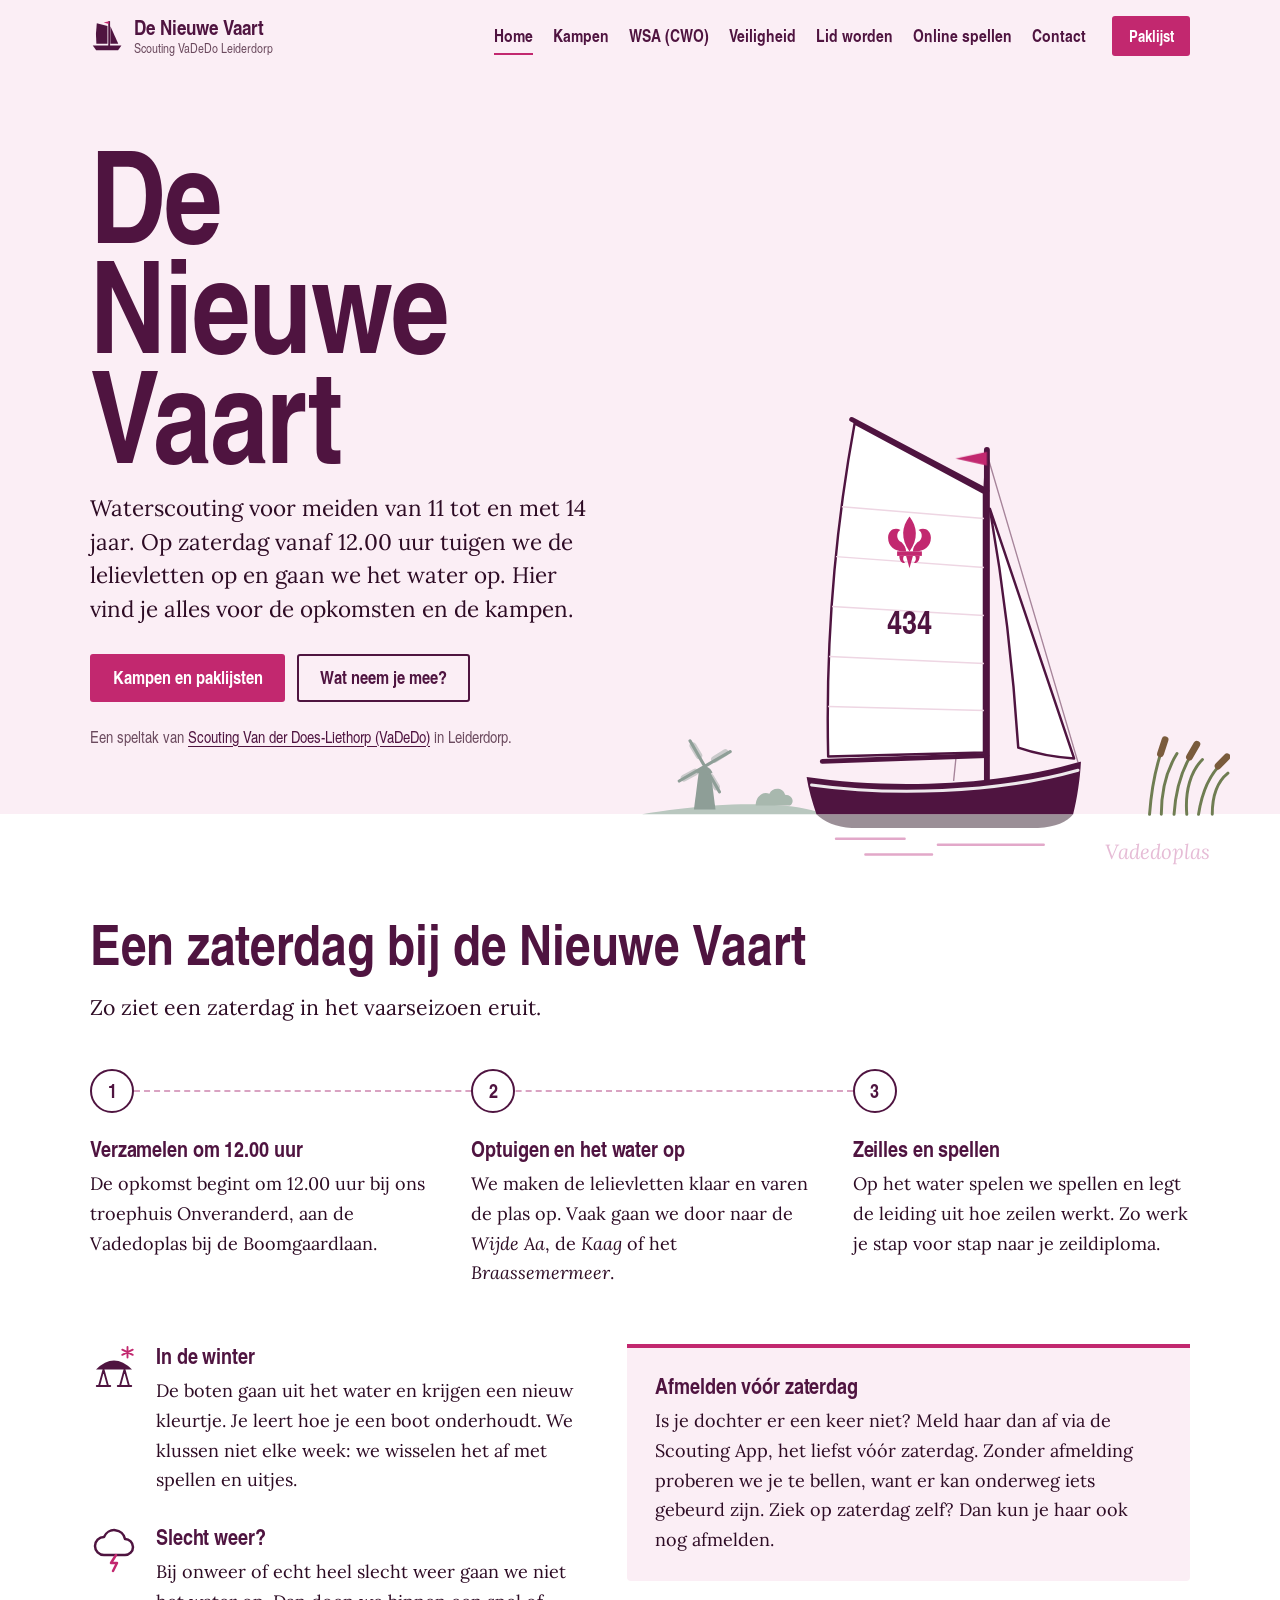
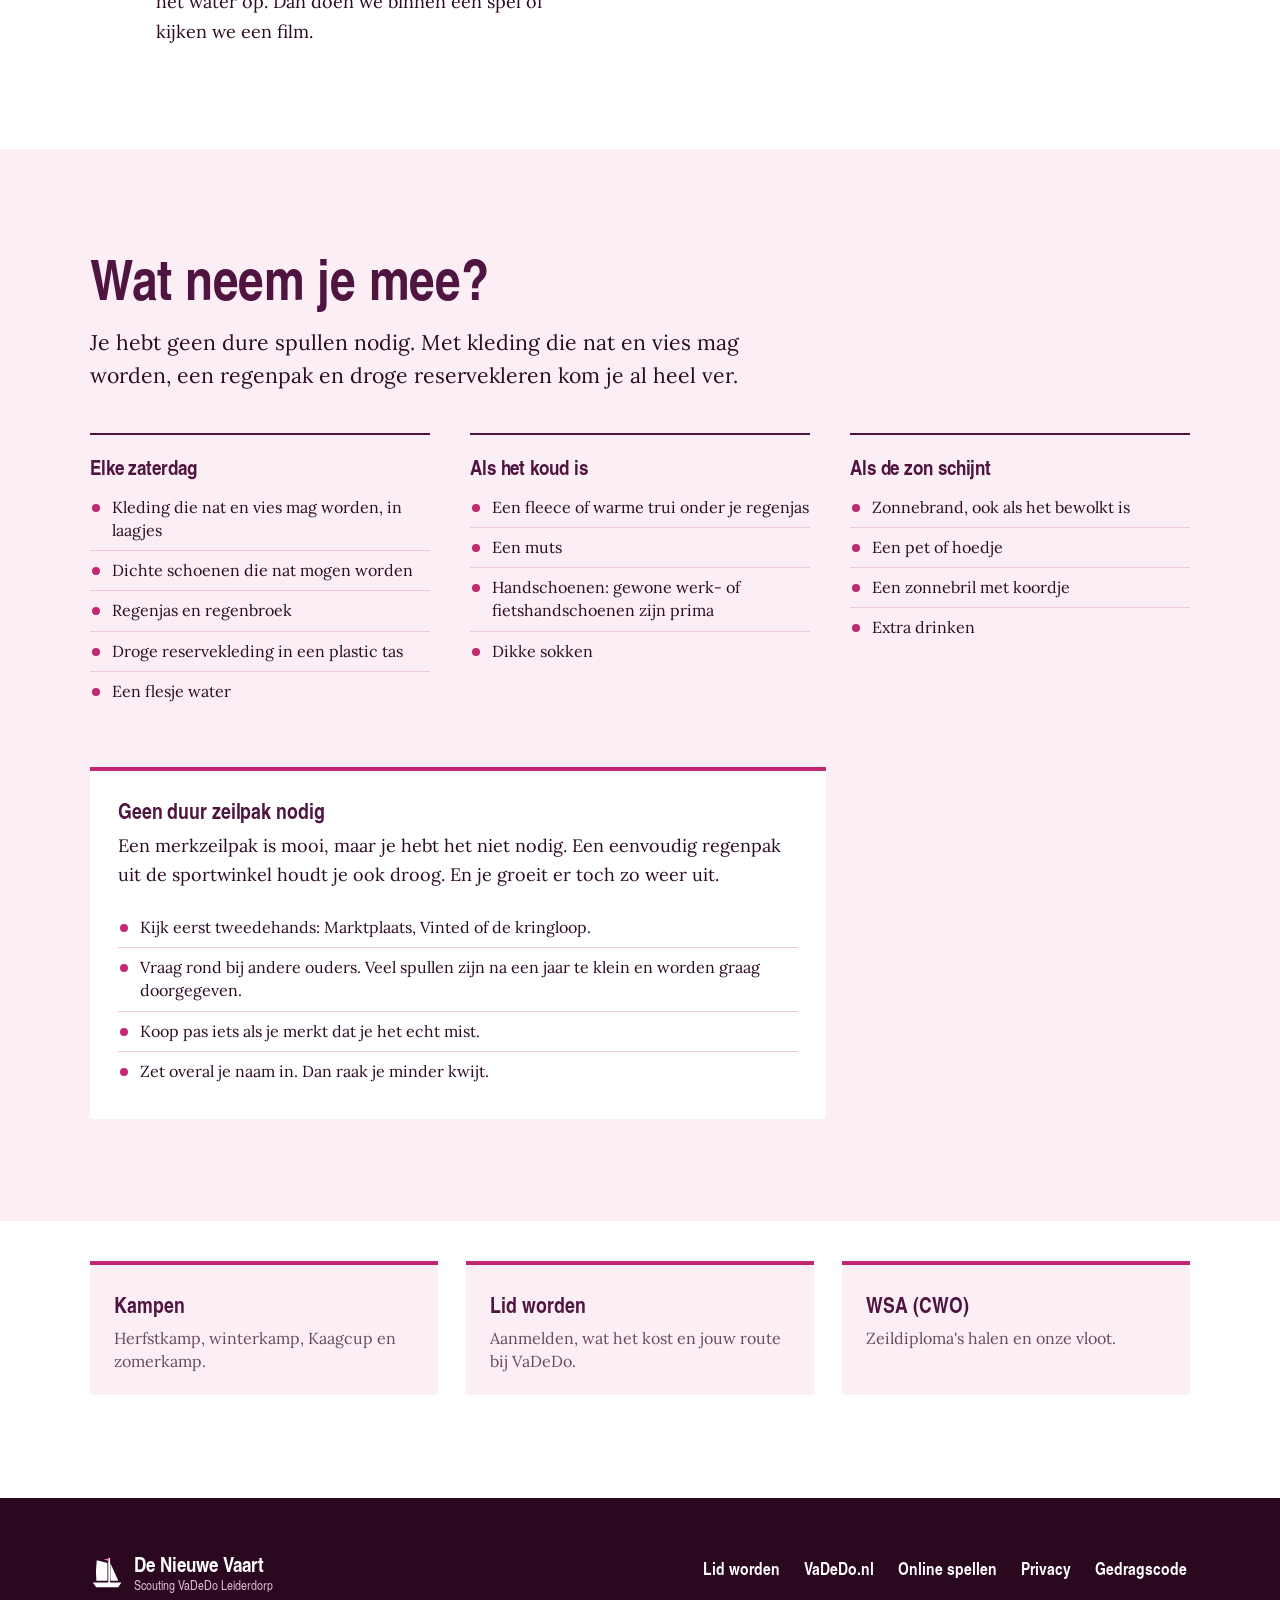
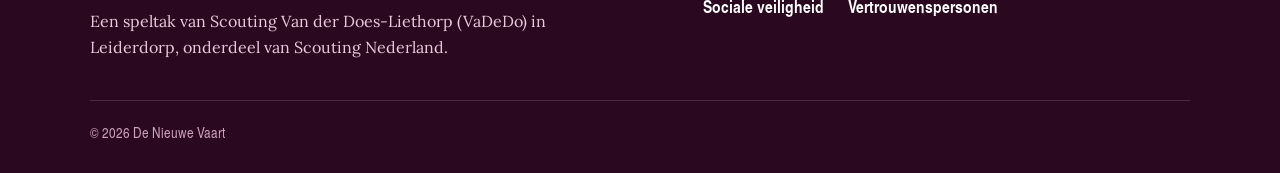
==== commit 779eeb3f: "Nieuwe indeling: spullen op home, kampen en paklijsten samen, Online spellen - Wat neem je mee en Ge" ====
--- a/index.html
+++ b/index.html
@@ -59,14 +59,14 @@
     <nav class="menu" id="hoofdmenu" aria-label="Hoofdmenu">
       <ul>
         <li><a href="index.html" aria-current="page">Home</a></li>
-        <li><a href="spullen.html">Spullen</a></li>
         <li><a href="kampen.html">Kampen</a></li>
-        <li><a href="zeilen.html">Zeilen leren</a></li>
+        <li><a href="zeilen.html">WSA (CWO)</a></li>
+        <li><a href="spullen.html">Veiligheid</a></li>
         <li><a href="lid-worden.html">Lid worden</a></li>
+        <li><a href="spellen.html">Online spellen</a></li>
         <li><a href="contact.html">Contact</a></li>
-        <li><a class="menu__extern" href="https://marktmeesters.onrender.com/" target="_blank" rel="noopener">Marktmeesters<svg viewBox="0 0 16 16" aria-hidden="true" focusable="false"><path d="M6 3h7v7M13 3 4 12"/></svg><span class="sr-only"> (opent in een nieuw tabblad)</span></a></li>
       </ul>
-      <a class="knop knop--das knop--klein" href="paklijst.html">Paklijst</a>
+      <a class="knop knop--das knop--klein" href="kampen.html#paklijst">Paklijst</a>
     </nav>
   </div>
 </header>
@@ -80,7 +80,7 @@
         <p class="held__intro">Waterscouting voor meiden van 11 tot en met 14 jaar. Op zaterdag vanaf 12.00 uur tuigen we de lelievletten op en gaan we het water op. Hier vind je alles voor de opkomsten en de kampen.</p>
         <div class="knoppen">
           <a class="knop knop--das" href="kampen.html">Kampen en paklijsten</a>
-          <a class="knop knop--rand" href="spullen.html">Wat neem je mee?</a>
+          <a class="knop knop--rand" href="index.html#spullen">Wat neem je mee?</a>
         </div>
         <p class="held__groep">Een speltak van <a href="https://www.vadedo.nl/">Scouting Van der Does-Liethorp (VaDeDo)</a> in Leiderdorp.</p>
       </div>
@@ -146,38 +146,6 @@
           <text class="kaartlabel" x="580" y="546" text-anchor="end">Vadedoplas</text>
         </svg>
       </div>
-    </div>
-  </section>
-
-  <section class="water" aria-labelledby="kampjaar-titel">
-    <svg class="water__lijnen" viewBox="0 0 1440 220" preserveAspectRatio="none" aria-hidden="true" focusable="false">
-      <g fill="none" stroke="#fff" stroke-opacity=".1" stroke-width="1.5">
-        <path vector-effect="non-scaling-stroke" d="M0 46C240 26 480 66 720 46S1200 26 1440 46"/>
-        <path vector-effect="non-scaling-stroke" d="M0 96C200 78 430 112 700 94S1180 76 1440 98"/>
-        <path vector-effect="non-scaling-stroke" d="M0 146C260 128 520 162 760 142S1220 124 1440 146"/>
-        <path vector-effect="non-scaling-stroke" d="M0 194C220 180 460 208 720 190S1200 176 1440 196"/>
-      </g>
-    </svg>
-    <div class="wrap">
-      <h2 class="water__titel" id="kampjaar-titel">Ons kampjaar</h2>
-      <ol class="kampjaar">
-        <li>
-          <span class="boei" aria-hidden="true"><svg viewBox="0 0 24 24" focusable="false"><path d="M5 19C5 10.5 10.5 5 19 5c0 8.5-5.5 14-14 14Z"/><path d="M5 19 13 11"/></svg></span>
-          <a href="kampen.html#kamp-herfst"><strong>Herfstkamp</strong><span>Vier dagen in de herfstvakantie, op Boterhuiseiland</span></a>
-        </li>
-        <li>
-          <span class="boei" aria-hidden="true"><svg viewBox="0 0 24 24" focusable="false"><path d="M12 3v18M4.2 7.5l15.6 9M4.2 16.5l15.6-9M9.5 4.5 12 7l2.5-2.5M9.5 19.5 12 17l2.5 2.5"/></svg></span>
-          <a href="kampen.html#kamp-winter"><strong>Winterkamp</strong><span>Een weekend in ons eigen troephuis</span></a>
-        </li>
-        <li>
-          <span class="boei" aria-hidden="true"><svg viewBox="0 0 24 24" focusable="false"><path d="M6 21V4"/><path d="M6 5h12l-3 4 3 4H6"/></svg></span>
-          <a href="kampen.html#kamp-kaagcup"><strong>Kaagcup</strong><span>Zeilwedstrijd op de <i>Kagerplassen</i>, na Hemelvaartsdag</span></a>
-        </li>
-        <li>
-          <span class="boei" aria-hidden="true"><svg viewBox="0 0 24 24" focusable="false"><circle cx="12" cy="12" r="4"/><path d="M12 2v2.5M12 19.5V22M2 12h2.5M19.5 12H22M4.9 4.9l1.8 1.8M17.3 17.3l1.8 1.8M4.9 19.1l1.8-1.8M17.3 6.7l1.8-1.8"/></svg></span>
-          <a href="kampen.html#kamp-zomer"><strong>Zomerkamp</strong><span>Een week kamperen, begin zomervakantie</span></a>
-        </li>
-      </ol>
     </div>
   </section>
 
@@ -229,13 +197,64 @@
     </div>
   </section>
 
+  <section class="sectie sectie--mist" id="spullen" aria-labelledby="spullen-titel">
+    <div class="wrap">
+      <div class="kolom-tekst">
+        <h2 id="spullen-titel">Wat neem je mee?</h2>
+        <p class="intro">Je hebt geen dure spullen nodig. Met kleding die nat en vies mag worden, een regenpak en droge reservekleren kom je al heel ver.</p>
+      </div>
+      <div class="spullen">
+        <div class="spullen__kolom">
+          <h3>Elke zaterdag</h3>
+          <ul class="lijst">
+            <li>Kleding die nat en vies mag worden, in laagjes</li>
+            <li>Dichte schoenen die nat mogen worden</li>
+            <li>Regenjas en regenbroek</li>
+            <li>Droge reservekleding in een plastic tas</li>
+            <li>Een flesje water</li>
+          </ul>
+        </div>
+        <div class="spullen__kolom">
+          <h3>Als het koud is</h3>
+          <ul class="lijst">
+            <li>Een fleece of warme trui onder je regenjas</li>
+            <li>Een muts</li>
+            <li>Handschoenen: gewone werk- of fietshandschoenen zijn prima</li>
+            <li>Dikke sokken</li>
+          </ul>
+        </div>
+        <div class="spullen__kolom">
+          <h3>Als de zon schijnt</h3>
+          <ul class="lijst">
+            <li>Zonnebrand, ook als het bewolkt is</li>
+            <li>Een pet of hoedje</li>
+            <li>Een zonnebril met koordje</li>
+            <li>Extra drinken</li>
+          </ul>
+        </div>
+      </div>
+      <div class="spullen__onder spullen__onder--een">
+        <div class="paneel paneel--das">
+          <h3>Geen duur zeilpak nodig</h3>
+          <p>Een merkzeilpak is mooi, maar je hebt het niet nodig. Een eenvoudig regenpak uit de sportwinkel houdt je ook droog. En je groeit er toch zo weer uit.</p>
+          <ul class="lijst">
+            <li>Kijk eerst tweedehands: Marktplaats, Vinted of de kringloop.</li>
+            <li>Vraag rond bij andere ouders. Veel spullen zijn na een jaar te klein en worden graag doorgegeven.</li>
+            <li>Koop pas iets als je merkt dat je het echt mist.</li>
+            <li>Zet overal je naam in. Dan raak je minder kwijt.</li>
+          </ul>
+        </div>
+      </div>
+    </div>
+  </section>
+
   <section class="sectie" aria-labelledby="verder-titel" style="padding-top:0">
     <div class="wrap">
       <h2 class="sr-only" id="verder-titel">Verder op deze site</h2>
       <nav class="verder" aria-label="Verder op deze site">
-        <a href="spullen.html"><strong>Wat neem je mee?</strong><span>Kleding, veiligheid en wat het kost.</span></a>
         <a href="kampen.html"><strong>Kampen</strong><span>Herfstkamp, winterkamp, Kaagcup en zomerkamp.</span></a>
-        <a href="lid-worden.html"><strong>Lid worden</strong><span>Zo meld je je aan, en jouw route bij VaDeDo.</span></a>
+        <a href="lid-worden.html"><strong>Lid worden</strong><span>Aanmelden, wat het kost en jouw route bij VaDeDo.</span></a>
+        <a href="zeilen.html"><strong>WSA (CWO)</strong><span>Zeildiploma's halen en onze vloot.</span></a>
       </nav>
     </div>
   </section>
@@ -260,7 +279,7 @@
     <ul class="voet__links">
       <li><a href="lid-worden.html">Lid worden</a></li>
       <li><a href="https://www.vadedo.nl/">VaDeDo.nl</a></li>
-      <li><a href="https://marktmeesters.onrender.com/" target="_blank" rel="noopener">Marktmeesters<span class="sr-only"> (opent in een nieuw tabblad)</span></a></li>
+      <li><a href="spellen.html">Online spellen</a></li>
       <li><a href="https://www.vadedo.nl/privacy">Privacy</a></li>
       <li><a href="https://www.vadedo.nl/gedragscode">Gedragscode</a></li>
       <li><a href="https://www.vadedo.nl/sociale-veiligheid">Sociale veiligheid</a></li>
--- a/style.css
+++ b/style.css
@@ -358,9 +358,7 @@
 
 /* ---------- Losse pagina's ---------- */
 .menu ul a[aria-current="page"]{border-bottom-color:var(--das)}
-@media (min-width:1024px){.menu ul{align-items:center}}
-.menu ul a.menu__extern{display:inline-flex;align-items:center;gap:5px}
-@media (max-width:1023px){.js .menu ul a.menu__extern{display:flex}}
+.menu__extern{display:inline-flex;align-items:center;gap:5px}
 .menu__extern svg{width:13px;height:13px;flex:none;fill:none;stroke:currentColor;stroke-width:2.2;stroke-linecap:round;stroke-linejoin:round}
 .sr-only{position:absolute;width:1px;height:1px;padding:0;margin:-1px;overflow:hidden;clip:rect(0,0,0,0);white-space:nowrap;border:0}
 .verder{display:grid;gap:20px;margin-top:40px}
@@ -369,3 +367,37 @@
 .verder a:hover{background:#F7DDEA;color:var(--inkt)}
 .verder strong{display:block;margin-bottom:4px;font-family:var(--kop);font-weight:700;font-size:1.35rem;color:var(--blouw)}
 .verder span{display:block;font-size:1rem;line-height:1.45;color:var(--grijs)}
+.spullen__onder--een{grid-template-columns:minmax(0,46rem)!important}
+.kosten{max-width:46rem}
+.kosten h2{font-size:clamp(1.9rem,1.4rem + 1.8vw,2.6rem)}
+.spellen{display:grid;gap:24px;margin-top:40px}
+@media (min-width:860px){.spellen{grid-template-columns:repeat(2,minmax(0,1fr))}}
+.spel{display:grid;grid-template-columns:64px minmax(0,1fr);gap:20px;align-items:start;padding:26px 28px;border-top:4px solid var(--das);border-radius:0 0 4px 4px;background:var(--mist);color:var(--inkt);text-decoration:none}
+.spel:hover{background:#F7DDEA;color:var(--inkt)}
+.spel__icoon{display:grid;place-items:center;width:64px;height:64px;border-radius:50%;background:var(--blouw)}
+.spel__icoon svg{width:34px;height:34px;fill:none;stroke:#fff;stroke-width:2.6;stroke-linecap:round;stroke-linejoin:round}
+.spel strong{display:flex;align-items:center;gap:8px;margin-bottom:6px;font-family:var(--kop);font-weight:700;font-size:1.6rem;line-height:1.1;color:var(--blouw)}
+.spel strong svg{width:16px;height:16px;fill:none;stroke:currentColor;stroke-width:2.2;stroke-linecap:round;stroke-linejoin:round}
+.spel__tekst>span{display:block;font-size:1rem;line-height:1.5;color:var(--grijs)}
+
+/* Minecraft */
+.mc{display:grid;gap:40px}
+@media (min-width:900px){.mc{grid-template-columns:minmax(0,1.3fr) minmax(0,1fr);gap:72px;align-items:start}}
+.sectie--donker .intro{color:#F5E4ED}
+.adres{display:flex;flex-wrap:wrap;align-items:center;gap:8px 14px;max-width:34rem;margin-top:30px;padding:16px 18px;border:1px solid rgba(255,255,255,.22);border-radius:4px;background:rgba(255,255,255,.04)}
+.adres__label{width:100%;font-family:var(--kop);font-size:.95rem;color:var(--licht-blauw)}
+.adres__waarde{margin-right:auto;font-family:var(--kop);font-weight:700;font-size:1.7rem;line-height:1.1;color:#fff;overflow-wrap:anywhere}
+.adres__melding{width:100%;min-height:1.3em;font-family:var(--kop);font-size:.95rem;color:#9FE0BC}
+.adres__melding:empty{display:none}
+.mc__editie{margin-top:12px;font-family:var(--kop);font-size:1rem;color:var(--licht-blauw)}
+.status{padding:28px;border:1px solid rgba(255,255,255,.14);border-radius:6px;background:#3A0F2E}
+.status svg{width:72px;height:72px;margin-bottom:20px;shape-rendering:crispEdges}
+.status h3{margin-bottom:12px;font-size:1.25rem}
+.status__regel{display:flex;align-items:center;gap:10px;margin-bottom:6px;font-family:var(--kop);font-weight:700;font-size:1.5rem;color:#fff}
+.status__stip{flex:none;width:12px;height:12px;border-radius:50%;background:#8FA3BF}
+.status[data-staat="online"] .status__stip{background:#3DDC84;box-shadow:0 0 0 4px rgba(61,220,132,.2)}
+.status[data-staat="offline"] .status__stip{background:#F2668B}
+.status__detail{margin:0;font-size:1rem;color:#EBC8DA}
+.kaart-vak{margin-top:44px;overflow:hidden;border:1px solid rgba(255,255,255,.2);border-radius:6px;background:#22071A}
+.kaart-vak iframe{display:block;width:100%;height:min(70vh,620px);border:0}
+.mc__voetnoot{margin-top:44px;font-family:var(--kop);font-size:.9rem;color:#CFA3BD}
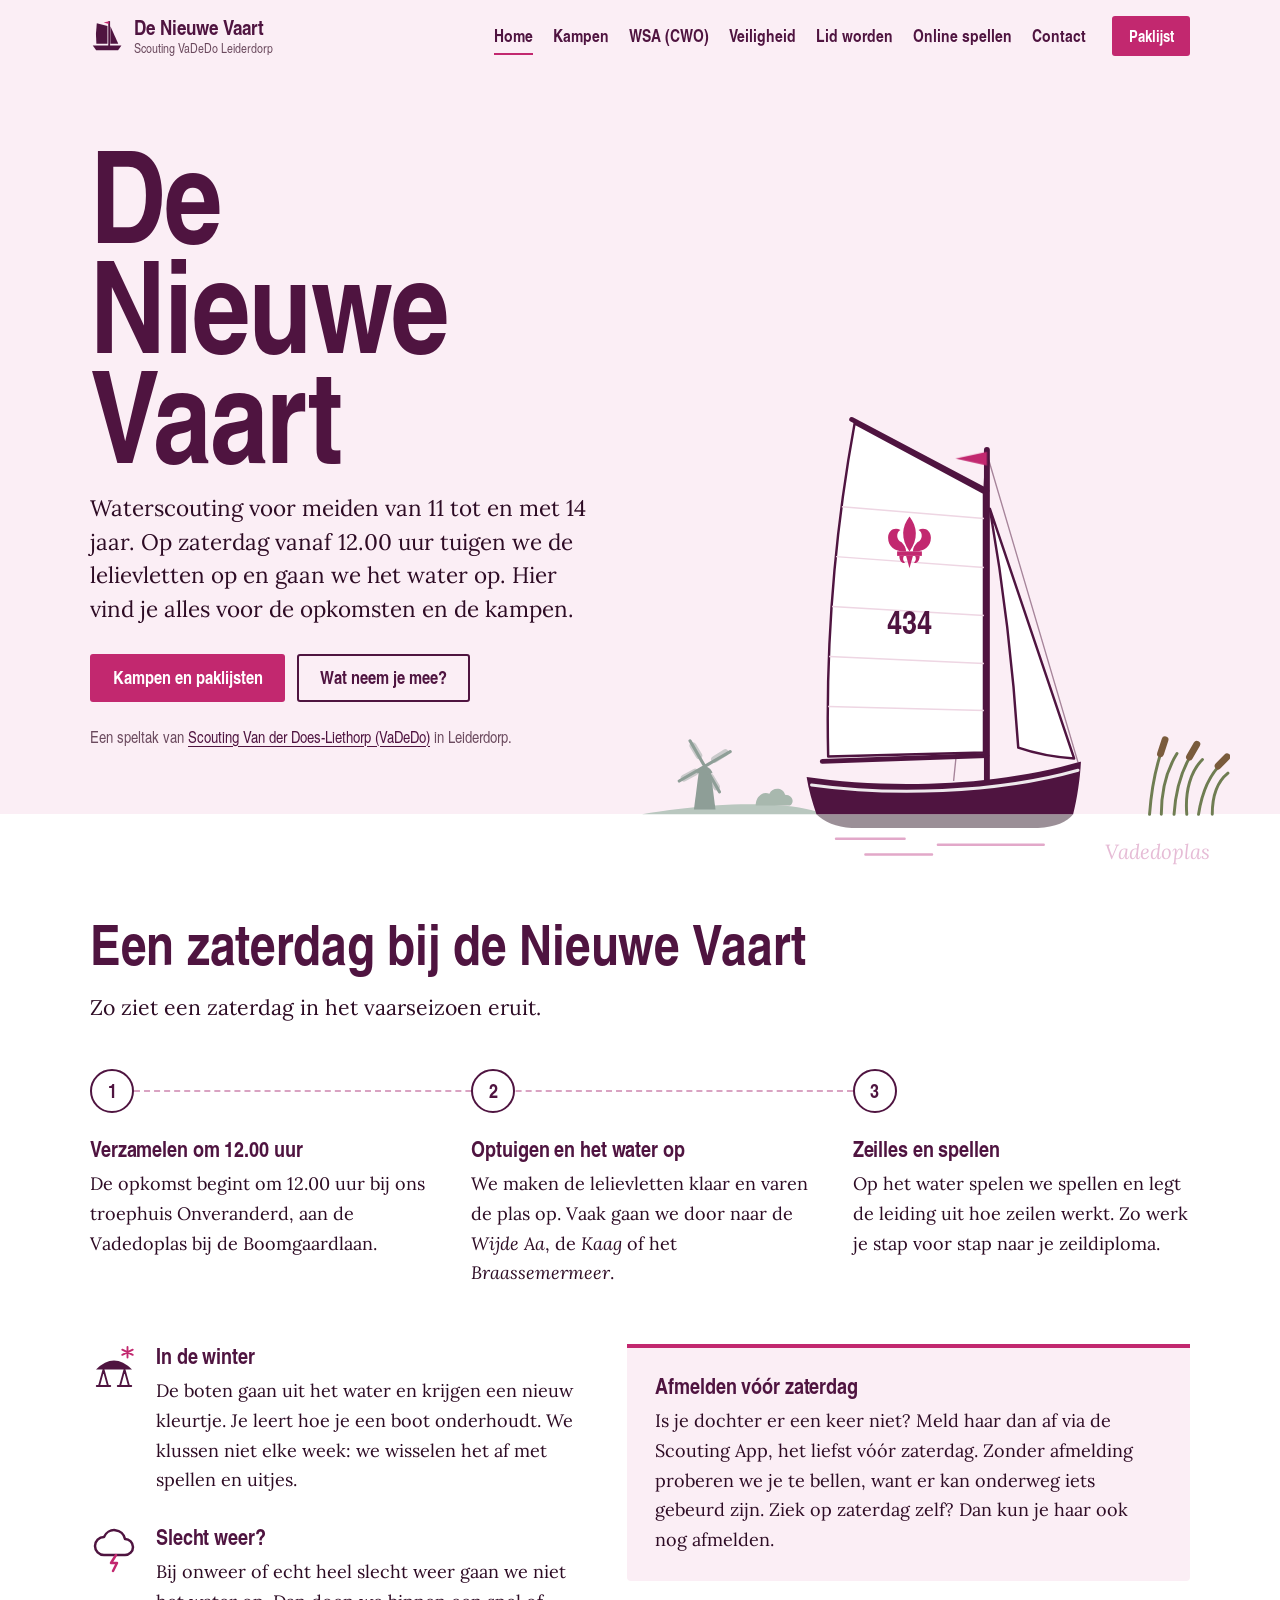
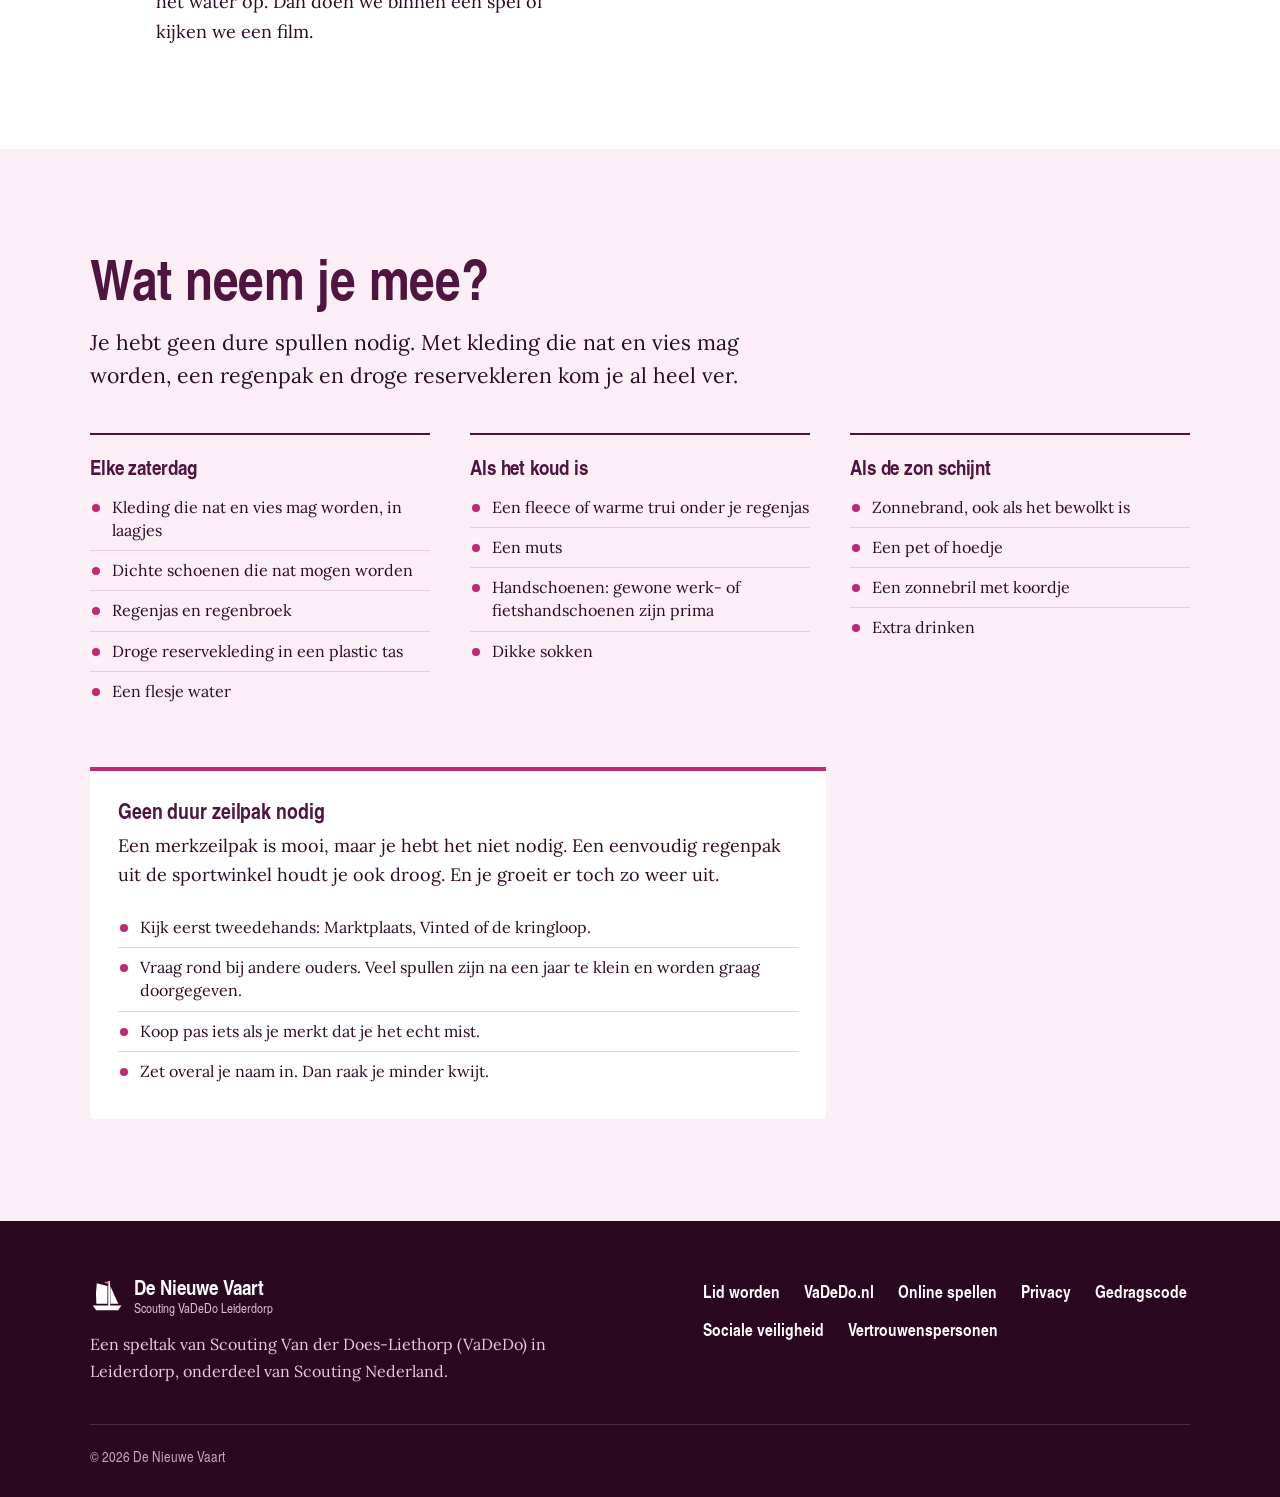
==== commit f0654974: "Tegels onderaan de pagina's weggehaald (dubbel met het menu) Co-Authored-By: Claude Opus 5.5 <norepl" ====
--- a/index.html
+++ b/index.html
@@ -248,17 +248,6 @@
     </div>
   </section>
 
-  <section class="sectie" aria-labelledby="verder-titel" style="padding-top:0">
-    <div class="wrap">
-      <h2 class="sr-only" id="verder-titel">Verder op deze site</h2>
-      <nav class="verder" aria-label="Verder op deze site">
-        <a href="kampen.html"><strong>Kampen</strong><span>Herfstkamp, winterkamp, Kaagcup en zomerkamp.</span></a>
-        <a href="lid-worden.html"><strong>Lid worden</strong><span>Aanmelden, wat het kost en jouw route bij VaDeDo.</span></a>
-        <a href="zeilen.html"><strong>WSA (CWO)</strong><span>Zeildiploma's halen en onze vloot.</span></a>
-      </nav>
-    </div>
-  </section>
-
 </main>
 
 <footer class="voet">
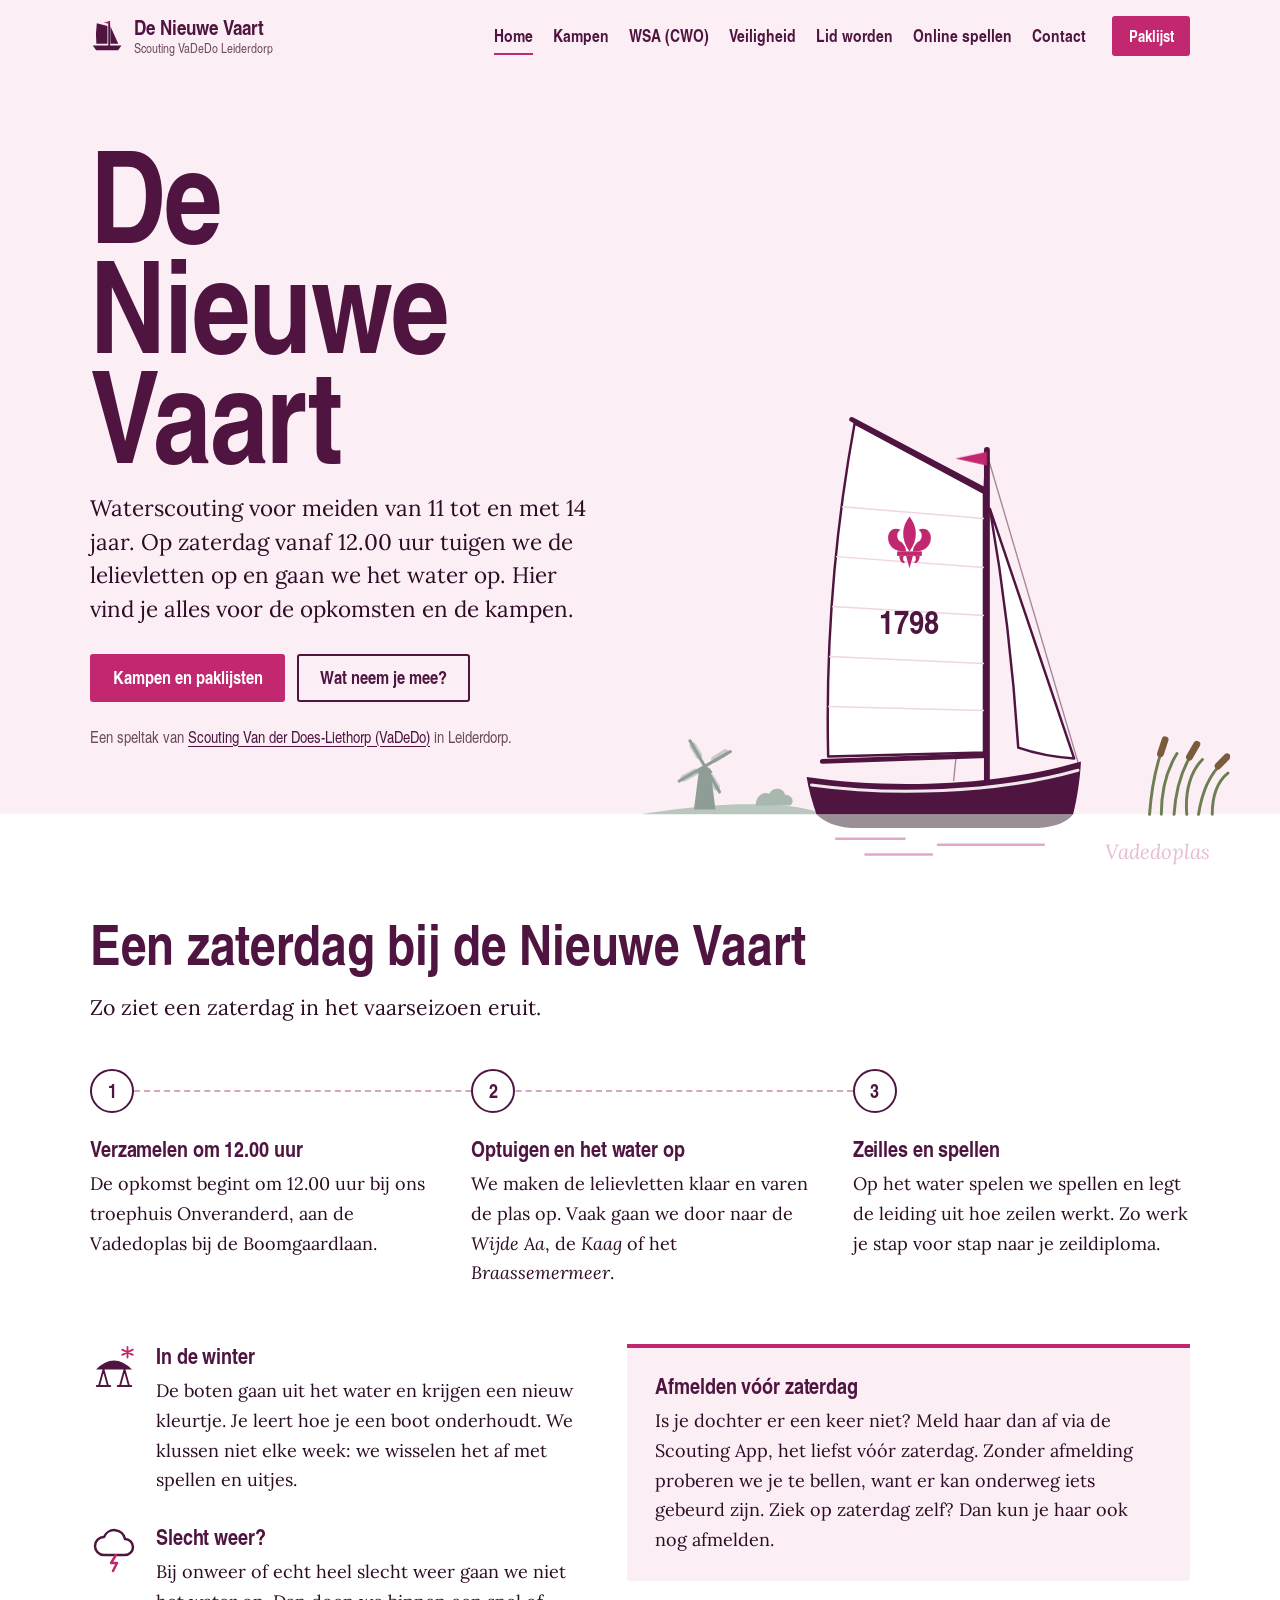
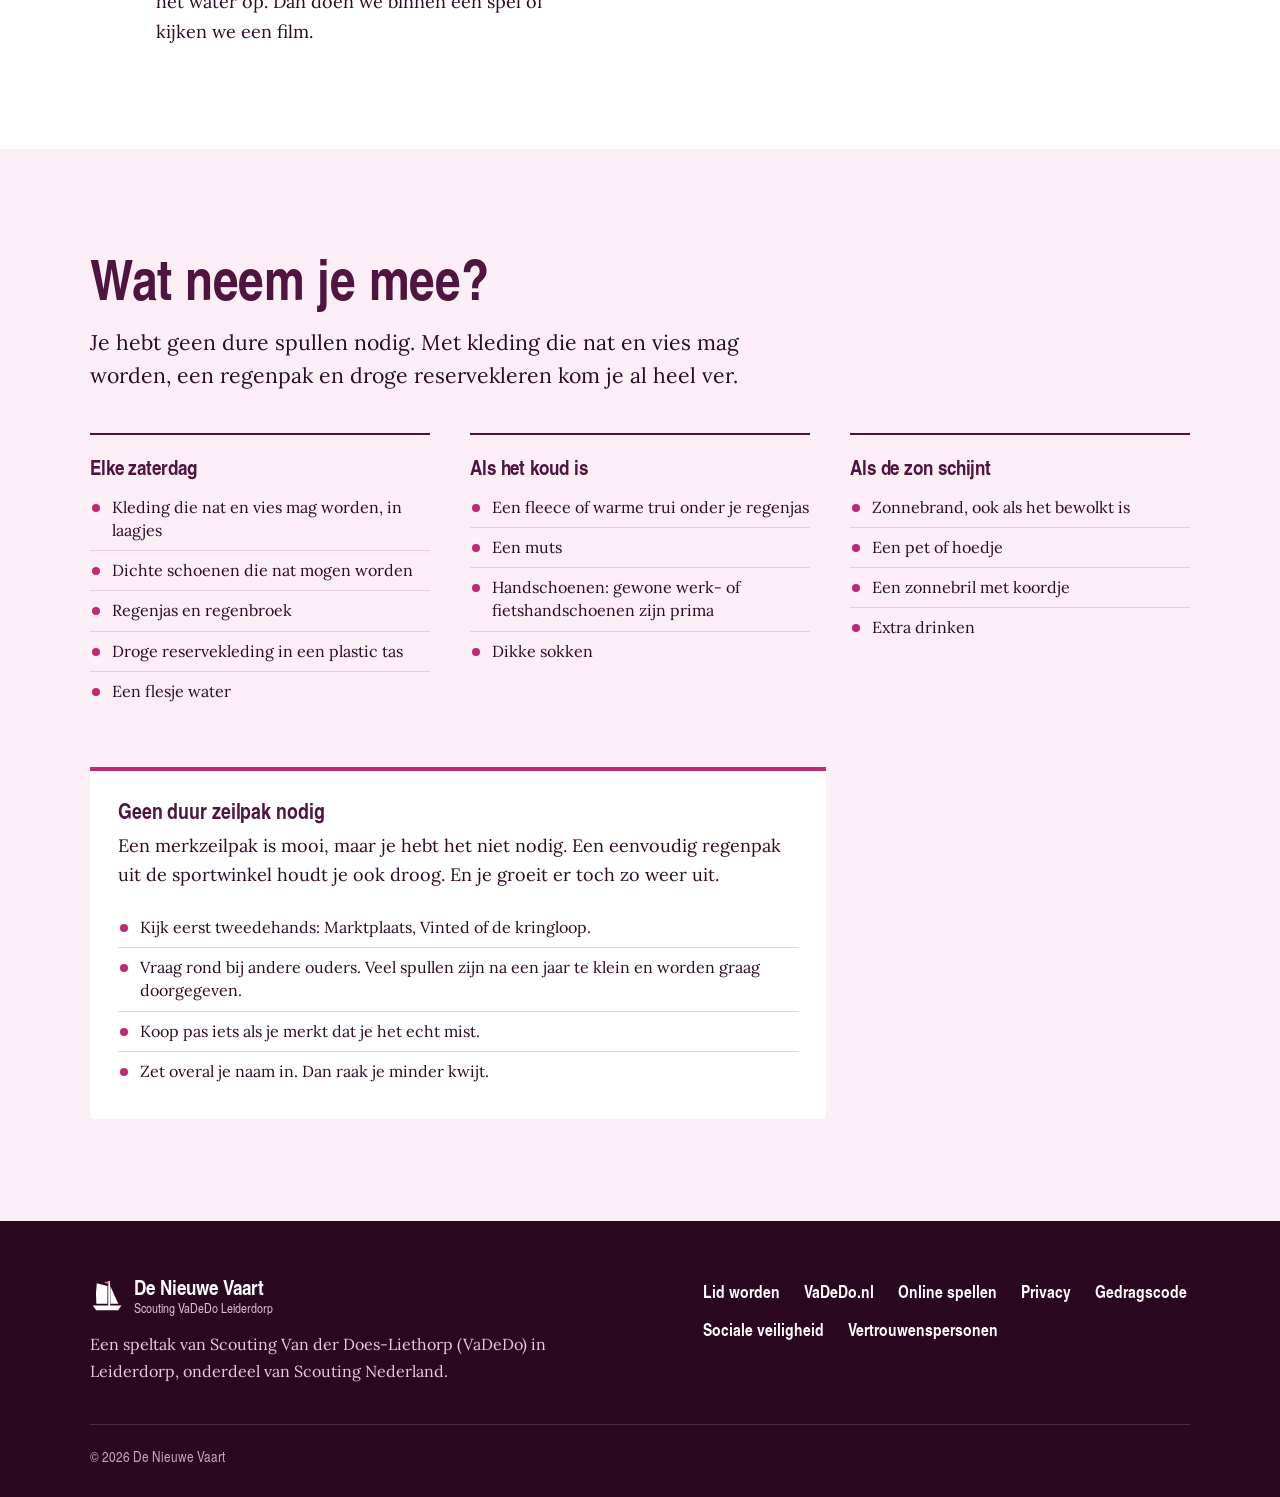
==== commit 7092db12: "Eigen vloot van de Nieuwe Vaart en de rest van VaDeDo (bron: VaDeDo-wiki) - Boten 755, 1063, 1766 en" ====
--- a/index.html
+++ b/index.html
@@ -127,7 +127,7 @@
               <path d="M9 31h22v4H9Z"/>
               <path d="M17 35l3 11 3-11ZM11 35c0 5 3 7 5 6-2-2-2-4-1-6ZM29 35c0 5-3 7-5 6 2-2 2-4 1-6Z"/>
             </g>
-            <text class="zeilnummer" x="273" y="316" text-anchor="middle" font-size="34" fill="#4F1440">434</text>
+            <text class="zeilnummer" x="273" y="316" text-anchor="middle" font-size="34" fill="#4F1440">1798</text>
             <path d="M355 188 441 443Q410 441 384 432Q376 308 355 188Z" fill="#fff" stroke="#4F1440" stroke-width="2.5" stroke-linejoin="round"/>
             <path d="M352 170 214 97" stroke="#4F1440" stroke-width="5" stroke-linecap="round"/>
           </g>
--- a/style.css
+++ b/style.css
@@ -379,6 +379,23 @@
 .spel strong{display:flex;align-items:center;gap:8px;margin-bottom:6px;font-family:var(--kop);font-weight:700;font-size:1.6rem;line-height:1.1;color:var(--blouw)}
 .spel strong svg{width:16px;height:16px;fill:none;stroke:currentColor;stroke-width:2.2;stroke-linecap:round;stroke-linejoin:round}
 .spel__tekst>span{display:block;font-size:1rem;line-height:1.5;color:var(--grijs)}
+.vloot__kop{margin-top:48px;font-size:1.5rem}
+.vloot__kop--rest{margin-top:64px}
+.vloot--eigen{margin-top:16px}
+.vloot__jaar{font-size:.95rem;color:var(--grijs)}
+@media (min-width:700px){.vloot--eigen{grid-template-columns:repeat(2,minmax(0,1fr))}.vloot__jaar{grid-column:2}}
+@media (min-width:1000px){.vloot--eigen{grid-template-columns:repeat(4,minmax(0,1fr));column-gap:32px}.vloot--eigen li{grid-template-columns:minmax(0,1fr)}.vloot--eigen .vloot__jaar{grid-column:1}}
+.vloot__sleper{margin-top:20px;font-size:1rem;color:var(--grijs)}
+.vloot__sleper strong{font-family:var(--kop);font-size:1.1rem;color:var(--blouw)}
+.vloot-rest{display:grid;grid-template-columns:repeat(2,minmax(0,1fr));gap:28px 24px;margin-top:20px}
+@media (min-width:900px){.vloot-rest{grid-template-columns:repeat(4,minmax(0,1fr));gap:32px}}
+.vloot-rest__groep{padding-top:14px;border-top:2px solid var(--blouw)}
+.vloot-rest h4{font-size:1.15rem}
+.vloot-rest__tweede{margin-top:22px}
+.vloot-rest ul{margin:0;padding:0;list-style:none}
+.vloot-rest li{padding:5px 0;border-bottom:1px solid var(--lijn);font-size:1rem;line-height:1.35}
+.vloot-rest li span{display:inline-block;min-width:3em;font-family:var(--kop);font-weight:700;color:var(--das);font-variant-numeric:tabular-nums}
+.vloot-rest__sleper{color:var(--grijs);font-style:italic}
 
 /* Minecraft */
 .mc{display:grid;gap:40px}
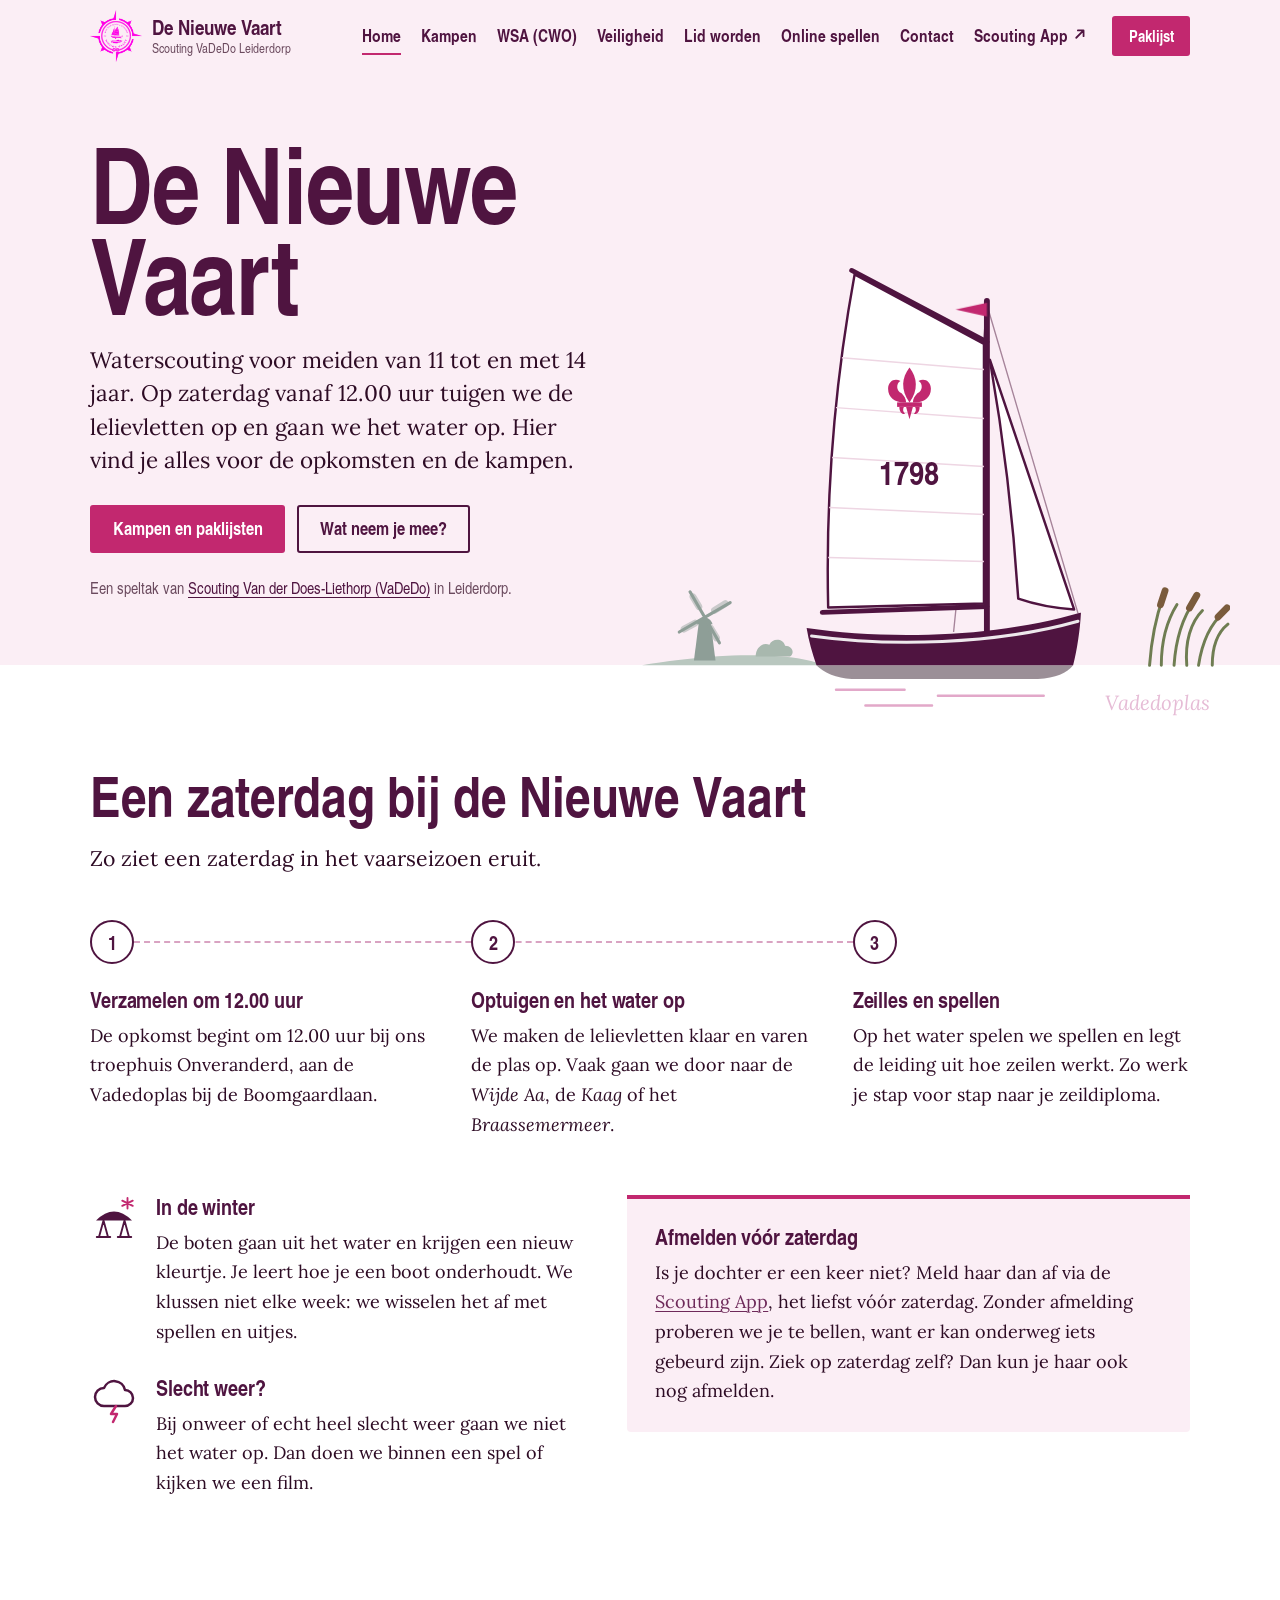
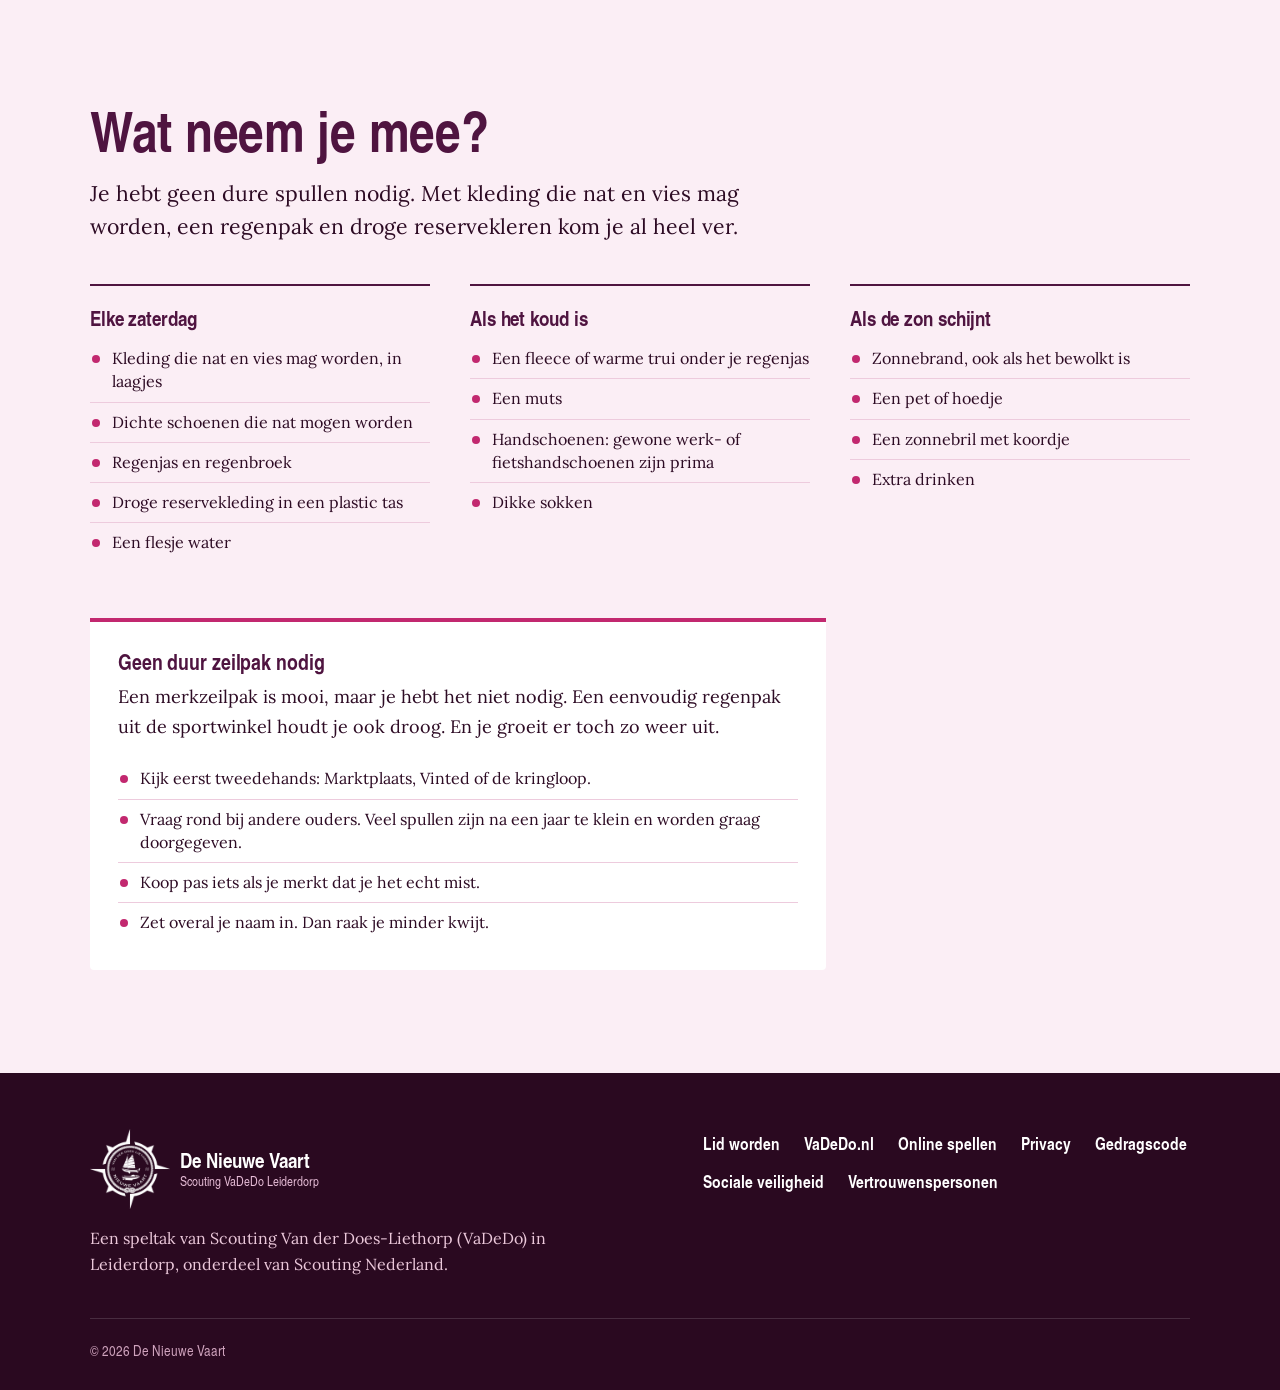
==== commit e40ccc66: "Logo van de Nieuwe Vaart en link naar de Scouting App - Logo in kopbalk, voet (wit), favicon en deel" ====
--- a/index.html
+++ b/index.html
@@ -13,7 +13,9 @@
 <meta property="og:title" content="De Nieuwe Vaart | Waterscouting in Leiderdorp">
 <meta property="og:description" content="Elke zaterdag vanaf 12.00 uur zeilen in lelievletten. Alles over spullen, kampen en paklijsten voor meiden van 11 tot en met 14 jaar bij Scouting VaDeDo in Leiderdorp.">
 <meta property="og:url" content="https://nieuwevaart.nl/">
-<link rel="icon" href="data:image/svg+xml,%3Csvg xmlns='http://www.w3.org/2000/svg' viewBox='0 0 32 32'%3E%3Crect width='32' height='32' rx='7' fill='%234F1440'/%3E%3Cpath d='M15.6 8.2 7.4 6Q6.2 14.6 7 22.2h8.6Z' fill='%23fff'/%3E%3Cpath d='M18 8.4 24.6 22.2H18Z' fill='%23fff'/%3E%3Crect x='16.3' y='4.6' width='1.3' height='19.4' fill='%23fff'/%3E%3Cpath d='M5 23.6h22.4l-2.6 3.6H7.6Z' fill='%23fff'/%3E%3Cpath d='M17 4.6 12.8 5.8 17 7Z' fill='%23FF6FB5'/%3E%3C/svg%3E">
+<link rel="icon" type="image/png" href="img/favicon-64.png">
+<link rel="apple-touch-icon" href="img/logo-192.png">
+<meta property="og:image" content="https://nieuwevaart.onrender.com/img/og.png">
 <script>document.documentElement.classList.add('js');</script>
 <link rel="stylesheet" href="style.css">
 <script type="application/ld+json">
@@ -46,13 +48,7 @@
 <header class="kop" id="kop">
   <div class="wrap kop__inner">
     <a class="merk" href="index.html">
-      <svg class="merk__icoon" viewBox="0 0 32 32" aria-hidden="true" focusable="false">
-        <path d="M16.4 6.6 6.4 3.9Q5 14 6 23.4h10.4Z" fill="currentColor"/>
-        <path d="M19.2 6.8 26.6 23.4h-7.4Z" fill="currentColor"/>
-        <rect x="17.2" y="2" width="1.7" height="23.6" fill="currentColor"/>
-        <path d="M2.6 25h27l-3.2 4.4H5.8Z" fill="currentColor"/>
-        <path d="M18 2 12.8 3.4 18 4.8Z" fill="#C2286F"/>
-      </svg>
+      <img class="merk__logo" src="img/logo-96.png" width="52" height="52" alt="">
       <span class="merk__tekst"><span class="merk__naam">De Nieuwe Vaart</span><span class="merk__sub">Scouting VaDeDo Leiderdorp</span></span>
     </a>
     <button class="menuknop" type="button" aria-expanded="false" aria-controls="hoofdmenu">Menu</button>
@@ -65,6 +61,7 @@
         <li><a href="lid-worden.html">Lid worden</a></li>
         <li><a href="spellen.html">Online spellen</a></li>
         <li><a href="contact.html">Contact</a></li>
+        <li><a class="menu__extern" href="https://app.scouting.nl/app/#/login?lang=nl_nl" target="_blank" rel="noopener">Scouting App<svg viewBox="0 0 16 16" aria-hidden="true" focusable="false"><path d="M6 3h7v7M13 3 4 12"/></svg><span class="sr-only"> (opent in een nieuw tabblad)</span></a></li>
       </ul>
       <a class="knop knop--das knop--klein" href="kampen.html#paklijst">Paklijst</a>
     </nav>
@@ -191,7 +188,7 @@
         </div>
         <div class="afmelden">
           <h3>Afmelden vóór zaterdag</h3>
-          <p>Is je dochter er een keer niet? Meld haar dan af via de Scouting App, het liefst vóór zaterdag. Zonder afmelding proberen we je te bellen, want er kan onderweg iets gebeurd zijn. Ziek op zaterdag zelf? Dan kun je haar ook nog afmelden.</p>
+          <p>Is je dochter er een keer niet? Meld haar dan af via de <a href="https://app.scouting.nl/app/#/login?lang=nl_nl" target="_blank" rel="noopener">Scouting App<span class="sr-only"> (opent in een nieuw tabblad)</span></a>, het liefst vóór zaterdag. Zonder afmelding proberen we je te bellen, want er kan onderweg iets gebeurd zijn. Ziek op zaterdag zelf? Dan kun je haar ook nog afmelden.</p>
         </div>
       </div>
     </div>
@@ -254,13 +251,7 @@
   <div class="wrap voet__grid">
     <div>
       <a class="merk" href="index.html">
-        <svg class="merk__icoon" viewBox="0 0 32 32" aria-hidden="true" focusable="false">
-          <path d="M16.4 6.6 6.4 3.9Q5 14 6 23.4h10.4Z" fill="currentColor"/>
-          <path d="M19.2 6.8 26.6 23.4h-7.4Z" fill="currentColor"/>
-          <rect x="17.2" y="2" width="1.7" height="23.6" fill="currentColor"/>
-          <path d="M2.6 25h27l-3.2 4.4H5.8Z" fill="currentColor"/>
-          <path d="M18 2 12.8 3.4 18 4.8Z" fill="#FF6FB5"/>
-        </svg>
+        <img class="merk__logo merk__logo--groot" src="img/logo-wit-192.png" width="80" height="80" alt="">
         <span class="merk__tekst"><span class="merk__naam">De Nieuwe Vaart</span><span class="merk__sub">Scouting VaDeDo Leiderdorp</span></span>
       </a>
       <p class="voet__tekst">Een speltak van Scouting Van der Does-Liethorp (VaDeDo) in Leiderdorp, onderdeel van Scouting Nederland.</p>
--- a/style.css
+++ b/style.css
@@ -82,7 +82,7 @@
 .menu ul a{padding:6px 0;border-bottom:2px solid transparent;font-family:var(--kop);font-weight:700;font-size:1.0625rem;color:var(--blouw);text-decoration:none}
 .menu ul a:hover{border-bottom-color:var(--das);color:var(--blouw)}
 .menuknop{display:none}
-@media (max-width:1023px){
+@media (max-width:1219px){
   .kop__inner{flex-wrap:wrap}
   .menu ul{flex-wrap:wrap;gap:6px 18px}
   .js .kop__inner{flex-wrap:nowrap}
@@ -379,6 +379,14 @@
 .spel strong{display:flex;align-items:center;gap:8px;margin-bottom:6px;font-family:var(--kop);font-weight:700;font-size:1.6rem;line-height:1.1;color:var(--blouw)}
 .spel strong svg{width:16px;height:16px;fill:none;stroke:currentColor;stroke-width:2.2;stroke-linecap:round;stroke-linejoin:round}
 .spel__tekst>span{display:block;font-size:1rem;line-height:1.5;color:var(--grijs)}
+.merk__logo{width:52px;height:52px;flex:none}
+.menu ul a.menu__extern{display:inline-flex;align-items:center;gap:5px}
+.menu__extern svg{width:13px;height:13px;flex:none;fill:none;stroke:currentColor;stroke-width:2.2;stroke-linecap:round;stroke-linejoin:round}
+@media (max-width:1219px){.js .menu ul a.menu__extern{display:flex}}
+@media (min-width:1220px){.menu ul{align-items:center}}
+.menu ul a{white-space:nowrap}
+.held h1{font-size:clamp(3.5rem,1.6rem + 6.4vw,6.6rem)}
+.merk__logo--groot{width:80px;height:80px}
 .vloot__kop{margin-top:48px;font-size:1.5rem}
 .vloot__kop--rest{margin-top:64px}
 .vloot--eigen{margin-top:16px}
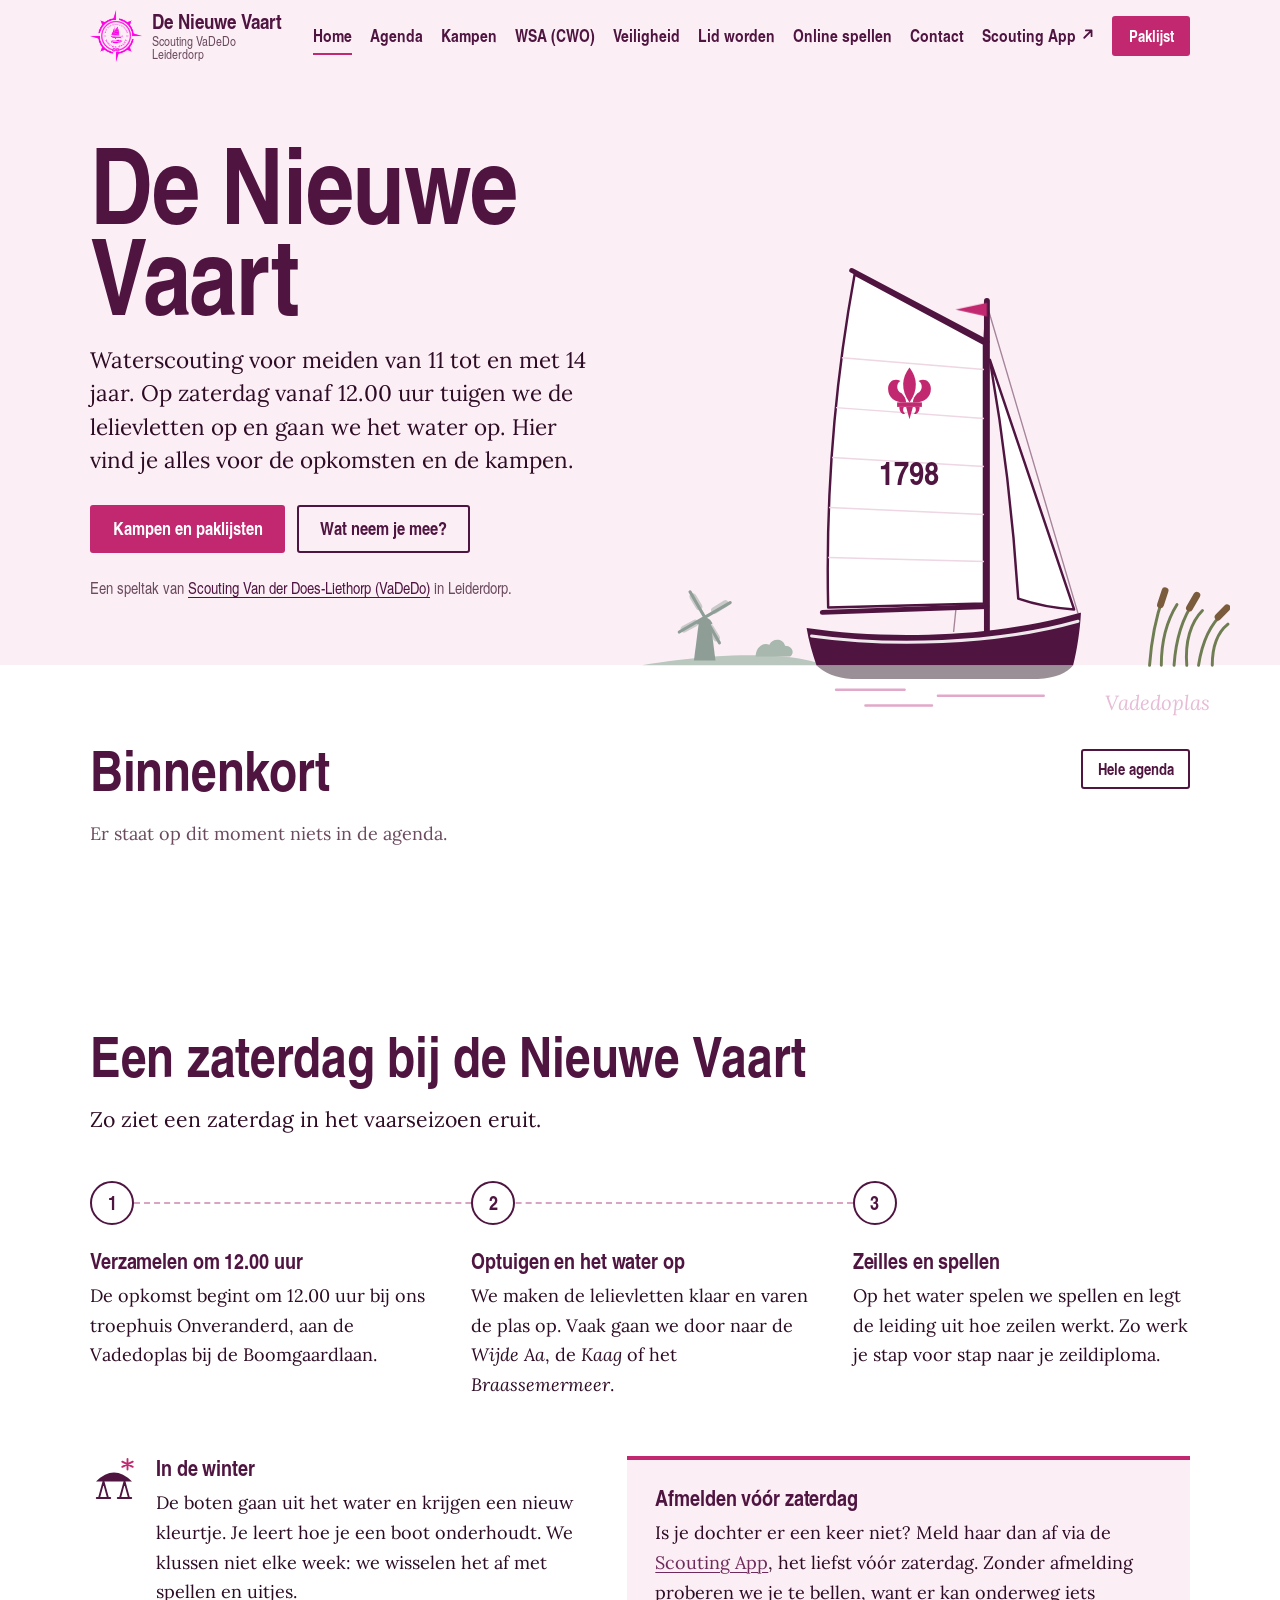
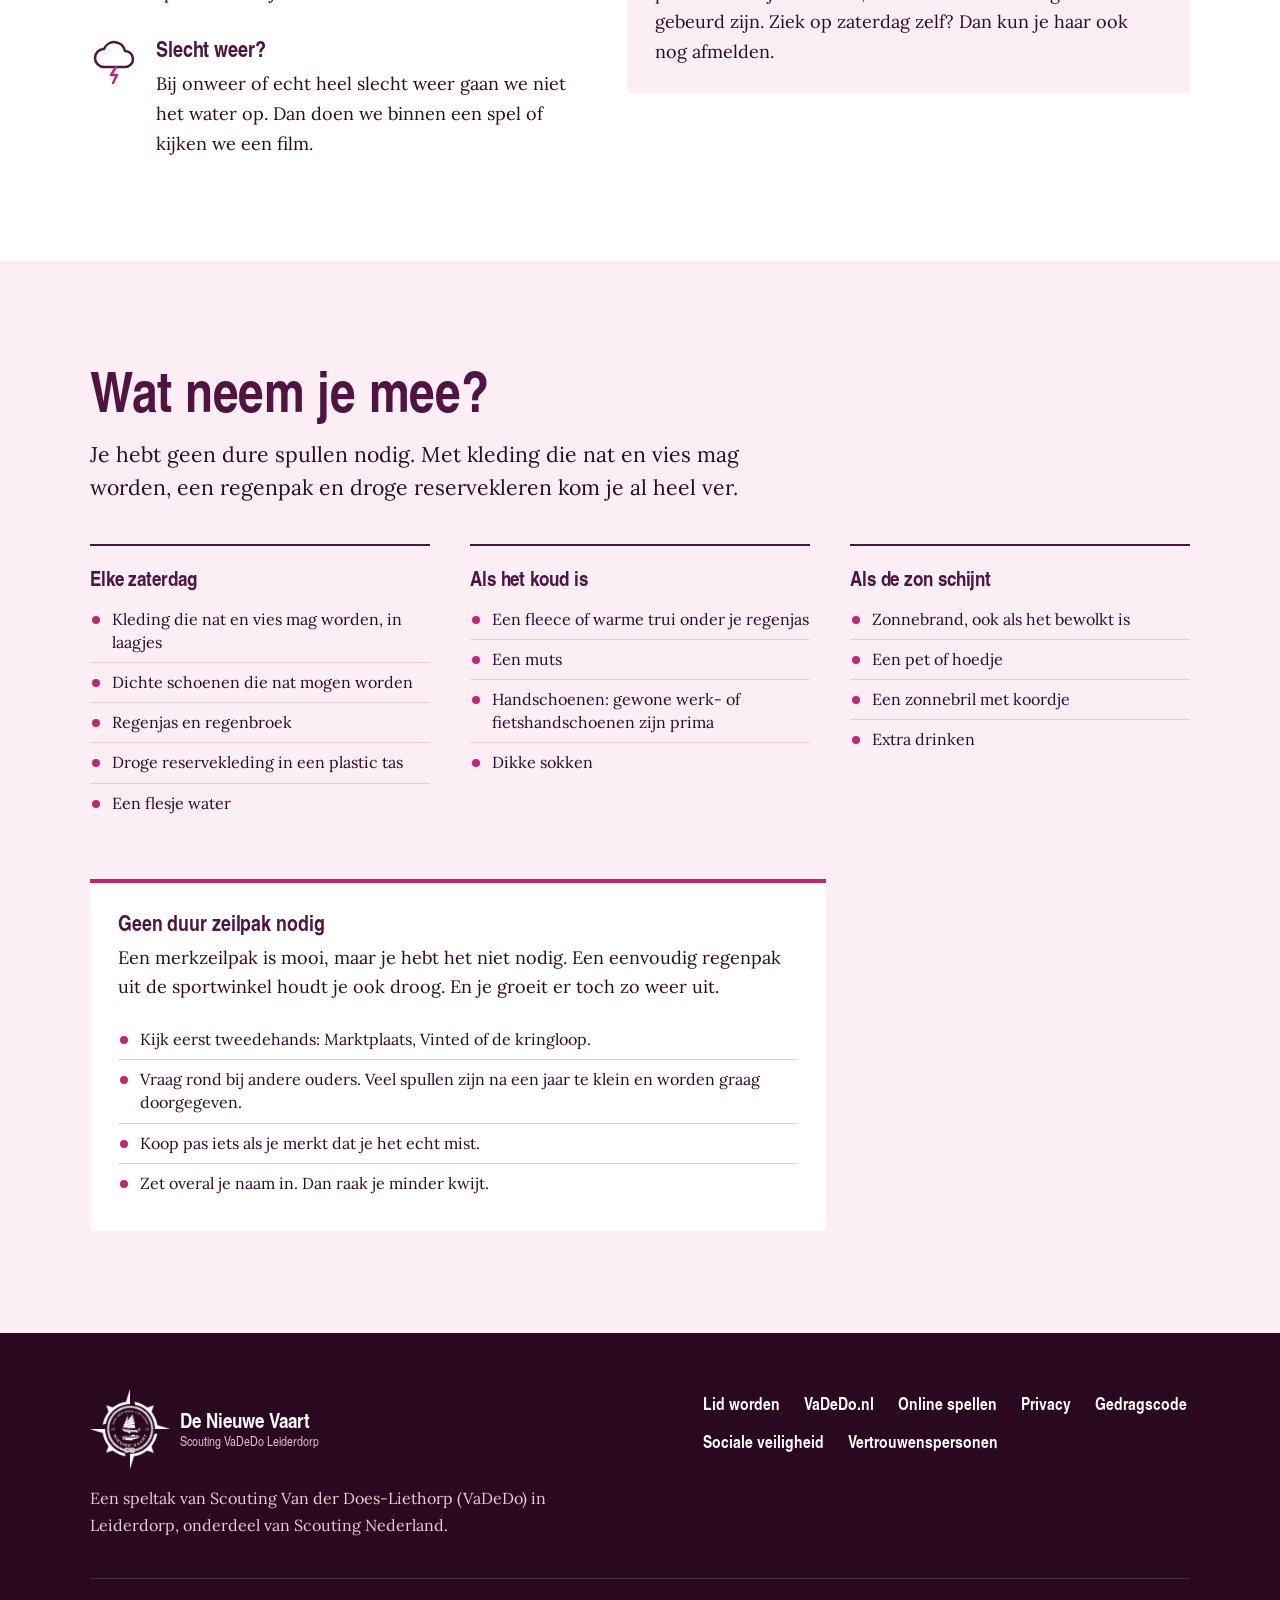
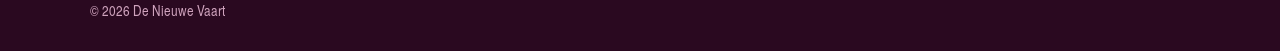
==== commit 0ede19c6: "Agenda op de site: opkomsten, speciale opkomsten en kampen - Nieuwe pagina Agenda met filters en kno" ====
--- a/index.html
+++ b/index.html
@@ -55,6 +55,7 @@
     <nav class="menu" id="hoofdmenu" aria-label="Hoofdmenu">
       <ul>
         <li><a href="index.html" aria-current="page">Home</a></li>
+        <li><a href="agenda.html">Agenda</a></li>
         <li><a href="kampen.html">Kampen</a></li>
         <li><a href="zeilen.html">WSA (CWO)</a></li>
         <li><a href="spullen.html">Veiligheid</a></li>
@@ -143,6 +144,16 @@
           <text class="kaartlabel" x="580" y="546" text-anchor="end">Vadedoplas</text>
         </svg>
       </div>
+    </div>
+  </section>
+
+  <section class="sectie binnenkort" id="binnenkort" aria-labelledby="binnenkort-titel">
+    <div class="wrap">
+      <div class="binnenkort__kop">
+        <h2 id="binnenkort-titel">Binnenkort</h2>
+        <a class="knop knop--rand knop--klein" href="agenda.html">Hele agenda</a>
+      </div>
+      <div id="binnenkort-lijst" aria-live="polite"><p class="agenda-leeg">Agenda laden…</p></div>
     </div>
   </section>
 
@@ -272,5 +283,8 @@
 </footer>
 
 <script src="script.js"></script>
+<script src="agenda-instellingen.js"></script>
+<script src="agenda-ics.js"></script>
+<script src="agenda.js"></script>
 </body>
 </html>
--- a/style.css
+++ b/style.css
@@ -380,6 +380,42 @@
 .spel strong svg{width:16px;height:16px;fill:none;stroke:currentColor;stroke-width:2.2;stroke-linecap:round;stroke-linejoin:round}
 .spel__tekst>span{display:block;font-size:1rem;line-height:1.5;color:var(--grijs)}
 .merk__logo{width:52px;height:52px;flex:none}
+.menu ul{gap:18px}
+.pagina-titel{font-size:clamp(2.6rem,1.7rem + 3.4vw,4.25rem);line-height:.95;margin-bottom:.35em}
+/* Agenda */
+.agenda-filters{display:flex;flex-wrap:wrap;gap:8px;margin-top:28px}
+.agenda-filters .tab[aria-pressed="true"]{background:var(--blouw);color:#fff}
+.agenda-lijst{margin-top:12px}
+.agenda-maand{margin:40px 0 4px;font-size:1.5rem;text-transform:capitalize}
+.agenda-items{margin:0;padding:0;list-style:none}
+.agenda-item{--kleur:var(--vadedo);display:grid;grid-template-columns:64px minmax(0,1fr);gap:18px;padding:18px 0;border-bottom:1px solid var(--lijn)}
+.agenda-item--speciaal{--kleur:var(--das)}
+.agenda-item--kamp{--kleur:#C8641B}
+.agenda-item__datum{display:grid;justify-items:center;align-content:start;padding:8px 0 10px;border-top:4px solid var(--kleur);border-radius:0 0 4px 4px;background:var(--mist);font-family:var(--kop);font-weight:700;line-height:1;color:var(--blouw)}
+.agenda-item__dag{font-size:.85rem;font-weight:400;color:var(--grijs)}
+.agenda-item__nr{margin:4px 0 3px;font-size:1.75rem}
+.agenda-item__mnd{font-size:.9rem}
+.agenda-item__soort{display:block;margin-bottom:3px;font-family:var(--kop);font-weight:700;font-size:.85rem;letter-spacing:.04em;text-transform:uppercase;color:var(--kleur)}
+.agenda-item__titel{margin:0 0 4px;font-size:1.3rem}
+.agenda-item__meta{margin:0;font-size:1rem;color:var(--grijs);-webkit-hyphens:manual;hyphens:manual}
+.agenda-item__info{margin-top:8px;font-size:1rem}
+.agenda-item__info summary{cursor:pointer;font-family:var(--kop);font-weight:700;color:var(--vadedo)}
+.agenda-item__info p{margin:.5em 0 0;max-width:40em}
+.agenda-leeg{margin:24px 0;color:var(--grijs)}
+.agenda-bron{margin-top:20px}
+.abos{margin:28px 0 0;padding:0;list-style:none}
+.abo{--kleur:var(--vadedo);display:grid;gap:10px;padding:16px 0 16px 16px;border-left:4px solid var(--kleur);border-bottom:1px solid var(--lijn);background:#fff}
+.abo.agenda-item--speciaal{--kleur:var(--das)}
+.abo.agenda-item--kamp{--kleur:#C8641B}
+.abo__naam{font-family:var(--kop);font-weight:700;font-size:1.25rem;color:var(--blouw)}
+.abo__knoppen{display:flex;flex-wrap:wrap;gap:8px;padding-right:16px}
+@media (min-width:760px){.abo{grid-template-columns:minmax(0,1fr) auto;align-items:center}}
+.abo__melding{min-height:1.4em;margin-top:12px}
+.binnenkort{padding-block:clamp(48px,6vw,80px)}
+.binnenkort__kop{display:flex;flex-wrap:wrap;align-items:center;justify-content:space-between;gap:12px 24px}
+.binnenkort__kop h2{margin:0}
+.agenda-items--kort{display:grid;gap:0 32px;margin-top:16px}
+@media (min-width:860px){.agenda-items--kort{grid-template-columns:repeat(3,minmax(0,1fr))}.agenda-items--kort .agenda-item{border-bottom:0;border-top:1px solid var(--lijn)}}
 .menu ul a.menu__extern{display:inline-flex;align-items:center;gap:5px}
 .menu__extern svg{width:13px;height:13px;flex:none;fill:none;stroke:currentColor;stroke-width:2.2;stroke-linecap:round;stroke-linejoin:round}
 @media (max-width:1219px){.js .menu ul a.menu__extern{display:flex}}
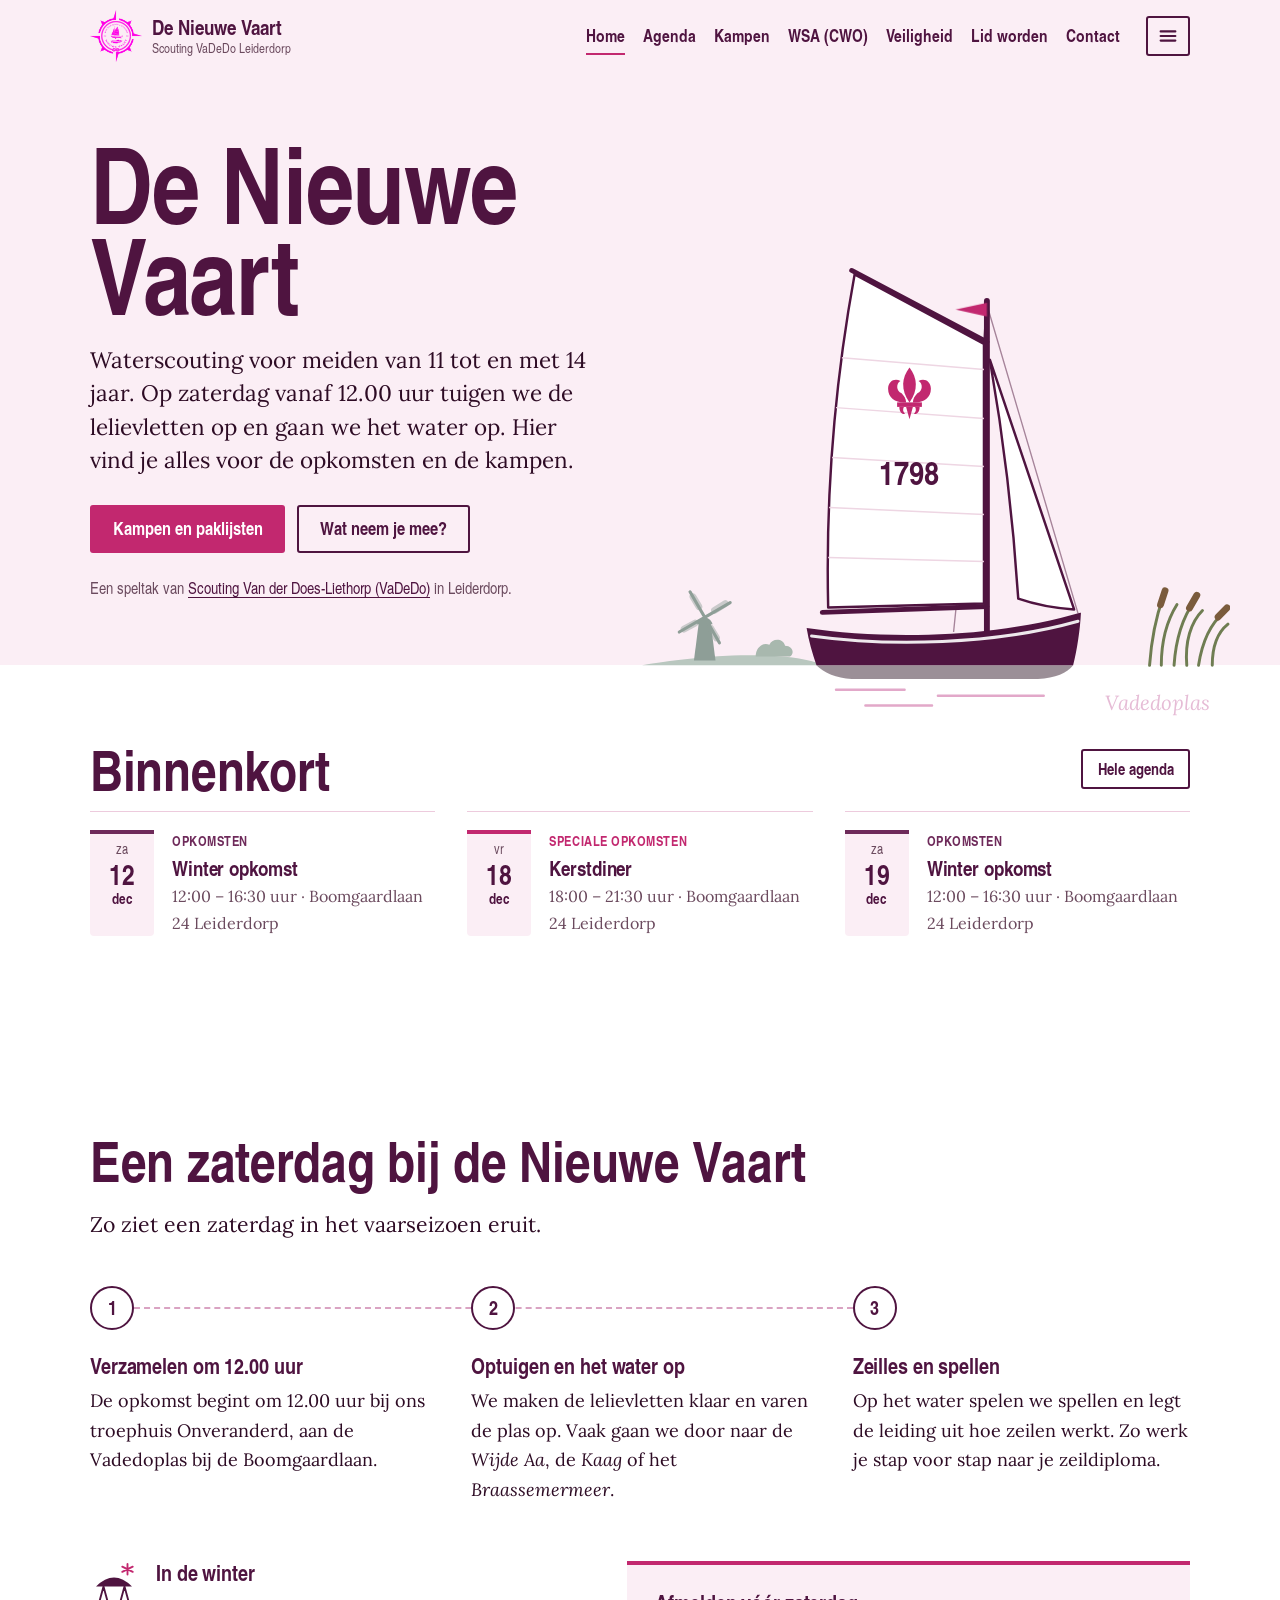
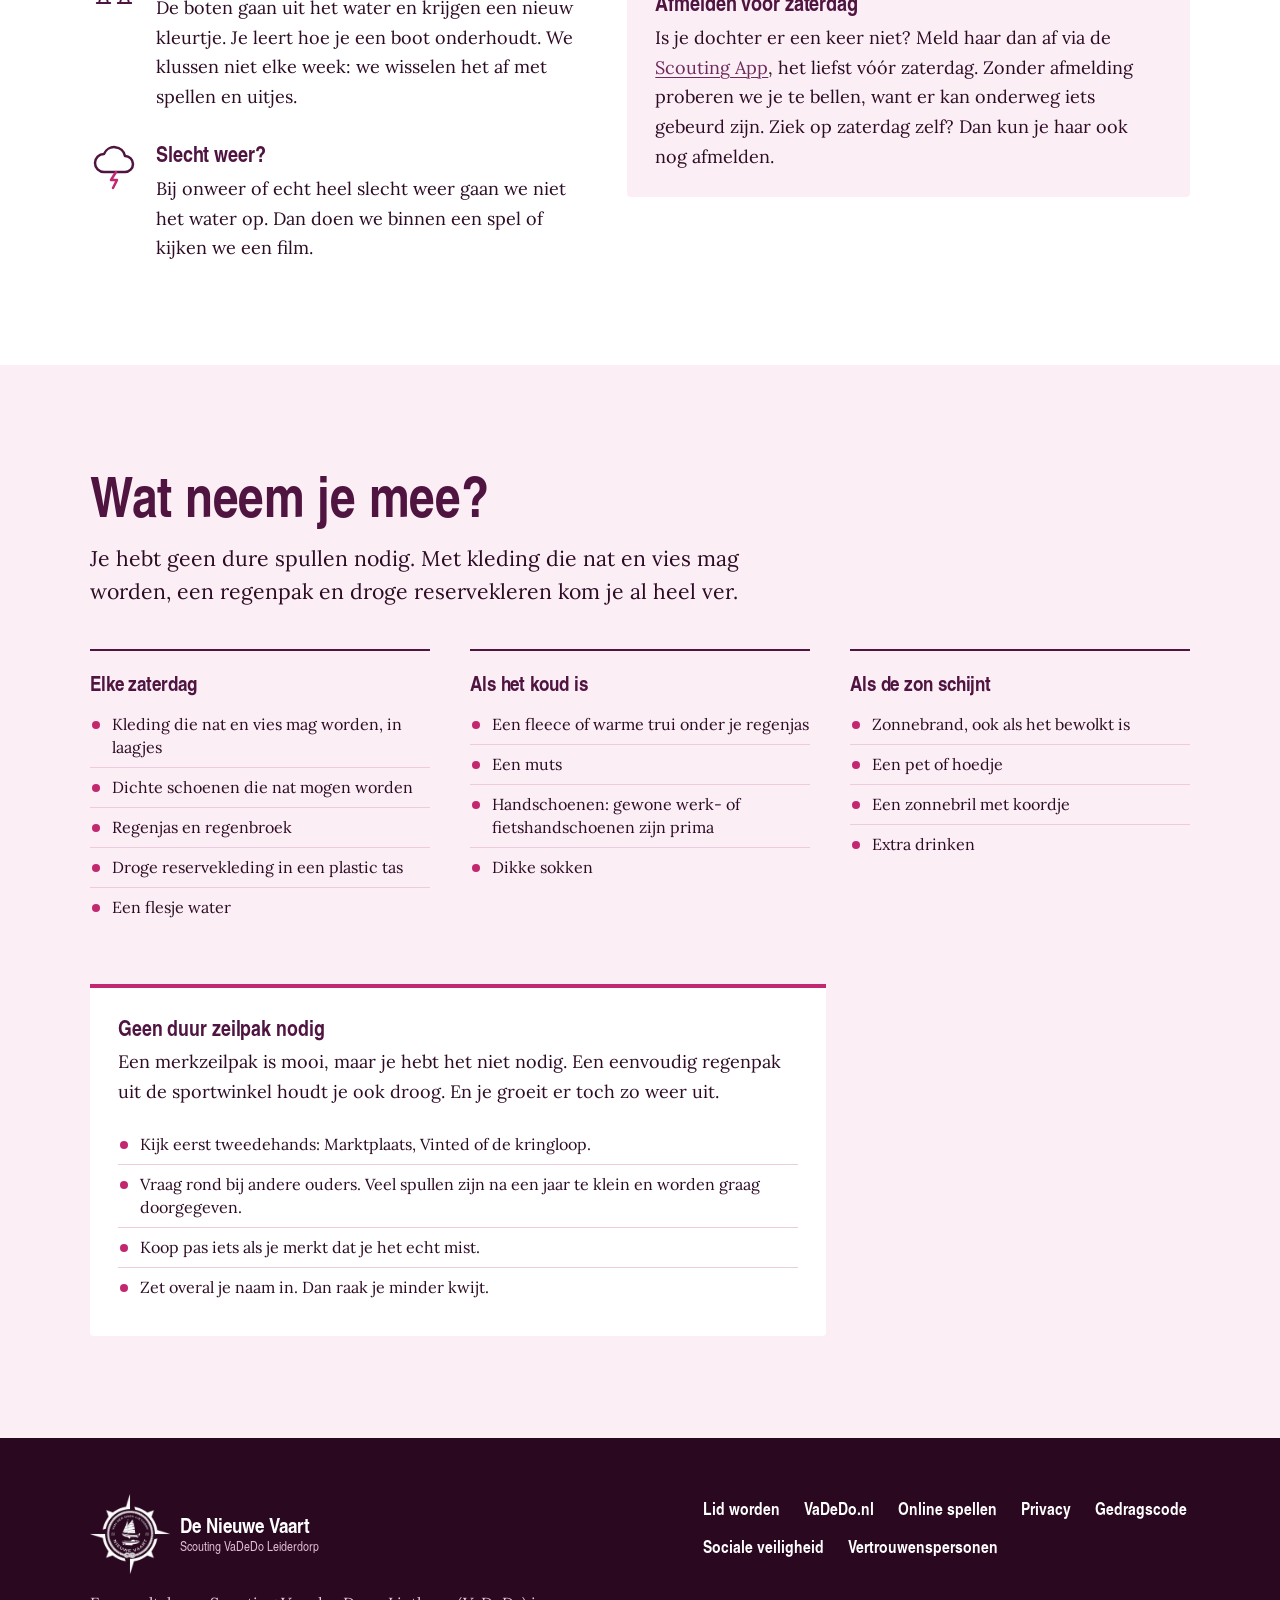
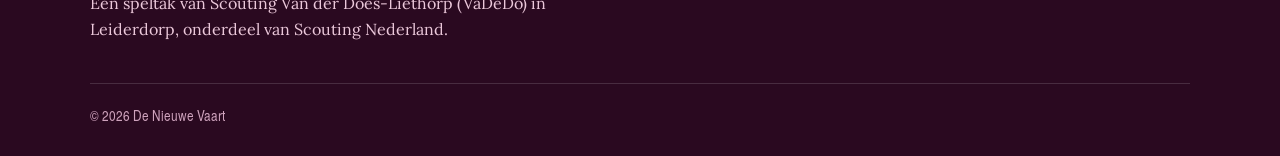
==== commit d5cba987: "Wiki live op de site, menu opgeruimd - Vloot, Kaagcup-prijzen, geschiedenis en Voor leiding komen li" ====
--- a/index.html
+++ b/index.html
@@ -60,11 +60,16 @@
         <li><a href="zeilen.html">WSA (CWO)</a></li>
         <li><a href="spullen.html">Veiligheid</a></li>
         <li><a href="lid-worden.html">Lid worden</a></li>
-        <li><a href="spellen.html">Online spellen</a></li>
         <li><a href="contact.html">Contact</a></li>
-        <li><a class="menu__extern" href="https://app.scouting.nl/app/#/login?lang=nl_nl" target="_blank" rel="noopener">Scouting App<svg viewBox="0 0 16 16" aria-hidden="true" focusable="false"><path d="M6 3h7v7M13 3 4 12"/></svg><span class="sr-only"> (opent in een nieuw tabblad)</span></a></li>
       </ul>
-      <a class="knop knop--das knop--klein" href="kampen.html#paklijst">Paklijst</a>
+      <div class="meer">
+        <button class="meer__knop" type="button" aria-expanded="false" aria-controls="meer-menu"><svg viewBox="0 0 24 24" aria-hidden="true" focusable="false"><path d="M4 7h16M4 12h16M4 17h16"/></svg><span class="meer__tekst">Meer</span></button>
+        <ul class="meer__lijst" id="meer-menu">
+            <li><a href="spellen.html">Online spellen</a></li>
+            <li><a href="voor-leiding.html">Voor leiding</a></li>
+            <li><a class="menu__extern" href="https://app.scouting.nl/app/#/login?lang=nl_nl" target="_blank" rel="noopener">Scouting App<svg viewBox="0 0 16 16" aria-hidden="true" focusable="false"><path d="M6 3h7v7M13 3 4 12"/></svg><span class="sr-only"> (opent in een nieuw tabblad)</span></a></li>
+        </ul>
+      </div>
     </nav>
   </div>
 </header>
--- a/style.css
+++ b/style.css
@@ -82,7 +82,7 @@
 .menu ul a{padding:6px 0;border-bottom:2px solid transparent;font-family:var(--kop);font-weight:700;font-size:1.0625rem;color:var(--blouw);text-decoration:none}
 .menu ul a:hover{border-bottom-color:var(--das);color:var(--blouw)}
 .menuknop{display:none}
-@media (max-width:1219px){
+@media (max-width:1023px){
   .kop__inner{flex-wrap:wrap}
   .menu ul{flex-wrap:wrap;gap:6px 18px}
   .js .kop__inner{flex-wrap:nowrap}
@@ -380,6 +380,78 @@
 .spel strong svg{width:16px;height:16px;fill:none;stroke:currentColor;stroke-width:2.2;stroke-linecap:round;stroke-linejoin:round}
 .spel__tekst>span{display:block;font-size:1rem;line-height:1.5;color:var(--grijs)}
 .merk__logo{width:52px;height:52px;flex:none}
+/* Wiki-inhoud in de sitestijl */
+.wiki-inhoud{max-width:46rem}
+.wiki-inhoud h3{margin:1.4em 0 .4em;font-size:1.45rem}
+.wiki-inhoud h4{margin:1.2em 0 .35em;font-size:1.2rem}
+.wiki-inhoud h5{margin:1em 0 .3em;font-size:1.05rem;color:var(--das)}
+.wiki-inhoud>:first-child{margin-top:0}
+.wiki-inhoud p{font-size:1rem}
+.wiki-inhoud ul,.wiki-inhoud ol{margin:.4em 0 1em;padding:0;font-size:1rem;line-height:1.45}
+.wiki-inhoud ul{list-style:none}
+.wiki-inhoud ul>li{position:relative;padding:6px 0 6px 22px;border-bottom:1px solid var(--lijn)}
+.wiki-inhoud ul>li::before{content:"";position:absolute;left:2px;top:14px;width:8px;height:8px;border-radius:50%;background:var(--das)}
+.wiki-inhoud ol{padding-left:1.4em}
+.wiki-inhoud ol>li{padding:4px 0 4px 4px}
+.wiki-inhoud ol>li::marker{font-family:var(--kop);font-weight:700;color:var(--das)}
+.wiki-inhoud li ul{margin:.3em 0 0}
+.wiki-inhoud img{display:block;max-width:100%;height:auto;margin:12px 0;border:1px solid var(--lijn);border-radius:4px}
+.wiki-tabel{margin:16px 0 20px;overflow-x:auto;-webkit-overflow-scrolling:touch}
+.wiki-tabel table{width:100%;border-collapse:collapse;font-size:1rem;line-height:1.4}
+.wiki-tabel th{padding:10px 12px;border-bottom:2px solid var(--blouw);font-family:var(--kop);font-weight:700;text-align:left;color:var(--blouw);background:var(--mist);vertical-align:bottom}
+.wiki-tabel td{padding:9px 12px;border-bottom:1px solid var(--lijn);vertical-align:top}
+.wiki-bron{margin-top:16px;font-size:.95rem;color:var(--grijs)}
+/* Kaagcup */
+.kaag-tabel{max-width:52rem}
+.kaag-tabel td{vertical-align:middle}
+.kaag-jaar{font-family:var(--kop);font-weight:700;color:var(--blouw);font-variant-numeric:tabular-nums}
+.kaag-nr{display:inline-block;min-width:2.8em;font-family:var(--kop);font-weight:700;color:var(--das);font-variant-numeric:tabular-nums}
+.kaag-wij{display:inline-block;margin-left:10px;padding:2px 8px;border-radius:99px;background:var(--das);color:#fff;font-family:var(--kop);font-weight:700;font-size:.8rem;vertical-align:1px}
+.kaag-tabel tr.is-eigen td{background:#fff}
+.medaille{display:inline-grid;place-items:center;width:34px;height:34px;border-radius:50%;font-family:var(--kop);font-weight:700;font-size:.95rem;color:var(--blouw);background:#EEE3E9}
+.medaille--1{background:#F2C14E}
+.medaille--2{background:#D5D9E0}
+.medaille--3{background:#DDA073}
+#kaagcup-wiki .agenda-filters{margin-top:4px}
+/* Voor leiding */
+.leiding-index{display:flex;flex-wrap:wrap;gap:8px;margin:8px 0 8px}
+.leiding-index a{padding:.4em 1em;border:2px solid var(--blouw);border-radius:3px;font-family:var(--kop);font-weight:700;color:var(--blouw);text-decoration:none}
+.leiding-index a:hover{background:var(--blouw);color:#fff}
+.leiding-groep{margin-top:48px}
+.leiding-groep h2{font-size:clamp(1.8rem,1.3rem + 1.6vw,2.4rem)}
+.wiki-blok{border-top:2px solid var(--blouw)}
+.wiki-blok:last-child{border-bottom:2px solid var(--blouw)}
+.wiki-blok summary{display:flex;align-items:center;justify-content:space-between;gap:16px;padding:16px 4px;cursor:pointer;list-style:none;font-family:var(--kop);font-weight:700;font-size:1.3rem;color:var(--blouw)}
+.wiki-blok summary::-webkit-details-marker{display:none}
+.wiki-blok summary::after{content:"+";flex:none;display:grid;place-items:center;width:32px;height:32px;border-radius:50%;background:var(--mist);color:var(--das);font-size:1.4rem;line-height:1}
+.wiki-blok[open] summary::after{content:"−"}
+.wiki-blok summary:hover{color:var(--das)}
+.wiki-blok__body{padding:4px 4px 28px}
+/* Uitklapmenu (drie streepjes) */
+.meer{position:relative}
+.meer__knop{display:inline-flex;align-items:center;justify-content:center;gap:8px;min-width:44px;height:40px;padding:0 9px;border:2px solid var(--blouw);border-radius:3px;background:transparent;color:var(--blouw);font-family:var(--kop);font-weight:700;font-size:1.0625rem;cursor:pointer}
+.meer__knop svg{width:22px;height:22px;flex:none;fill:none;stroke:currentColor;stroke-width:2.4;stroke-linecap:round}
+.meer__knop:hover,.meer__knop[aria-expanded="true"]{background:var(--blouw);color:#fff}
+.meer--hier .meer__knop{border-color:var(--das)}
+.meer__tekst{position:absolute;width:1px;height:1px;overflow:hidden;clip:rect(0,0,0,0);white-space:nowrap}
+.menu .meer__lijst{display:none;position:absolute;right:0;top:calc(100% + 10px);z-index:60;min-width:230px;margin:0;padding:8px 0;list-style:none;background:#fff;border:1px solid var(--lijn);border-top:4px solid var(--das);border-radius:0 0 4px 4px;box-shadow:0 14px 34px rgba(45,11,36,.16)}
+.menu .meer.is-open .meer__lijst{display:block}
+.menu .meer__lijst a{display:flex;align-items:center;gap:6px;padding:11px 20px;border:0;font-family:var(--kop);font-weight:700;font-size:1.0625rem;color:var(--blouw);text-decoration:none;white-space:nowrap}
+.menu .meer__lijst a:hover,.menu .meer__lijst a[aria-current="page"]{background:var(--mist);color:var(--das)}
+.meer__lijst svg{width:13px;height:13px;flex:none;fill:none;stroke:currentColor;stroke-width:2.2;stroke-linecap:round;stroke-linejoin:round}
+html:not(.js) .meer__knop{display:none}
+html:not(.js) .menu .meer__lijst{display:flex;position:static;padding:0;border:0;box-shadow:none;background:none}
+@media (max-width:1023px){
+  .js .meer{width:100%}
+  .js .meer__knop{width:100%;height:auto;justify-content:flex-start;padding:14px 0;border:0;border-bottom:1px solid var(--lijn);border-radius:0;font-size:1.25rem}
+  .js .meer__knop:hover,.js .meer__knop[aria-expanded="true"]{background:transparent;color:var(--das)}
+  .js .meer--hier .meer__knop{border-color:var(--lijn)}
+  .js .meer__tekst{position:static;width:auto;height:auto;overflow:visible;clip:auto}
+  .js .menu .meer__lijst{position:static;min-width:0;padding:0 0 0 22px;border:0;box-shadow:none;background:none}
+  .js .menu .meer.is-open .meer__lijst{display:flex}
+  .js .menu .meer__lijst a{padding:12px 0;border-bottom:1px solid var(--lijn);font-size:1.15rem}
+  .js .menu .meer__lijst a:hover,.js .menu .meer__lijst a[aria-current="page"]{background:none}
+}
 .menu ul{gap:18px}
 .pagina-titel{font-size:clamp(2.6rem,1.7rem + 3.4vw,4.25rem);line-height:.95;margin-bottom:.35em}
 /* Agenda */
@@ -418,8 +490,8 @@
 @media (min-width:860px){.agenda-items--kort{grid-template-columns:repeat(3,minmax(0,1fr))}.agenda-items--kort .agenda-item{border-bottom:0;border-top:1px solid var(--lijn)}}
 .menu ul a.menu__extern{display:inline-flex;align-items:center;gap:5px}
 .menu__extern svg{width:13px;height:13px;flex:none;fill:none;stroke:currentColor;stroke-width:2.2;stroke-linecap:round;stroke-linejoin:round}
-@media (max-width:1219px){.js .menu ul a.menu__extern{display:flex}}
-@media (min-width:1220px){.menu ul{align-items:center}}
+@media (max-width:1023px){.js .menu ul a.menu__extern{display:flex}}
+@media (min-width:1024px){.menu ul{align-items:center}}
 .menu ul a{white-space:nowrap}
 .held h1{font-size:clamp(3.5rem,1.6rem + 6.4vw,6.6rem)}
 .merk__logo--groot{width:80px;height:80px}
